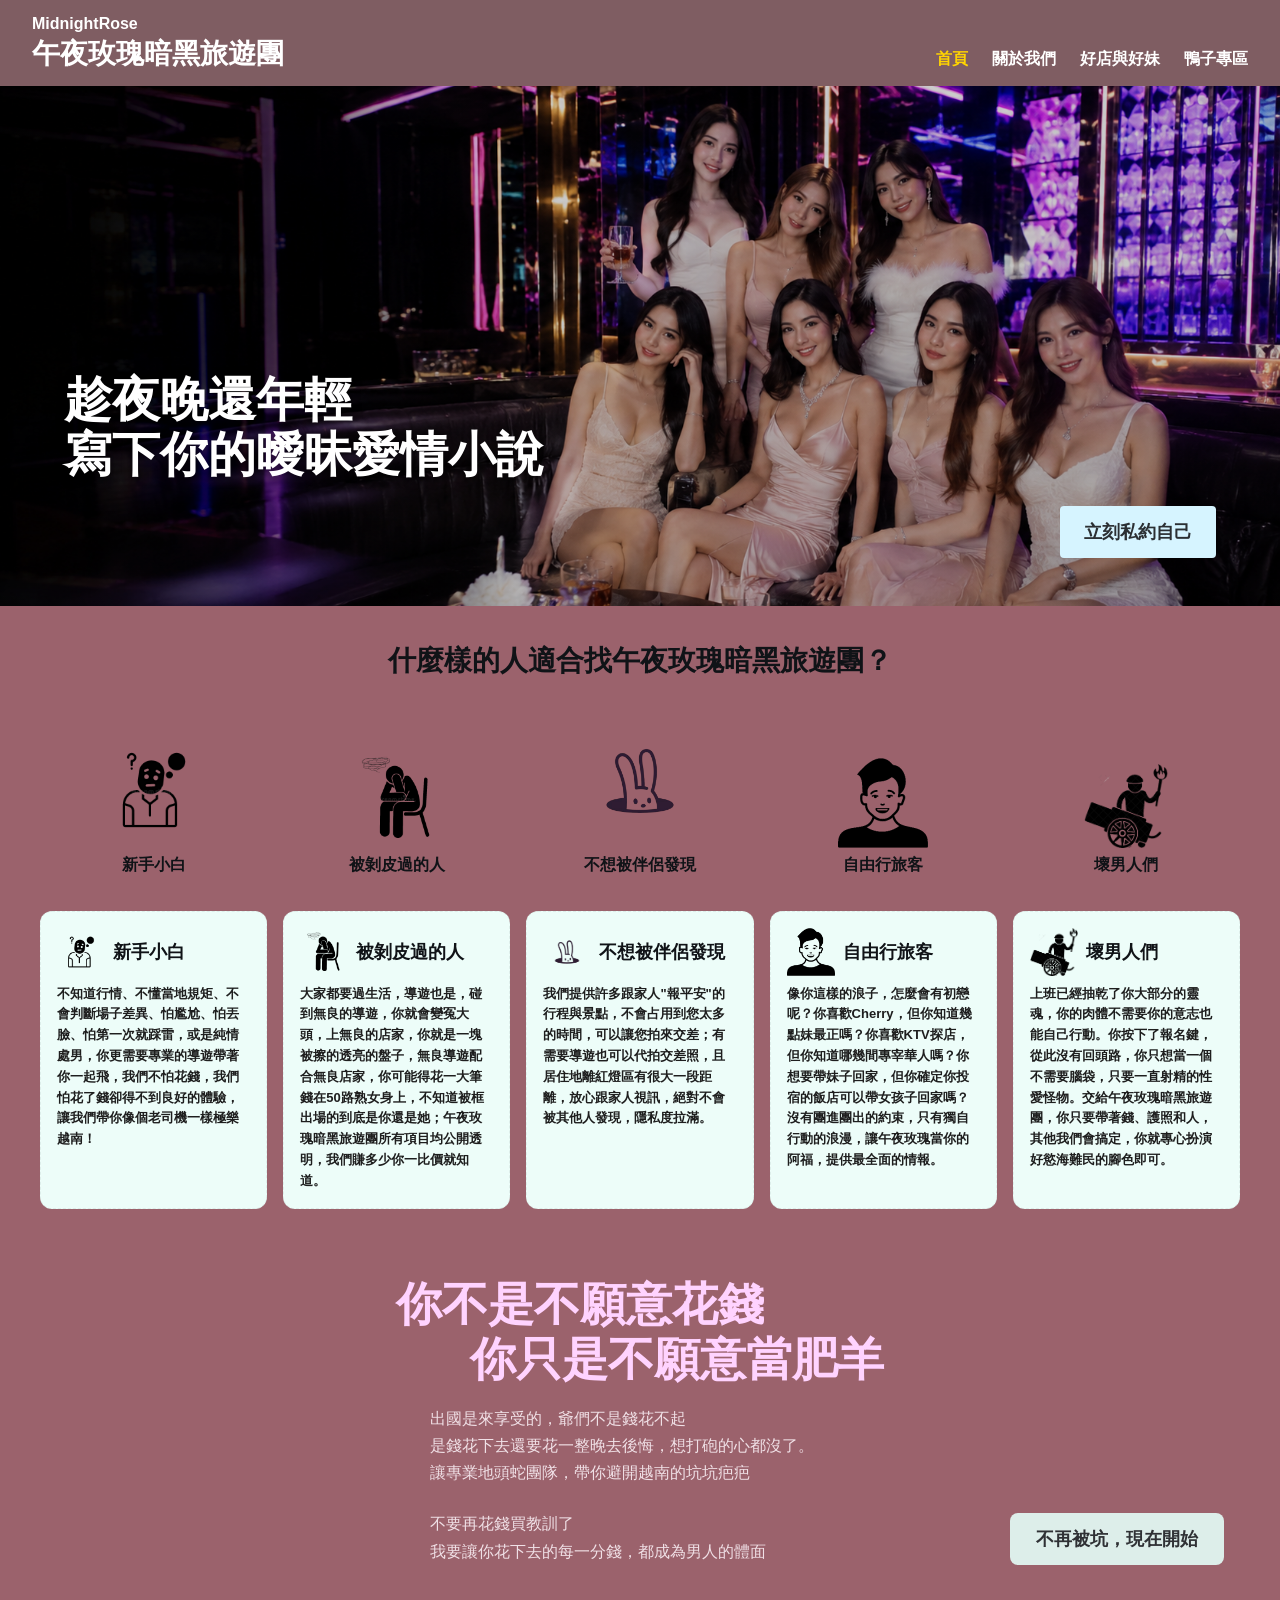
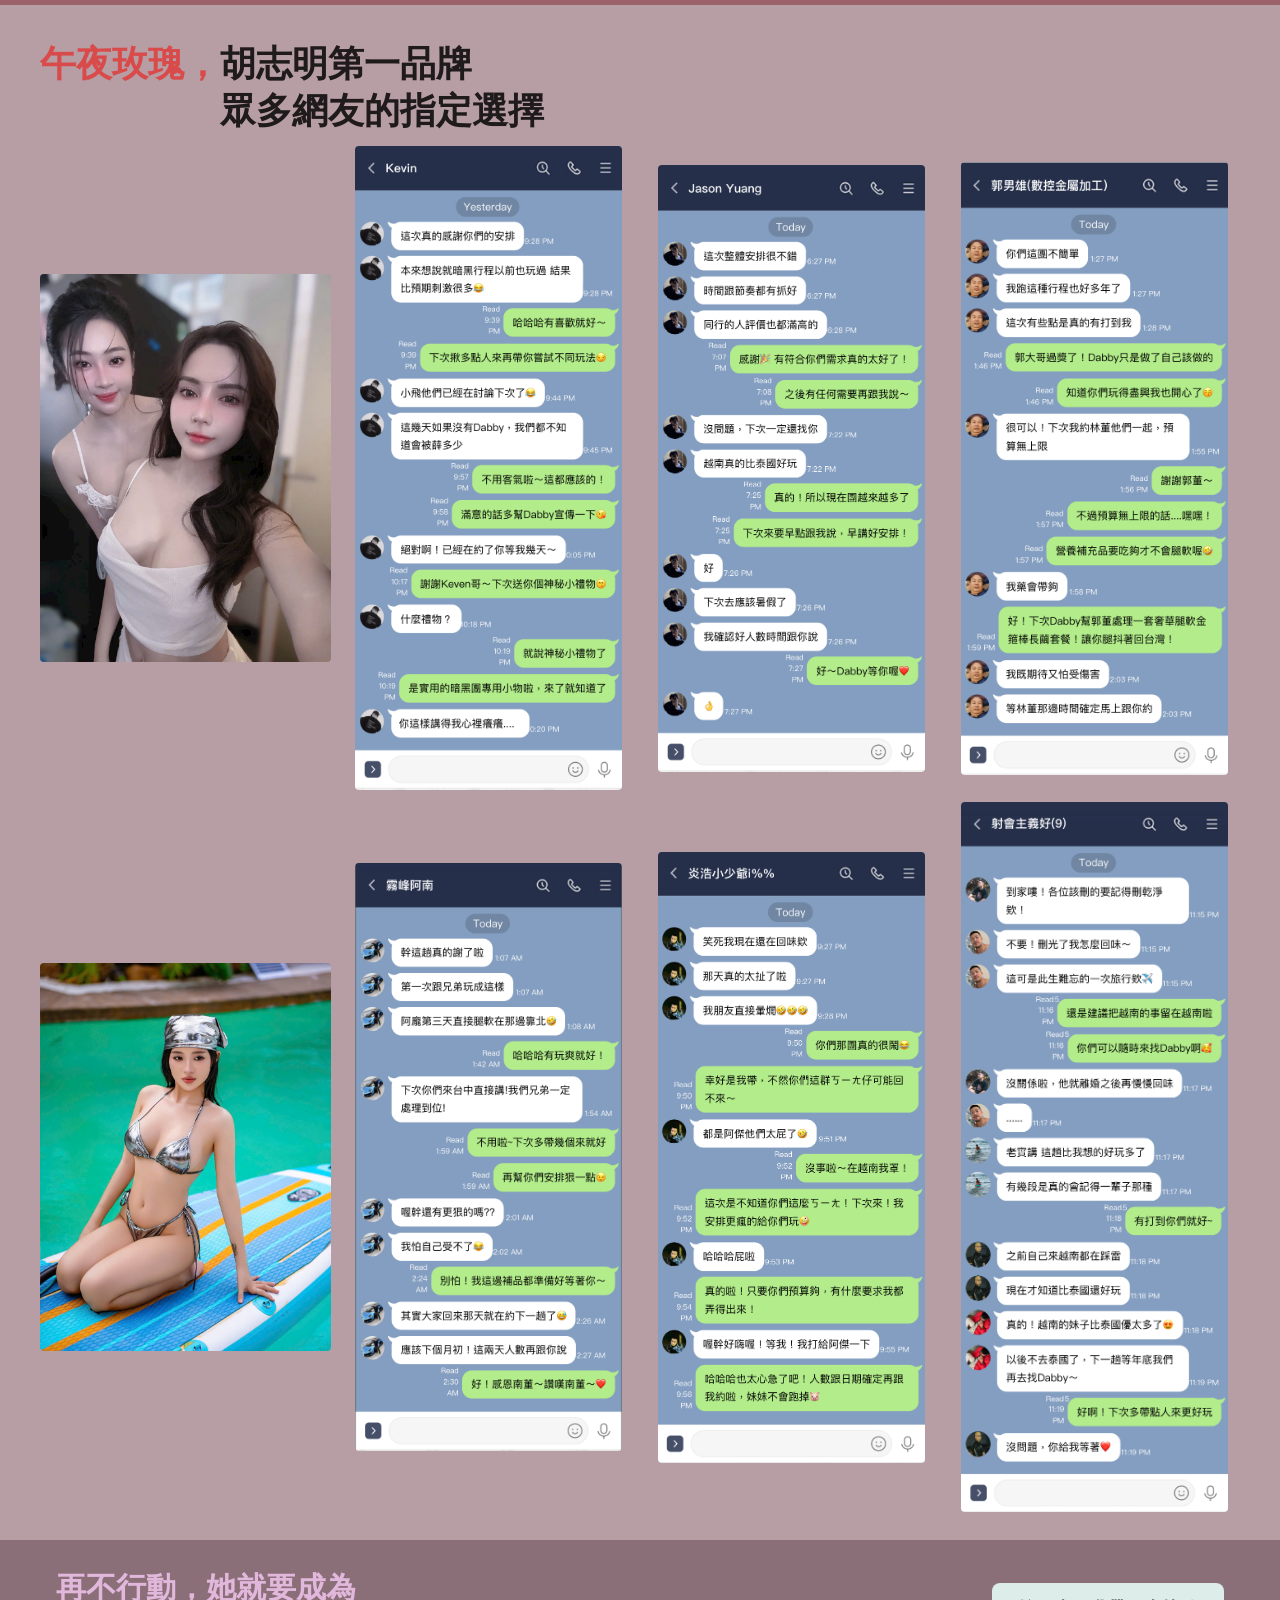
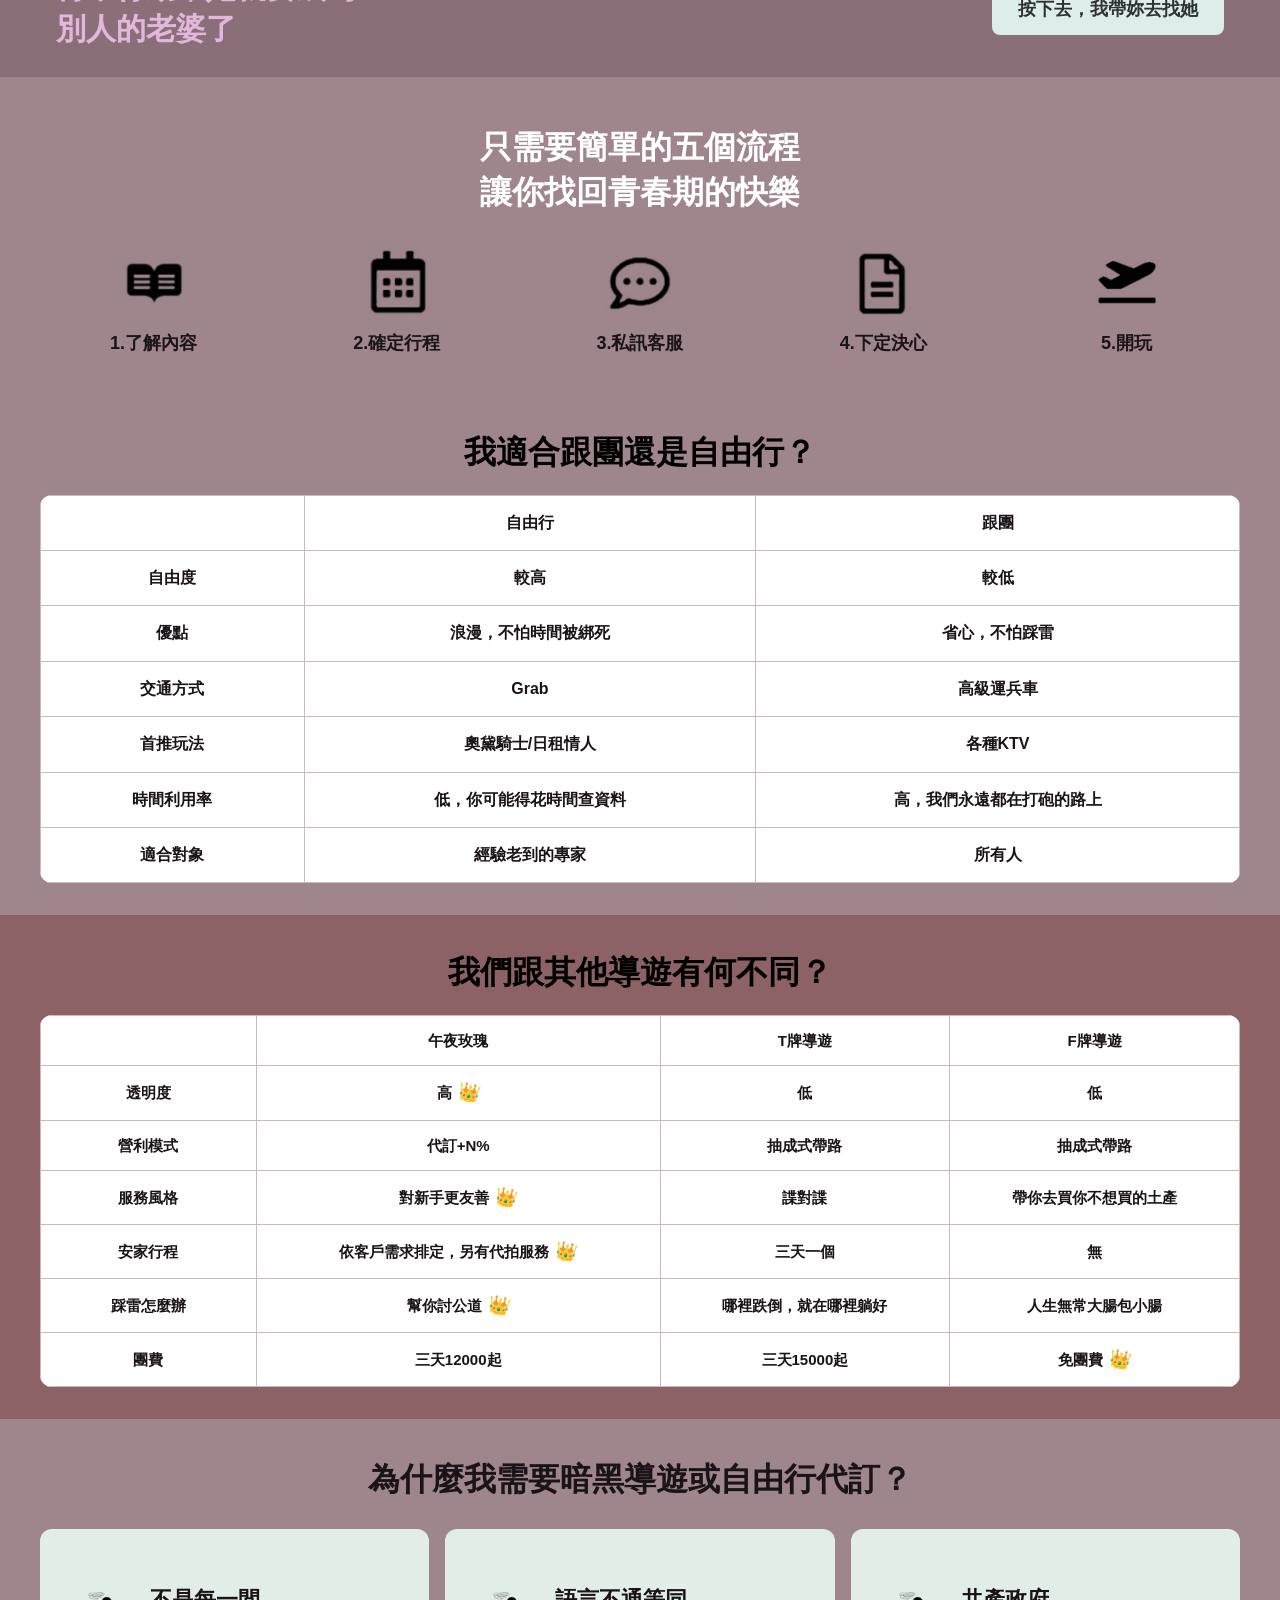
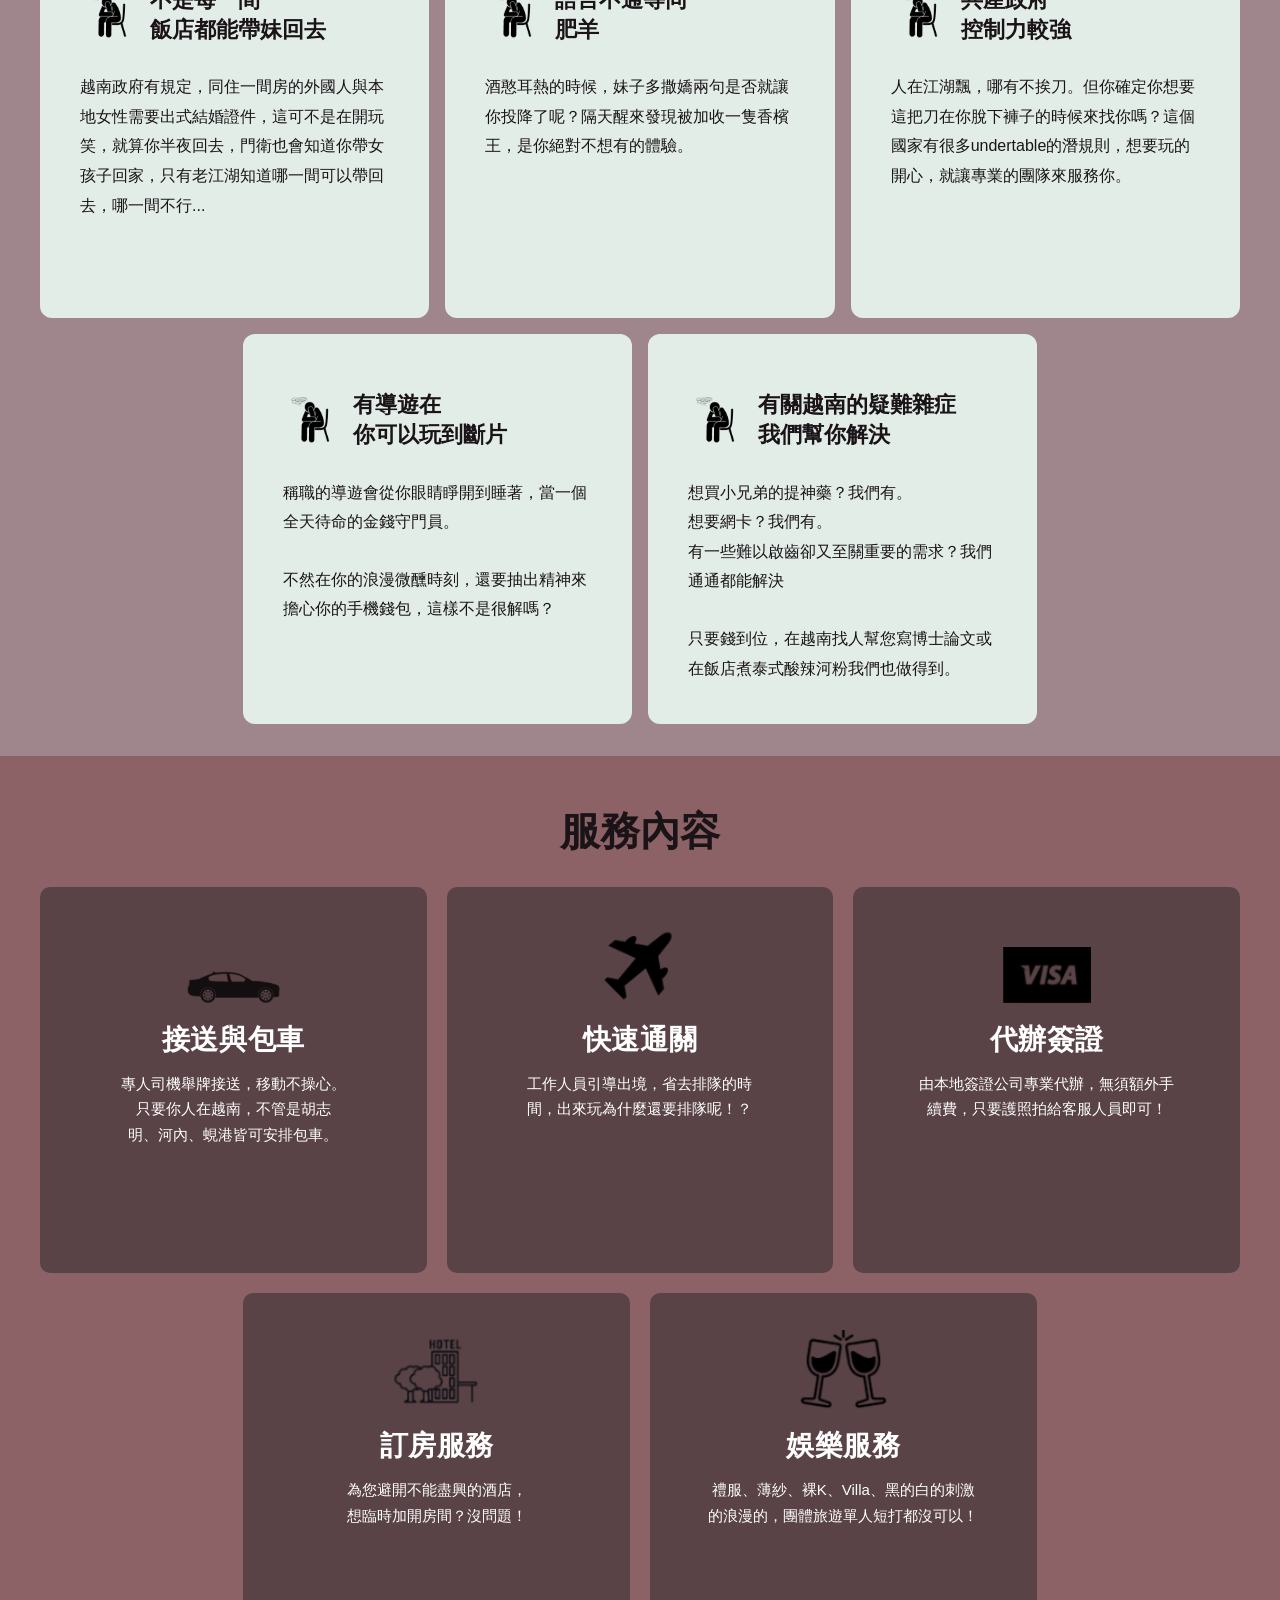
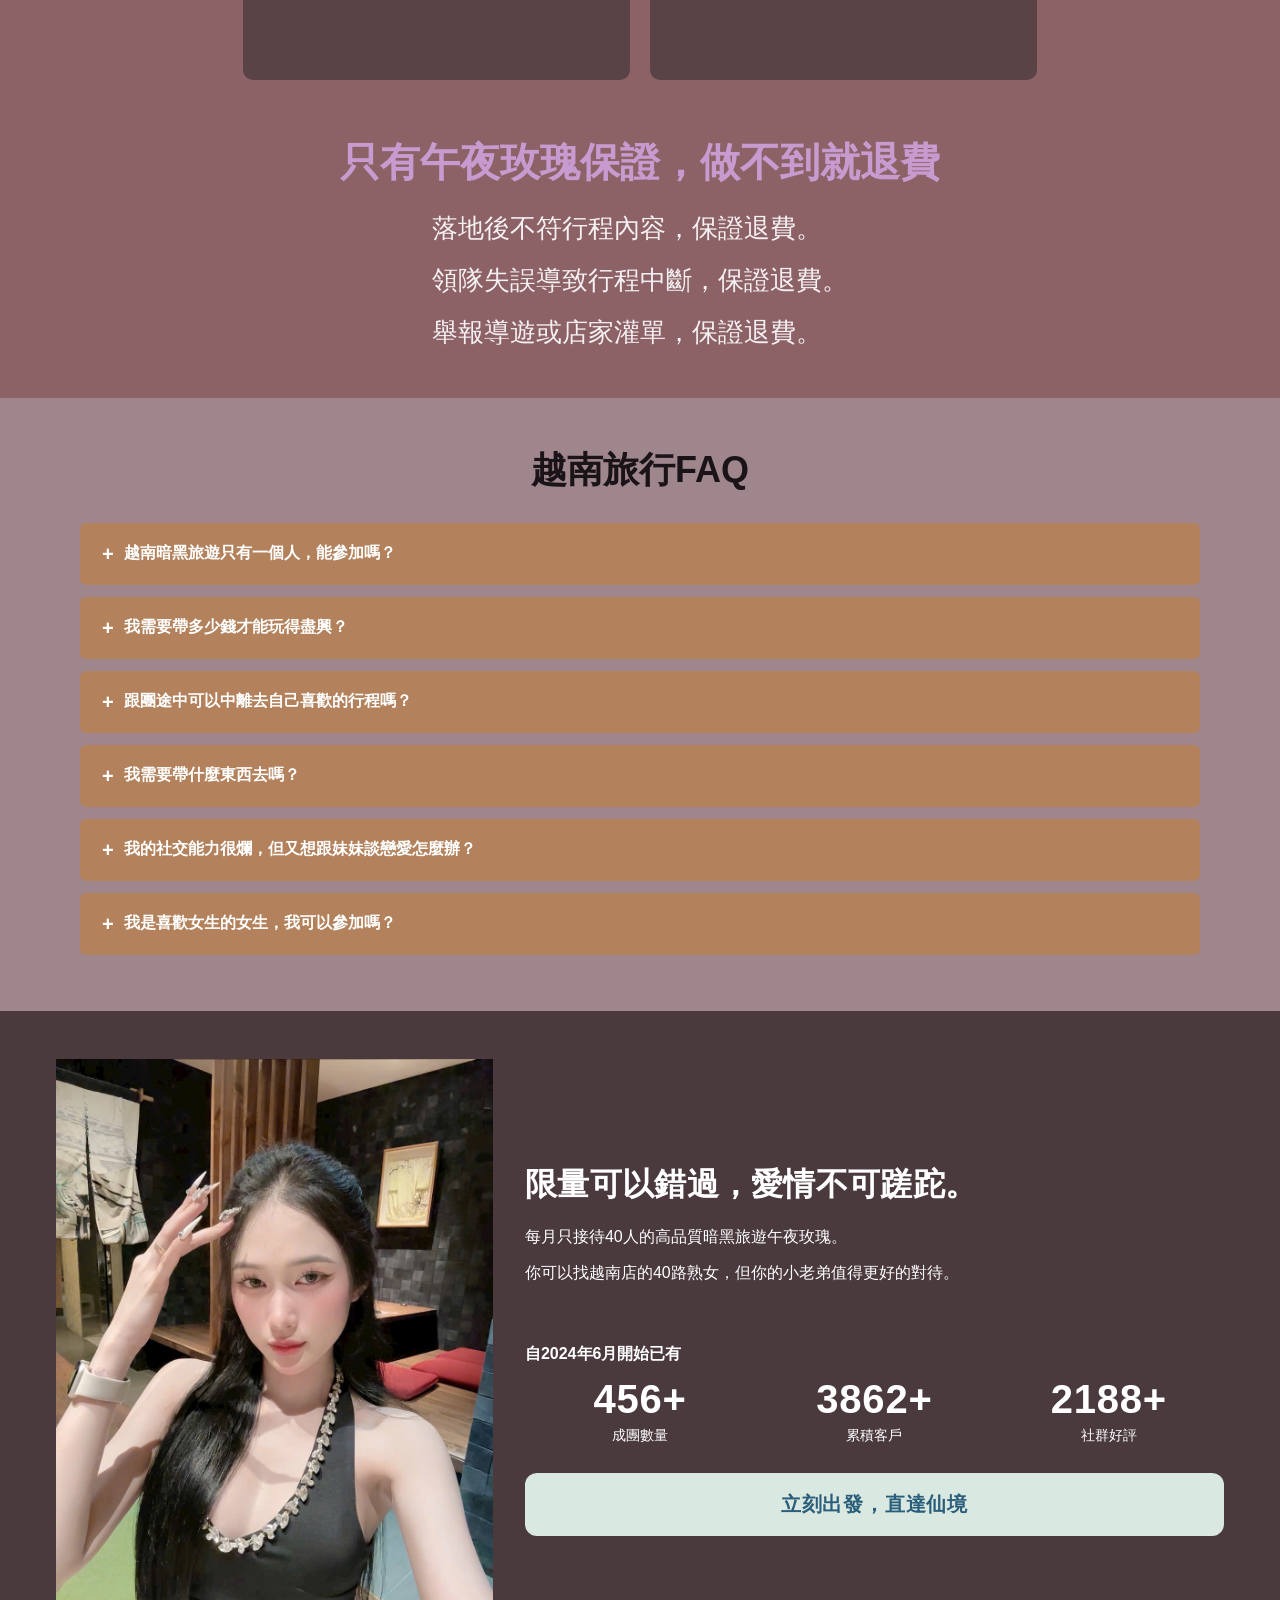
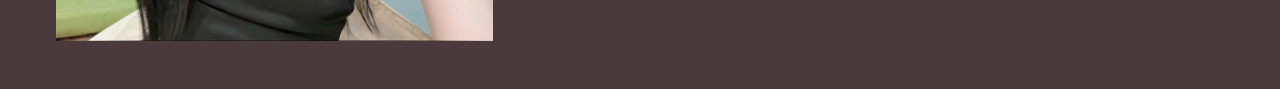
==== index.html @ 464d62a0 "chore: bump CSS cache-bust to v=5 hero-banner was swapped from .jpg to .png under the same ?v=4 quer" ====
<!doctype html>
<html lang="zh-Hant">
  <head>
    <meta charset="UTF-8" />
    <meta name="viewport" content="width=device-width, initial-scale=1.0" />
    <title>MidnightRose</title>
    <meta
      name="description"
      content="MidnightRose KTV 宣传站，浏览精选照片并快速联系。"
    />
    <link rel="stylesheet" href="./assets/css/style.css?v=5" />
  </head>
  <body class="page-home">
    <main class="mobile-home">
      <header class="topbar">
        <div class="brand">
          <h1>MidnightRose</h1>
          <p>午夜玫瑰暗黑旅遊團</p>
        </div>
        <nav class="main-nav">
          <a class="active" href="./index.html">首頁</a>
          <a href="./about.html">關於我們</a>
          <a href="./girls.html">好店與好妹</a>
          <a href="./ducks.html">鴨子專區</a>
        </nav>
      </header>

      <section id="home" class="hero">
        <div class="hero-content">
          <h2>趁夜晚還年輕<br />寫下你的曖昧愛情小說</h2>
          <a class="hero-cta" href="https://line.me/R/ti/p/@897hrfyg" target="_blank" rel="noopener noreferrer">立刻私約自己</a>
        </div>
      </section>

      <section class="feature-strip section-box">
        <h3>什麼樣的人適合找午夜玫瑰暗黑旅遊團？</h3>
        <div class="feature-grid">
          <article><div class="feature-grid-img-container"><img src="./assets/images/figma/b60dd581fb04fba20cd709cf9a2b8ddb20d55985.jpg" alt="新手小白圖示" /></div><span>新手小白</span></article>
          <article><div class="feature-grid-img-container"><img src="./assets/images/figma/935b31ba249dcbe27e307d9bd6fd76550d2cbfbb.jpg" alt="被剝皮過的人圖示" /></div><span>被剝皮過的人</span></article>
          <article><div class="feature-grid-img-container"><img src="./assets/images/figma/8f6ba73d3338581397ba25d0792a31c66c3a0a9d.jpg" alt="不想被伴侶發現的人圖示" /></div><span>不想被伴侶發現</span></article>
          <article><div class="feature-grid-img-container"><img src="./assets/images/figma/2d76aa8f1418c4d315a9e9f17895bcf467029090.jpg" alt="自由行旅客圖示" /></div><span>自由行旅客</span></article>
          <article><div class="feature-grid-img-container"><img src="./assets/images/figma/b5f4381df9b038d1c4df2ee2c8fbace0f15800c3.jpg" alt="壞男人們圖示" /></div><span>壞男人們</span></article>
        </div>
        <div class="feature-cards">
          <article class="feature-card">
            <div class="feature-card-header">
              <img src="./assets/images/figma/b60dd581fb04fba20cd709cf9a2b8ddb20d55985.jpg" alt="新手小白" />
              <h4>新手小白</h4>
            </div>
            <p>不知道行情、不懂當地規矩、不會判斷場子差異、怕尷尬、怕丟臉、怕第一次就踩雷，或是純情處男，你更需要專業的導遊帶著你一起飛，我們不怕花錢，我們怕花了錢卻得不到良好的體驗，讓我們帶你像個老司機一樣極樂越南！</p>
          </article>
          <article class="feature-card">
            <div class="feature-card-header">
              <img src="./assets/images/figma/935b31ba249dcbe27e307d9bd6fd76550d2cbfbb.jpg" alt="被剝皮過的人" />
              <h4>被剝皮過的人</h4>
            </div>
            <p>大家都要過生活，導遊也是，碰到無良的導遊，你就會變冤大頭，上無良的店家，你就是一塊被擦的透亮的盤子，無良導遊配合無良店家，你可能得花一大筆錢在50路熟女身上，不知道被框出場的到底是你還是她；午夜玫瑰暗黑旅遊團所有項目均公開透明，我們賺多少你一比價就知道。</p>
          </article>
          <article class="feature-card">
            <div class="feature-card-header">
              <img src="./assets/images/figma/8f6ba73d3338581397ba25d0792a31c66c3a0a9d.jpg" alt="不想被伴侶發現" />
              <h4>不想被伴侶發現</h4>
            </div>
            <p>我們提供許多跟家人"報平安"的行程與景點，不會占用到您太多的時間，可以讓您拍來交差；有需要導遊也可以代拍交差照，且居住地離紅燈區有很大一段距離，放心跟家人視訊，絕對不會被其他人發現，隱私度拉滿。</p>
          </article>
          <article class="feature-card">
            <div class="feature-card-header">
              <img src="./assets/images/figma/2d76aa8f1418c4d315a9e9f17895bcf467029090.jpg" alt="自由行旅客" />
              <h4>自由行旅客</h4>
            </div>
            <p>像你這樣的浪子，怎麼會有初戀呢？你喜歡Cherry，但你知道幾點妹最正嗎？你喜歡KTV探店，但你知道哪幾間專宰華人嗎？你想要帶妹子回家，但你確定你投宿的飯店可以帶女孩子回家嗎？沒有團進團出的約束，只有獨自行動的浪漫，讓午夜玫瑰當你的阿福，提供最全面的情報。</p>
          </article>
          <article class="feature-card">
            <div class="feature-card-header">
              <img src="./assets/images/figma/b5f4381df9b038d1c4df2ee2c8fbace0f15800c3.jpg" alt="壞男人們" />
              <h4>壞男人們</h4>
            </div>
            <p>上班已經抽乾了你大部分的靈魂，你的肉體不需要你的意志也能自己行動。你按下了報名鍵，從此沒有回頭路，你只想當一個不需要腦袋，只要一直射精的性愛怪物。交給午夜玫瑰暗黑旅遊團，你只要帶著錢、護照和人，其他我們會搞定，你就專心扮演好慾海難民的腳色即可。</p>
          </article>
        </div>
      </section>

      <section class="pink-cta section-box">
        <h3>你不是不願意花錢<br /><span class="pink-cta-indent">你只是不願意當肥羊</span></h3>
        <p class="pink-cta-lead">出國是來享受的，爺們不是錢花不起<br />是錢花下去還要花一整晚去後悔，想打砲的心都沒了。<br />讓專業地頭蛇團隊，帶你避開越南的坑坑疤疤</p>
        <div class="pink-cta-action">
          <p>不要再花錢買教訓了<br />我要讓你花下去的每一分錢，都成為男人的體面</p>
          <a href="https://line.me/R/ti/p/@897hrfyg" target="_blank" rel="noopener noreferrer">不再被坑，現在開始</a>
        </div>
      </section>

      <section id="girls" class="gallery section-box">
        <div class="gallery-title">
          <h3><span class="accent">午夜玫瑰，</span>胡志明第一品牌</h3>
          <h3 class="indent">眾多網友的指定選擇</h3>
        </div>

        <div class="gallery-grid">
          <img class="model" src="./assets/images/gallery/model-1.JPG" alt="model 1" />
          <img class="model" src="./assets/images/gallery/model-2.JPG" alt="model 2" />
          <img class="chat" src="./assets/images/gallery/chat-1.png" alt="評價 1" />
          <img class="chat" src="./assets/images/gallery/chat-2.png" alt="評價 2" />
          <img class="chat" src="./assets/images/gallery/chat-3.png" alt="評價 3" />
          <img class="chat" src="./assets/images/gallery/chat-4.png" alt="評價 4" />
          <img class="chat" src="./assets/images/gallery/chat-5.png" alt="評價 5" />
          <img class="chat" src="./assets/images/gallery/chat-6.png" alt="評價 6" />
        </div>

        <div class="gallery-cta">
          <p>再不行動，她就要成為<br />別人的老婆了</p>
          <a href="https://line.me/R/ti/p/@897hrfyg" target="_blank" rel="noopener noreferrer">按下去，我帶妳去找她</a>
        </div>
      </section>

      <section class="process-strip section-box">
        <h3 class="process-title">只需要簡單的五個流程<br />讓你找回青春期的快樂</h3>
        <div class="process-steps">
          <div class="step">
            <img src="./assets/images/steps/step-1.jpg" alt="" />
            <span>1.了解內容</span>
          </div>
          <div class="step">
            <img src="./assets/images/steps/step-2.jpg" alt="" />
            <span>2.確定行程</span>
          </div>
          <div class="step">
            <img src="./assets/images/steps/step-3.jpg" alt="" />
            <span>3.私訊客服</span>
          </div>
          <div class="step">
            <img src="./assets/images/steps/step-4.jpg" alt="" />
            <span>4.下定決心</span>
          </div>
          <div class="step">
            <img src="./assets/images/steps/step-5.jpg" alt="" />
            <span>5.開玩</span>
          </div>
        </div>
      </section>

      <section class="compare-strip section-box">
        <h3 class="compare-title">我適合跟團還是自由行？</h3>
        <div class="compare-wrap">
        <table class="compare-table">
          <thead>
            <tr>
              <th></th>
              <th>自由行</th>
              <th>跟團</th>
            </tr>
          </thead>
          <tbody>
            <tr>
              <th>自由度</th>
              <td>較高</td>
              <td>較低</td>
            </tr>
            <tr>
              <th>優點</th>
              <td>浪漫，不怕時間被綁死</td>
              <td>省心，不怕踩雷</td>
            </tr>
            <tr>
              <th>交通方式</th>
              <td>Grab</td>
              <td>高級運兵車</td>
            </tr>
            <tr>
              <th>首推玩法</th>
              <td>奧黛騎士/日租情人</td>
              <td>各種KTV</td>
            </tr>
            <tr>
              <th>時間利用率</th>
              <td>低，你可能得花時間查資料</td>
              <td>高，我們永遠都在打砲的路上</td>
            </tr>
            <tr>
              <th>適合對象</th>
              <td>經驗老到的專家</td>
              <td>所有人</td>
            </tr>
          </tbody>
        </table>
        </div>
      </section>

      <section class="compare-strip compare-strip-alt section-box">
        <h3 class="compare-title">我們跟其他導遊有何不同？</h3>
        <div class="compare-wrap">
        <table class="compare-table compare-table-4col">
          <thead>
            <tr>
              <th></th>
              <th>午夜玫瑰</th>
              <th>T牌導遊</th>
              <th>F牌導遊</th>
            </tr>
          </thead>
          <tbody>
            <tr>
              <th>透明度</th>
              <td>高 <span class="crown">👑</span></td>
              <td>低</td>
              <td>低</td>
            </tr>
            <tr>
              <th>營利模式</th>
              <td>代訂+N%</td>
              <td>抽成式帶路</td>
              <td>抽成式帶路</td>
            </tr>
            <tr>
              <th>服務風格</th>
              <td>對新手更友善 <span class="crown">👑</span></td>
              <td>諜對諜</td>
              <td>帶你去買你不想買的土產</td>
            </tr>
            <tr>
              <th>安家行程</th>
              <td>依客戶需求排定，另有代拍服務 <span class="crown">👑</span></td>
              <td>三天一個</td>
              <td>無</td>
            </tr>
            <tr>
              <th>踩雷怎麼辦</th>
              <td>幫你討公道 <span class="crown">👑</span></td>
              <td>哪裡跌倒，就在哪裡躺好</td>
              <td>人生無常大腸包小腸</td>
            </tr>
            <tr>
              <th>團費</th>
              <td>三天12000起</td>
              <td>三天15000起</td>
              <td>免團費 <span class="crown">👑</span></td>
            </tr>
          </tbody>
        </table>
        </div>
      </section>

      <section class="reasons-strip section-box">
        <h3 class="reasons-title">為什麼我需要暗黑導遊或自由行代訂？</h3>
        <div class="reasons-grid">
          <article class="reason-card">
            <div class="reason-header">
              <img src="./assets/images/figma/935b31ba249dcbe27e307d9bd6fd76550d2cbfbb.jpg" alt="" />
              <h4>不是每一間<br />飯店都能帶妹回去</h4>
            </div>
            <p>越南政府有規定，同住一間房的外國人與本地女性需要出式結婚證件，這可不是在開玩笑，就算你半夜回去，門衛也會知道你帶女孩子回家，只有老江湖知道哪一間可以帶回去，哪一間不行...</p>
          </article>

          <article class="reason-card">
            <div class="reason-header">
              <img src="./assets/images/figma/935b31ba249dcbe27e307d9bd6fd76550d2cbfbb.jpg" alt="" />
              <h4>語言不通等同<br />肥羊</h4>
            </div>
            <p>酒憨耳熱的時候，妹子多撒嬌兩句是否就讓你投降了呢？隔天醒來發現被加收一隻香檳王，是你絕對不想有的體驗。</p>
          </article>

          <article class="reason-card">
            <div class="reason-header">
              <img src="./assets/images/figma/935b31ba249dcbe27e307d9bd6fd76550d2cbfbb.jpg" alt="" />
              <h4>共產政府<br />控制力較強</h4>
            </div>
            <p>人在江湖飄，哪有不挨刀。但你確定你想要這把刀在你脫下褲子的時候來找你嗎？這個國家有很多undertable的潛規則，想要玩的開心，就讓專業的團隊來服務你。</p>
          </article>

          <article class="reason-card">
            <div class="reason-header">
              <img src="./assets/images/figma/935b31ba249dcbe27e307d9bd6fd76550d2cbfbb.jpg" alt="" />
              <h4>有導遊在<br />你可以玩到斷片</h4>
            </div>
            <p>稱職的導遊會從你眼睛睜開到睡著，當一個全天待命的金錢守門員。</p>
            <p>不然在你的浪漫微醺時刻，還要抽出精神來擔心你的手機錢包，這樣不是很解嗎？</p>
          </article>

          <article class="reason-card">
            <div class="reason-header">
              <img src="./assets/images/figma/935b31ba249dcbe27e307d9bd6fd76550d2cbfbb.jpg" alt="" />
              <h4>有關越南的疑難雜症<br />我們幫你解決</h4>
            </div>
            <p>想買小兄弟的提神藥？我們有。<br />想要網卡？我們有。<br />有一些難以啟齒卻又至關重要的需求？我們通通都能解決</p>
            <p>只要錢到位，在越南找人幫您寫博士論文或在飯店煮泰式酸辣河粉我們也做得到。</p>
          </article>
        </div>
      </section>

      <section class="services-strip section-box">
        <h3 class="services-title">服務內容</h3>
        <div class="services-grid">
          <article class="service-card">
            <img src="./assets/images/services/service-1.png" alt="" />
            <h4>接送與包車</h4>
            <p>專人司機舉牌接送，移動不操心。</p>
            <p>只要你人在越南，不管是胡志明、河內、蜆港皆可安排包車。</p>
          </article>
          <article class="service-card">
            <img src="./assets/images/services/service-2.png" alt="" />
            <h4>快速通關</h4>
            <p>工作人員引導出境，省去排隊的時間，出來玩為什麼還要排隊呢！？</p>
          </article>
          <article class="service-card">
            <img src="./assets/images/services/service-3.png" alt="" />
            <h4>代辦簽證</h4>
            <p>由本地簽證公司專業代辦，無須額外手續費，只要護照拍給客服人員即可！</p>
          </article>
          <article class="service-card">
            <img src="./assets/images/services/service-4.png" alt="" />
            <h4>訂房服務</h4>
            <p>為您避開不能盡興的酒店，想臨時加開房間？沒問題！</p>
          </article>
          <article class="service-card">
            <img src="./assets/images/services/service-5.png" alt="" />
            <h4>娛樂服務</h4>
            <p>禮服、薄紗、裸K、Villa、黑的白的刺激的浪漫的，團體旅遊單人短打都沒可以！</p>
          </article>
        </div>

        <div class="services-guarantee">
          <h3>只有午夜玫瑰保證，做不到就退費</h3>
          <p>落地後不符行程內容，保證退費。<br />領隊失誤導致行程中斷，保證退費。<br />舉報導遊或店家灌單，保證退費。</p>
        </div>
      </section>

      <section class="faq-strip section-box">
        <h3 class="faq-title">越南旅行FAQ</h3>
        <div class="faq-list">
          <details class="faq-item">
            <summary>越南暗黑旅遊只有一個人，能參加嗎？</summary>
            <div class="faq-answer">
              <p>當然可以的！我們會為你媒合想要參與越南暗黑旅遊行程的團友，確定成團後會建立此團的專屬群組，能在出發前和其他團友相互認識，抵達胡志明之後，您只需要放輕鬆一起同樂。</p>
              <p>anyway, open your mind.</p>
            </div>
          </details>
          <details class="faq-item">
            <summary>我需要帶多少錢才能玩得盡興？</summary>
            <div class="faq-answer">
              <p>帶著台幣來就好，不需要事先換匯，抵達胡志明後導遊會帶您去濱城市場換匯，匯率會比機場好。一般來說一天預算10000台幣可以活得很舒服，15000可以讓你活得像國王一樣。</p>
            </div>
          </details>
          <details class="faq-item">
            <summary>跟團途中可以中離去自己喜歡的行程嗎？</summary>
            <div class="faq-answer">
              <p>完全沒有問題，如果中途突然文藝魂燃起或是不喜歡接下來的行程，完全可以脫離大部隊自己行動，等到有喜歡的活動再和大家會合即可！</p>
            </div>
          </details>
          <details class="faq-item">
            <summary>我需要帶什麼東西去嗎？</summary>
            <div class="faq-answer">
              <p>除了護照與簽證、信用卡、充電線、錢與換洗衣物外，什麼都不用準備，uncle只剩一隻懶叫也可以在這裡很逍遙。</p>
            </div>
          </details>
          <details class="faq-item">
            <summary>我的社交能力很爛，但又想跟妹妹談戀愛怎麼辦？</summary>
            <div class="faq-answer">
              <p>導遊可以協助你喔！但只能出面幫你談價錢，戀愛感的部分這裡的KTV小妹們都很會引導，你不需要害怕，好好享受這份難得的夏日戀情即可。</p>
            </div>
          </details>
          <details class="faq-item">
            <summary>我是喜歡女生的女生，我可以參加嗎？</summary>
            <div class="faq-answer">
              <p>完全沒有問題，但建議選自由行程、湊滿三人成團或是併入其他的女同團唷！</p>
            </div>
          </details>
        </div>
      </section>

      <section id="contact" class="final-strip">
        <div class="final-photos">
          <img src="./assets/images/final/final-1.JPG" alt="" />
          <img src="./assets/images/final/final-2.JPG" alt="" />
        </div>

        <div class="final-content">
          <h3 class="final-title">限量可以錯過，愛情不可蹉跎。</h3>
          <p class="final-lead">每月只接待40人的高品質暗黑旅遊午夜玫瑰。</p>
          <p class="final-lead">你可以找越南店的40路熟女，但你的小老弟值得更好的對待。</p>

          <p class="final-since">自2024年6月開始已有</p>
          <div class="final-stats">
            <div class="stat">
              <span class="stat-num">456+</span>
              <span class="stat-label">成團數量</span>
            </div>
            <div class="stat">
              <span class="stat-num">3862+</span>
              <span class="stat-label">累積客戶</span>
            </div>
            <div class="stat">
              <span class="stat-num">2188+</span>
              <span class="stat-label">社群好評</span>
            </div>
          </div>

          <a class="final-btn" href="https://line.me/R/ti/p/@897hrfyg" target="_blank" rel="noopener noreferrer">立刻出發，直達仙境</a>
        </div>
      </section>
    </main>

    <script src="./assets/js/main.js"></script>
  </body>
</html>
---- assets/css/style.css ----
:root {
  --bg: #ffffff;
  --panel: #9f868d;
  --panel-dark: #85656c;
  --mint: #d9f0f0;
  --text: #131820;
  --white: #ffffff;
}

* {
  box-sizing: border-box;
}

html,
body {
  height: auto;
  min-height: 100%;
  overflow-y: auto;
}

body {
  margin: 0;
  font-family: "Noto Sans TC", "Microsoft JhengHei", Arial, sans-serif;
  color: var(--text);
  background: var(--bg);
}

.mobile-home {
  width: min(100%, 390px);
  margin: 0 auto;
  padding: 0 0 28px;
}

.topbar {
  display: flex;
  justify-content: space-between;
  align-items: flex-end;
  gap: 10px;
  padding: 8px 8px 8px;
  background: #7f5d62;
}

.brand h1 {
  margin: 0;
  color: var(--white);
  font-size: 12px;
  line-height: 1.05;
  font-weight: 700;
}

.brand p {
  margin: 2px 0 0;
  color: var(--white);
  font-size: 18px;
  line-height: 1.2;
  font-weight: 800;
}

.main-nav {
  display: flex;
  flex-wrap: nowrap;
  justify-content: flex-end;
  align-items: center;
  gap: 6px;
  padding-bottom: 0;
}

.main-nav a {
  color: var(--white);
  text-decoration: none;
  font-size: 11px;
  font-weight: 700;
  white-space: nowrap;
}

.main-nav a.active {
  color: #ffd400;
}

.hero {
  margin: 0;
  min-height: 330px;
  width: 100%;
  background-image: url("../images/banners/hero-banner.png");
  background-position: center center !important;
  background-size: cover !important;
  background-repeat: no-repeat !important;
  position: relative;
  display: flex;
  align-items: flex-end;
}

.hero::before {
  content: "";
  position: absolute;
  inset: 0;
  background: linear-gradient(rgba(0, 0, 0, 0.2), rgba(0, 0, 0, 0.25));
}

.hero-content {
  position: relative;
  width: 100%;
  padding: 20px 12px;
  display: flex;
  flex-direction: column;
  align-items: flex-start;
}

.hero h2 {
  margin: 0;
  color: #ffffff;
  text-shadow: 0 2px 10px rgba(0, 0, 0, 0.5);
  font-size: 24px;
  line-height: 1.1;
  font-weight: 900;
  text-align: left;
}

.hero-cta {
  margin-top: 14px;
  margin-left: auto;
  display: inline-block;
  background: #d6f4ff;
  color: #2b2f33;
  text-decoration: none;
  font-weight: 800;
  border-radius: 3px;
  padding: 8px 10px;
}

.section-box {
  background: var(--panel);
}

.inner-hero {
  margin-top: 0;
  padding: 16px 10px 14px;
  text-align: center;
}

.inner-hero h2 {
  margin: 0;
  color: #000;
  font-size: 25px;
  display: inline-block;
  text-align: left;
}

.inner-hero p {
  margin: 6px 0 0;
  color: #eedde1;
  font-size: 12px;
}

.about-image {
  margin-top: 8px;
  padding: 6px;
}

.about-image img {
  width: 100%;
  display: block;
  height: auto;
}

.shops-list {
  background: #9B6A6C;
  padding: 12px 10px 18px;
  display: flex;
  flex-direction: column;
  gap: 12px;
}

.shop-card {
  background: #ced9d2;
  border: 2px dashed #88beac;
  border-radius: 10px;
  padding: 12px;
  display: flex;
  gap: 10px;
  align-items: stretch;
}

.shop-card.reverse {
  flex-direction: row;
}

.shop-card.no-thumb {
  display: block;
}

.shop-card-body {
  flex: 1;
  min-width: 0;
}

.shop-card-body h3 {
  margin: 0 0 6px;
  font-size: 22px;
  font-weight: 800;
  text-align: center;
  color: #1e1e1e;
}

.shop-card.no-thumb .shop-card-body h3 {
  text-align: center;
}

.shop-card-body p {
  margin: 0 0 6px;
  font-size: 12px;
  line-height: 1.6;
  color: #1e1e1e;
}

.shop-card-thumb {
  width: 110px;
  flex-shrink: 0;
}

.shop-card-thumb img {
  width: 100%;
  height: 100%;
  min-height: 130px;
  object-fit: cover;
  display: block;
  border-radius: 6px;
}

.feature-strip {
  margin-top: 0;
  padding: 14px 8px 10px;
  color: #101317;
  text-align: center;
  background: #9B626C;
}

.feature-strip h3 {
  margin: 0;
  font-size: 12px;
}

.feature-strip p {
  margin: 6px 0 10px;
  color: #1c2026;
  font-weight: 700;
}

.feature-grid {
  display: grid;
  grid-template-columns: repeat(5, minmax(0, 1fr));
  gap: 6px;
}

.feature-grid article {
  background: transparent;
  padding: 8px 4px;
  border-radius: 2px;
  display: flex;
  flex-direction: column;
  align-items: center;
  gap: 3px;
  font-weight: 700;
  text-align: center;
  cursor: pointer;
}

.feature-grid article:hover {
  background: rgba(255, 255, 255, 0.1);
}

.feature-grid-img-container {
  width: 70px;
  height: 70px;
  display: flex;
  align-items: flex-end;
  justify-content: center;
}

.feature-grid img {
  width: 40px;
  height: 40px;
  aspect-ratio: 1 / 1;
  object-fit: contain;
  display: block;
  flex-shrink: 0;
}

.feature-grid article:nth-child(1) img {
  width: 56px;
  height: 56px;
}

.feature-grid article:nth-child(2) img {
  width: 48px;
  height: 48px;
}

.feature-grid article:nth-child(4) img {
  width: 43px;
  height: 43px;
}

.feature-grid article:nth-child(3) img {
  width: 65px;
  height: 65px;
}

.feature-grid span {
  font-size: 8px;
  width: 100%;
  display: block;
  line-height: 1.2;
}

.feature-cards {
  display: flex;
  flex-wrap: nowrap;
  overflow-x: auto;
  scroll-snap-type: x mandatory;
  gap: 12px;
  padding: 8px 16px 16px;
  scrollbar-width: none;
  -webkit-overflow-scrolling: touch;
}

.feature-cards::-webkit-scrollbar {
  display: none;
}

.feature-card {
  flex: 0 0 80%;
  scroll-snap-align: center;
  background: #EDFDF9;
  padding: 12px;
  border-radius: 12px;
  border: 1px dashed #DDEEEA;
  display: flex;
  flex-direction: column;
}

.feature-card-header {
  display: flex;
  align-items: center;
  gap: 8px;
  margin-bottom: 8px;
  min-height: 40px;
}

.feature-card-header img {
  width: 40px;
  height: 40px;
  object-fit: contain;
  flex-shrink: 0;
}

.feature-card-header img[alt="自由行旅客"] {
  width: 32px;
  height: 32px;
}

.feature-card-header h4 {
  margin: 0;
  font-size: 14px;
  font-weight: 700;
}

.feature-card p {
  margin: 0;
  font-size: 11px;
  line-height: 1.5;
  color: #1e1e1e;
  text-align: left;
}

.pink-cta {
  margin: 0;
  text-align: left;
  padding: 18px 14px 16px;
  color: #ffd3ff;
  background: #9B626C;
}

.pink-cta h3 {
  margin: 0 0 12px;
  font-size: 26px;
  line-height: 1.2;
  font-weight: 800;
}

.pink-cta-indent {
  display: inline-block;
  padding-left: 1.6em;
}

.pink-cta p {
  margin: 0 0 10px;
  color: #f0e0e6;
  font-size: 10px;
  line-height: 1.6;
}

.pink-cta-lead {
  margin-bottom: 14px;
}

.pink-cta-action {
  display: flex;
  align-items: flex-end;
  justify-content: space-between;
  gap: 10px;
}

.pink-cta-action p {
  margin: 0;
  flex: 1;
}

.pink-cta a {
  display: inline-block;
  background: #DDEEEA;
  color: #2f3135;
  text-decoration: none;
  font-weight: 800;
  font-size: 11px;
  padding: 8px 12px;
  border-radius: 6px;
  white-space: nowrap;
  flex-shrink: 0;
}

.gallery {
  margin: 0;
  padding: 14px 10px 0;
  background: #b79ea5;
}

.gallery-title {
  margin: 0 0 12px;
}

.gallery-title h3 {
  margin: 0;
  font-size: 20px;
  font-weight: 800;
  color: #1f1a1c;
  line-height: 1.25;
}

.gallery-title h3.indent {
  padding-left: 5em;
}

.gallery-title .accent {
  color: #d94a4a;
}

.gallery-grid {
  display: grid;
  grid-template-columns: repeat(2, 1fr);
  gap: 6px;
  align-items: center;
  justify-items: center;
}

.gallery-grid img.model {
  width: 100%;
  aspect-ratio: 3 / 4;
  object-fit: cover;
  display: block;
  border-radius: 4px;
  background: #d8e8f0;
}

.gallery-grid img.chat {
  width: 70%;
  height: auto;
  object-fit: contain;
  display: block;
  border-radius: 4px;
  background: transparent;
}

.gallery-cta {
  display: flex;
  align-items: center;
  justify-content: space-between;
  gap: 12px;
  margin: 14px -10px 0;
  padding: 16px 14px;
  background: #8b6f78;
  position: relative;
  z-index: 1;
}

.gallery-cta p {
  margin: 0;
  color: #e1b8dc;
  font-weight: 800;
  font-size: 18px;
  line-height: 1.35;
  flex: 1;
}

.gallery-cta a {
  display: inline-block;
  background: #DDEEEA;
  color: #2f3135;
  text-decoration: none;
  font-weight: 800;
  font-size: 11px;
  padding: 8px 12px;
  border-radius: 6px;
  white-space: nowrap;
  flex-shrink: 0;
}

.section-title h3 {
  margin: 0;
  color: var(--white);
  font-size: 24px;
  text-align: center;
}

.section-title p {
  margin: 6px 0 10px;
  color: #eadce0;
  text-align: center;
  font-size: 12px;
}

.card-grid {
  display: grid;
  grid-template-columns: repeat(2, minmax(0, 1fr));
  gap: 8px;
}

.card {
  display: block;
  text-decoration: none;
  color: inherit;
}

.card figure {
  margin: 0;
  background: #2f2325;
  overflow: hidden;
}

.card img {
  width: 100%;
  aspect-ratio: 3 / 3.2;
  object-fit: cover;
  display: block;
}

.card figcaption {
  margin-top: 4px;
  color: var(--white);
  font-weight: 700;
  font-size: 12px;
  text-align: center;
}

.info {
  margin: 0;
  padding: 10px 10px 12px;
  color: #f0e5e8;
  font-size: 12px;
}

.process-strip {
  padding: 20px 12px 18px;
  text-align: center;
  color: #1a1418;
}

.process-title {
  margin: 0 0 18px;
  font-size: 18px;
  line-height: 1.4;
  font-weight: 800;
  color: #ffffff;
}

.process-steps {
  display: grid;
  grid-template-columns: repeat(5, 1fr);
  gap: 4px;
}

.step {
  display: flex;
  flex-direction: column;
  align-items: center;
  gap: 6px;
  font-size: 11px;
  font-weight: 700;
  color: #1a1418;
}

.step img {
  width: 32px;
  height: 32px;
  object-fit: contain;
  mix-blend-mode: multiply;
}

.compare-strip {
  padding: 14px 12px 18px;
  text-align: center;
  color: #1a1418;
}

.compare-strip-alt {
  background: #8c6266;
}

.compare-title {
  margin: 0 0 12px;
  font-size: 20px;
  font-weight: 800;
  color: #000;
}

.compare-wrap {
  border-radius: 12px;
  overflow: hidden;
  background: #fff;
}

.compare-table {
  width: 100%;
  border-collapse: collapse;
  font-size: 12px;
  color: #1a1418;
  background: #fff;
}

.compare-table th,
.compare-table td {
  padding: 10px 6px;
  font-weight: 600;
  vertical-align: middle;
  line-height: 1.4;
  border: 1px solid #c8b9bd;
}

.compare-table thead th {
  font-weight: 700;
}

.compare-table tbody th {
  font-weight: 700;
  width: 22%;
}

.compare-table-4col tbody th {
  width: 18%;
}

.compare-table-4col th,
.compare-table-4col td {
  padding: 10px 4px;
  font-size: 11px;
}

.compare-table .crown {
  display: inline-block;
  font-size: 14px;
  transform: rotate(12deg);
  margin-left: 2px;
}

.reasons-strip {
  padding: 16px 10px 18px;
  text-align: center;
  color: #1a1418;
}

.reasons-title {
  margin: 0 0 14px;
  font-size: 18px;
  font-weight: 800;
  color: #1a1418;
  line-height: 1.3;
}

.reasons-grid {
  display: grid;
  grid-template-columns: repeat(2, minmax(0, 1fr));
  gap: 8px;
}

.reason-card {
  background: #e3ede7;
  border-radius: 12px;
  padding: 12px;
  text-align: left;
  display: flex;
  flex-direction: column;
  gap: 8px;
}

.reason-header {
  display: flex;
  align-items: center;
  gap: 8px;
}

.reason-header img {
  width: 32px;
  height: 32px;
  flex-shrink: 0;
  object-fit: contain;
  mix-blend-mode: multiply;
}

.reason-header h4 {
  margin: 0;
  font-size: 12px;
  font-weight: 800;
  line-height: 1.3;
  color: #1a1418;
}

.reason-card p {
  margin: 0;
  font-size: 10px;
  line-height: 1.6;
  color: #1a1418;
}

.services-strip {
  padding: 18px 10px 20px;
  text-align: center;
  color: #1a1418;
  background: #8c6266;
}

.services-title {
  margin: 0 0 14px;
  font-size: 24px;
  font-weight: 800;
  color: #1a1418;
}

.services-grid {
  display: grid;
  grid-template-columns: repeat(2, minmax(0, 1fr));
  gap: 8px;
  margin-bottom: 18px;
}

.services-grid .service-card {
  background: #5a4347 !important;
  border: none !important;
  border-radius: 10px;
  padding: 24px 12px 16px;
  display: flex;
  flex-direction: column;
  align-items: center;
  justify-content: flex-start;
  text-align: center;
  aspect-ratio: 1;
}

.services-grid .service-card img {
  width: 48px;
  height: 53px;
  object-fit: contain;
  margin-bottom: 10px;
  mix-blend-mode: multiply;
}

.services-grid .service-card h4 {
  margin: 0 0 8px;
  font-size: 18px;
  font-weight: 800;
  color: #fff;
  line-height: 1.5;
  letter-spacing: 0.02em;
}

.services-grid .service-card p {
  margin: 0;
  font-size: 10px;
  color: #fff;
  line-height: 1.5;
  text-wrap: balance;
}

.services-grid .service-card p + p {
  margin-top: 0;
}

.services-grid .service-card:first-child img {
  width: 53px;
}

.services-grid .service-card:nth-child(2) img {
  width: 43px;
}

.services-guarantee {
  text-align: center;
  padding: 6px 4px 0;
}

.services-guarantee h3 {
  margin: 0 0 10px;
  font-size: 22px;
  font-weight: 800;
  color: #c79bcf;
  line-height: 1.3;
}

.services-guarantee p {
  display: inline-block;
  text-align: left;
  margin: 0;
  font-size: 12px;
  color: #f5f0f2;
  line-height: 1.8;
}

.faq-strip {
  padding: 18px 12px 22px;
  color: #1a1418;
}

.faq-title {
  margin: 0 0 16px;
  font-size: 26px;
  font-weight: 800;
  text-align: center;
  color: #1a1418;
}

.faq-list {
  display: flex;
  flex-direction: column;
  gap: 8px;
}

.faq-item summary {
  list-style: none;
  cursor: pointer;
  background: #b3825c;
  color: #fff;
  padding: 11px 14px;
  font-size: 12px;
  font-weight: 700;
  border-radius: 4px;
  display: flex;
  align-items: center;
  gap: 10px;
  line-height: 1.3;
}

.faq-item summary::-webkit-details-marker {
  display: none;
}

.faq-item summary::before {
  content: '+';
  font-weight: 700;
  font-size: 14px;
  flex-shrink: 0;
}

.faq-item[open] summary::before {
  content: '−';
}

.faq-item .faq-answer {
  background: #fff;
  margin-top: 6px;
  padding: 12px 14px;
  border-radius: 4px;
  font-size: 11px;
  line-height: 1.7;
  color: #1a1418;
}

.faq-item .faq-answer p {
  margin: 0;
}

.faq-item .faq-answer p + p {
  margin-top: 6px;
}

.final-strip {
  display: grid;
  grid-template-columns: 1fr 1.8fr;
  gap: 12px;
  padding: 22px 12px 24px;
  background: #4a3a3e;
  color: #fff;
}

.final-photos {
  display: grid;
  grid-template-columns: 1fr;
  grid-template-rows: 1fr 1fr;
  gap: 6px;
  align-content: start;
}

.final-photos img {
  width: 100%;
  aspect-ratio: 1;
  object-fit: cover;
  display: block;
  background: #2a2225;
}

.final-content {
  display: flex;
  flex-direction: column;
}

.final-title {
  margin: 0 0 10px;
  font-size: 16px;
  font-weight: 800;
  line-height: 1.3;
  color: #fff;
  letter-spacing: 0.01em;
}

.final-lead {
  margin: 0 0 6px;
  font-size: 10px;
  line-height: 1.55;
  color: #fff;
}

.final-since {
  margin: 40px 0 10px;
  font-size: 11px;
  font-weight: 700;
  color: #fff;
}

.final-stats {
  display: flex;
  justify-content: space-between;
  align-items: flex-end;
  gap: 4px;
  margin-bottom: 14px;
}

.final-stats .stat {
  display: flex;
  flex-direction: column;
  align-items: center;
  flex: 1;
}

.final-stats .stat-num {
  font-size: 22px;
  font-weight: 900;
  color: #fff;
  line-height: 1;
  letter-spacing: 0.02em;
}

.final-stats .stat-label {
  margin-top: 6px;
  font-size: 10px;
  color: #fff;
  font-weight: 500;
}

.final-btn {
  display: block;
  background: #d9e8e0;
  color: #2a5e7a;
  text-decoration: none;
  text-align: center;
  padding: 12px 8px;
  border-radius: 10px;
  font-weight: 800;
  font-size: 13px;
  letter-spacing: 0.04em;
}

code {
  background: rgba(0, 0, 0, 0.25);
  padding: 2px 6px;
  border-radius: 4px;
}

.back-to-top {
  position: fixed;
  right: 16px;
  bottom: 16px;
  width: 48px;
  height: 48px;
  border-radius: 50%;
  background: #7f5d62;
  color: #fff;
  border: none;
  cursor: pointer;
  font-size: 22px;
  font-weight: 700;
  line-height: 1;
  box-shadow: 0 4px 12px rgba(0, 0, 0, 0.3);
  opacity: 0;
  pointer-events: none;
  transform: translateY(8px);
  transition: opacity 0.2s ease, transform 0.2s ease;
  z-index: 999;
}

.back-to-top.visible {
  opacity: 1;
  pointer-events: auto;
  transform: translateY(0);
}

.back-to-top:hover {
  background: #6a4a4f;
}

@media (min-width: 1024px) {
  .back-to-top {
    width: 56px;
    height: 56px;
    right: 32px;
    bottom: 32px;
    font-size: 26px;
  }
}

body {
  background: #2a2a2a;
}

/* === About page: portraits + divider === */
.people-portraits {
  background: #9B6A6C;
  padding: 12px 10px 6px;
  margin-top: 0;
}

.portrait-grid {
  display: grid;
  grid-template-columns: repeat(4, minmax(0, 1fr));
  gap: 6px;
}

.portrait-grid img {
  width: 100%;
  aspect-ratio: 3 / 4;
  object-fit: cover;
  display: block;
  border-radius: 4px;
  background: #2f2325;
}

.floral-divider {
  display: block;
  width: calc(92% + 10px);
  margin: 28px auto 16px;
  height: auto;
  mix-blend-mode: multiply;
}

/* === About page: people cards === */
.people-divider {
  text-align: center;
  color: #1e1e1e;
  font-weight: 700;
  font-size: 14px;
  padding: 4px 0 2px;
  letter-spacing: 2px;
}

.people-card {
  background: #ced9d2;
  border: 2px dashed #88beac;
  border-radius: 10px;
  padding: 12px;
  display: flex;
  flex-direction: column;
  align-items: center;
  gap: 10px;
}

.people-card-thumb {
  width: 96px;
  height: 96px;
  border-radius: 50%;
  overflow: hidden;
  background: transparent;
}

.people-card-thumb img {
  width: 100%;
  height: 100%;
  object-fit: cover;
  display: block;
  mix-blend-mode: multiply;
}

.people-card-body {
  width: 100%;
}

.people-card-body h3 {
  margin: 0 0 2px;
  text-align: center;
  font-size: 22px;
  font-weight: 800;
  color: #1e1e1e;
}

.people-card-body .role {
  margin: 0 0 8px;
  text-align: center;
  font-size: 12px;
  font-weight: 700;
  color: #387fa5;
}

.people-card-body p {
  margin: 0 0 8px;
  font-size: 12px;
  line-height: 1.7;
  color: #1e1e1e;
}

.people-mini-grid {
  background: #b79ea5;
  padding: 12px 10px 14px;
  display: grid;
  grid-template-columns: repeat(2, minmax(0, 1fr));
  gap: 10px;
  margin-top: 0;
}

.people-mini-card {
  background: #ced9d2;
  border: 2px dashed #88beac;
  border-radius: 10px;
  padding: 12px 8px 10px;
  display: flex;
  flex-direction: column;
  align-items: center;
  text-align: center;
  gap: 6px;
}

.people-mini-thumb {
  width: 64px;
  height: 64px;
  border-radius: 50%;
  overflow: hidden;
  background: transparent;
}

.people-mini-thumb img {
  width: 100%;
  height: 100%;
  object-fit: cover;
  display: block;
  mix-blend-mode: multiply;
}

.people-mini-thumb img[alt="Chika"] {
  transform: scale(0.95);
}

.people-mini-card h4 {
  margin: 2px 0 0;
  font-size: 20px;
  font-weight: 800;
  color: #1e1e1e;
}

.people-mini-card p {
  margin: 0;
  font-size: 12px;
  line-height: 1.5;
  color: #1e1e1e;
  font-weight: 600;
}

.people-mini-tag {
  display: inline-block;
  margin-top: 4px;
  color: #f24822;
  font-weight: 700;
  font-size: 12px;
}

/* === Ducks page === */
.tag-pill {
  display: inline-block;
  background: #cedfd9;
  border: 2px solid #87c0ac;
  border-radius: 6px;
  color: #387fa5;
  font-weight: 700;
  font-size: 14px;
  padding: 4px 10px;
  text-decoration: none;
}

.pink-title {
  margin: 4px 0;
  color: #ffc2ec;
  font-size: 32px;
  font-weight: 800;
  line-height: 1.1;
  text-align: left;
}

.pink-title.small {
  font-size: 28px;
}

.ducks-headline {
  background: #5f5449;
  padding: 14px 12px 18px;
  margin-top: 0;
}

.ducks-audience {
  background: #9b7d83;
  padding: 12px 10px 16px;
  margin-top: 0;
}

.audience-headline {
  margin: 8px 0 14px;
  font-size: 32px;
  font-weight: 900;
  color: #ffb3d1;
  line-height: 1.2;
  letter-spacing: 0.02em;
}

.ducks-audience h4 {
  margin: 0 0 10px;
  color: #1e1e1e;
  font-size: 18px;
  font-weight: 800;
}

.audience-grid {
  list-style: none;
  padding: 0;
  margin: 0;
  display: grid;
  grid-template-columns: repeat(5, minmax(0, 1fr));
  gap: 6px;
}

.audience-grid li {
  background: transparent;
  border: none;
  padding: 4px 2px;
  display: flex;
  flex-direction: column;
  align-items: center;
  gap: 8px;
}

.audience-grid img {
  width: 56px;
  height: 56px;
  object-fit: contain;
  mix-blend-mode: multiply;
}

.audience-grid span {
  font-size: 8px;
  text-align: center;
  font-weight: 700;
  color: #1e1e1e;
  line-height: 1.3;
  white-space: nowrap;
}

.ducks-services {
  background: #8c6266;
  padding: 12px 10px 16px;
  margin-top: 0;
}

.ducks-services .pink-title.small {
  text-align: center;
}

.ducks-services-cta {
  display: block;
  width: max-content;
  margin: 16px auto 0;
}

.service-grid {
  margin-top: 10px;
  display: grid;
  grid-template-columns: repeat(2, minmax(0, 1fr));
  gap: 8px;
}

.service-card {
  background: #5a4347;
  border: none;
  border-radius: 10px;
  padding: 8px 10px 10px;
  color: #fff;
  text-align: center;
  aspect-ratio: 1;
  display: flex;
  flex-direction: column;
  align-items: center;
  justify-content: flex-start;
  overflow: hidden;
}

.service-card img {
  width: 36px;
  height: 76px;
  object-fit: contain;
  margin-bottom: 0;
}

.service-grid .service-card:nth-child(1) img,
.service-grid .service-card:nth-child(3) img,
.service-grid .service-card:nth-child(4) img,
.service-grid .service-card:nth-child(5) img,
.service-grid .service-card:nth-child(6) img {
  width: 76px;
  height: 76px;
}

.service-grid .service-card:nth-child(2) img {
  width: 45px;
}

.service-card h5 {
  margin: 0 0 8px;
  font-size: 20px;
  font-weight: 800;
}

.service-card p {
  margin: 0;
  font-size: 9px;
  line-height: 1.4;
}

.ducks-night {
  background: #b79ea5;
  background-image: linear-gradient(rgba(183, 158, 165, 0.82), rgba(183, 158, 165, 0.88)),
    url("../images/figma/82dd3e67c9f0f0d0f3d98ee6fdc6b0dca83cd766.jpg");
  background-size: cover;
  background-position: center;
  padding: 14px 12px 18px;
  margin-top: 0;
  text-align: center;
}

.night-copy {
  margin: 10px 0;
  color: #fff;
  font-size: 13px;
  line-height: 1.7;
  font-weight: 600;
}

.night-tags {
  display: flex;
  justify-content: center;
  gap: 8px;
  flex-wrap: wrap;
  margin: 10px 0 12px;
}

.night-tags span {
  background: #fff;
  color: #1e1e1e;
  font-weight: 800;
  font-size: 14px;
  border-radius: 4px;
  padding: 4px 10px;
}

.night-card {
  background: #f5fbff;
  border: 2px solid #c2e5ff;
  border-radius: 8px;
  padding: 12px;
  text-align: left;
}

.night-card p {
  margin: 0 0 10px;
  font-size: 13px;
  line-height: 1.6;
  color: #1e1e1e;
}

.ducks-stats {
  background: #322d29;
  background-image: linear-gradient(rgba(50, 45, 41, 0.86), rgba(50, 45, 41, 0.92)),
    url("../images/figma/82dd3e67c9f0f0d0f3d98ee6fdc6b0dca83cd766.jpg");
  background-size: cover;
  background-position: center;
  padding: 16px 12px 18px;
  margin-top: 0;
  text-align: center;
}

.ducks-cast {
  background: #b79ea5;
  padding: 12px 10px 16px;
  margin-top: 0;
  text-align: center;
}

.cast-grid {
  margin-top: 10px;
  display: grid;
  grid-template-columns: repeat(4, minmax(0, 1fr));
  gap: 4px;
}

.cast-grid img {
  width: 100%;
  aspect-ratio: 1 / 1.4;
  height: auto;
  object-fit: cover;
  display: block;
  border-radius: 4px;
  border: 2px solid rgba(255, 255, 255, 0.4);
  background: #2f2325;
}

.ducks-feature {
  background: #b79ea5;
  padding: 14px 12px 18px;
  margin-top: 0;
}

.feature-banner {
  position: relative;
  border-radius: 6px;
  overflow: hidden;
  aspect-ratio: 1 / 1.05;
  background: #2a1f22;
}

.feature-banner img {
  width: 100%;
  height: 100%;
  object-fit: cover;
  display: block;
}

.feature-overlay {
  position: absolute;
  inset: 0;
  display: flex;
  flex-direction: column;
  justify-content: flex-end;
  padding: 16px 18px 14px;
}

.feature-headline {
  margin: 0 0 10px;
  font-size: 56px;
  font-weight: 900;
  color: #fff;
  line-height: 0.95;
  letter-spacing: 0.04em;
}

.feature-tagline {
  margin: 0;
  font-size: 12px;
  color: #fff;
  font-weight: 700;
  letter-spacing: 0.02em;
}

.ducks-treat {
  background: #a88a91;
  padding: 16px 12px 18px;
  margin-top: 0;
}

.treat-eyebrow {
  margin: 14px 0 12px;
  font-size: 9px;
  font-weight: 700;
  color: #1a1418;
  align-self: flex-start;
  white-space: nowrap;
}

.treat-grid {
  display: grid;
  grid-template-columns: 1fr 1.15fr;
  gap: 12px;
  align-items: stretch;
}

.treat-left {
  display: flex;
  flex-direction: column;
  align-items: center;
  gap: 16px;
}

.treat-headline {
  margin: 0;
  font-size: 22px;
  font-weight: 800;
  color: #1a1418;
  line-height: 1.35;
  align-self: flex-start;
}

.treat-btn {
  display: inline-block;
  background: #d9e8e0;
  color: #2a5e7a;
  text-decoration: none;
  padding: 8px 14px;
  border-radius: 6px;
  font-weight: 800;
  font-size: 12px;
  white-space: nowrap;
}

.treat-card {
  background: #fff;
  border-radius: 6px;
  padding: 14px 12px;
  font-size: 10px;
  color: #1a1418;
  line-height: 1.65;
  display: flex;
  justify-content: center;
  align-items: center;
}

.treat-card-inner {
  text-align: left;
}

.treat-card p {
  margin: 0 0 10px;
}

.treat-card p:last-child {
  margin: 0;
}

.ducks-page .inner-hero {
  margin-top: 0;
}

.stats-headline {
  margin: 10px 0 0;
  color: #ffc2ec;
  font-size: 22px;
  font-weight: 800;
}

.stats-sub {
  margin: 8px 0 10px;
  color: #fff;
  font-size: 13px;
}

.stats-grid {
  display: grid;
  grid-template-columns: repeat(3, minmax(0, 1fr));
  gap: 6px;
}

.stats-grid div {
  display: flex;
  flex-direction: column;
  align-items: center;
}

.stats-grid strong {
  color: #fff;
  font-size: 28px;
  font-weight: 800;
}

.stats-grid span {
  color: #fff;
  font-size: 11px;
  margin-top: 2px;
}

/* ============================================================
   Desktop layout (>= 1024px) — index.html only via .page-home
   ============================================================ */
@media (min-width: 1024px) {
  .page-home .mobile-home,
  .page-about .mobile-home,
  .page-girls .mobile-home,
  .page-ducks .mobile-home {
    width: 100%;
    padding: 0;
  }

  /* === Topbar / nav === */
  .page-home .topbar,
  .page-about .topbar,
  .page-girls .topbar,
  .page-ducks .topbar {
    padding: 16px 32px;
  }
  .page-home .brand h1,
  .page-about .brand h1,
  .page-girls .brand h1,
  .page-ducks .brand h1 {
    font-size: 16px;
  }
  .page-home .brand p,
  .page-about .brand p,
  .page-girls .brand p,
  .page-ducks .brand p {
    font-size: 28px;
    margin-top: 4px;
  }
  .page-home .main-nav,
  .page-about .main-nav,
  .page-girls .main-nav,
  .page-ducks .main-nav {
    gap: 24px;
  }
  .page-home .main-nav a,
  .page-about .main-nav a,
  .page-girls .main-nav a,
  .page-ducks .main-nav a {
    font-size: 16px;
  }

  /* === Hero === */
  .page-home .hero {
    min-height: 520px;
  }
  .page-home .hero-content {
    padding: 48px 64px;
    width: 100%;
  }
  .page-home .hero h2 {
    font-size: 48px;
    line-height: 1.15;
    max-width: 600px;
  }
  .page-home .hero-cta {
    font-size: 18px;
    padding: 14px 24px;
    margin-top: 24px;
    border-radius: 4px;
  }

  /* === Feature strip (適合人群) === */
  .page-home .feature-strip {
    padding: 36px 40px 28px;
  }
  .page-home .feature-strip h3 {
    font-size: 28px;
    margin-bottom: 8px;
  }
  .page-home .feature-grid {
    gap: 16px;
    margin-top: 20px;
  }
  .page-home .feature-grid-img-container {
    width: 140px;
    height: 140px;
  }
  .page-home .feature-grid img {
    width: 84px;
    height: 84px;
  }
  .page-home .feature-grid article:nth-child(1) img {
    width: 116px;
    height: 116px;
  }
  .page-home .feature-grid article:nth-child(2) img {
    width: 100px;
    height: 100px;
  }
  .page-home .feature-grid article:nth-child(3) img {
    width: 134px;
    height: 134px;
  }
  .page-home .feature-grid article:nth-child(4) img {
    width: 90px;
    height: 90px;
  }
  .page-home .feature-grid span {
    font-size: 16px;
    margin-top: 4px;
  }
  .page-home .feature-cards {
    display: grid;
    grid-template-columns: repeat(5, minmax(0, 1fr));
    gap: 16px;
    padding: 28px 0 0;
    overflow: visible;
  }
  .page-home .feature-card {
    flex: initial;
    padding: 16px;
  }
  .page-home .feature-card-header img {
    width: 48px;
    height: 48px;
  }
  .page-home .feature-card-header h4 {
    font-size: 18px;
  }
  .page-home .feature-card p {
    font-size: 13px;
    line-height: 1.6;
  }

  /* === Pink CTA === */
  .page-home .pink-cta {
    padding: 40px 56px;
    text-align: center;
  }
  .page-home .pink-cta h3 {
    font-size: 46px;
    margin: 0 auto 18px;
    display: inline-block;
    text-align: left;
  }
  .page-home .pink-cta-lead {
    display: block;
    width: 420px;
    max-width: 100%;
    text-align: left;
    margin: 0 auto 24px;
  }
  .page-home .pink-cta-action {
    position: relative;
    display: block;
  }
  .page-home .pink-cta-action p {
    width: 420px;
    max-width: 100%;
    margin: 0 auto;
    flex: initial;
    text-align: left;
  }
  .page-home .pink-cta-action a {
    position: absolute;
    right: 0;
    bottom: 0;
  }
  .page-home .pink-cta p {
    font-size: 16px;
    line-height: 1.7;
  }
  .page-home .pink-cta-lead {
    margin-bottom: 24px;
  }
  .page-home .pink-cta-action {
    align-items: center;
  }
  .page-home .pink-cta a {
    font-size: 18px;
    padding: 14px 26px;
    border-radius: 8px;
  }

  /* === Gallery === */
  .page-home .gallery {
    padding: 36px 40px 0;
  }
  .page-home .gallery-title h3 {
    font-size: 36px;
    line-height: 1.3;
  }
  .page-home .gallery-grid {
    grid-template-columns: repeat(4, 1fr);
    gap: 12px;
  }
  .page-home .gallery-grid img.chat {
    width: 92%;
  }
  .page-home .gallery-grid img:nth-child(2) {
    grid-column: 1;
    grid-row: 2;
  }
  .page-home .gallery-grid img:nth-child(5) {
    grid-column: 4;
    grid-row: 1;
  }
  .page-home .gallery-cta {
    margin: 28px -40px 0;
    padding: 28px 56px;
  }
  .page-home .gallery-cta p {
    font-size: 30px;
  }
  .page-home .gallery-cta a {
    font-size: 18px;
    padding: 14px 26px;
    border-radius: 8px;
  }

  /* === Process strip === */
  .page-home .process-strip {
    padding: 48px 40px 40px;
  }
  .page-home .process-title {
    font-size: 32px;
    margin-bottom: 32px;
  }
  .page-home .process-steps {
    gap: 16px;
  }
  .page-home .step {
    font-size: 18px;
    gap: 12px;
  }
  .page-home .step img {
    width: 72px;
    height: 72px;
  }

  /* === Compare tables === */
  .page-home .compare-strip {
    padding: 36px 40px 32px;
  }
  .page-home .compare-title {
    font-size: 32px;
    margin-bottom: 20px;
  }
  .page-home .compare-table {
    font-size: 16px;
  }
  .page-home .compare-table th,
  .page-home .compare-table td {
    padding: 16px 14px;
  }
  .page-home .compare-table-4col th,
  .page-home .compare-table-4col td {
    padding: 14px 10px;
    font-size: 15px;
  }
  .page-home .compare-table .crown {
    font-size: 18px;
  }

  /* === Reasons === */
  .page-home .reasons-strip {
    padding: 40px 40px 32px;
  }
  .page-home .reasons-title {
    font-size: 32px;
    margin-bottom: 28px;
  }
  .page-home .reasons-grid {
    grid-template-columns: repeat(6, minmax(0, 1fr));
    gap: 16px;
  }

  /* === Cap content widths on wide screens === */
  .page-home .feature-grid,
  .page-home .feature-cards,
  .page-home .gallery-grid,
  .page-home .process-steps,
  .page-home .compare-wrap,
  .page-home .reasons-grid,
  .page-home .services-grid,
  .page-home .faq-list,
  .page-about .portrait-grid,
  .page-ducks .cast-grid,
  .page-ducks .feature-banner,
  .page-ducks .treat-grid,
  .page-ducks .audience-grid,
  .page-ducks .service-grid {
    max-width: 1200px;
    margin-left: auto;
    margin-right: auto;
  }

  /* Section-level lists (shops/mini grid are themselves the section bg)
     — centre and cap the cards instead of the container */
  .page-about .shops-list,
  .page-girls .shops-list {
    align-items: center;
  }
  .page-about .shops-list > article,
  .page-girls .shops-list > article {
    width: 100%;
    max-width: 1200px;
  }
  .page-home .reason-card {
    grid-column: span 2;
    padding: 56px 40px 40px;
    gap: 28px;
    aspect-ratio: 1;
  }
  .page-home .reason-card:nth-child(4) {
    grid-column: 2 / span 2;
  }
  .page-home .reason-card:nth-child(5) {
    grid-column: 4 / span 2;
  }
  .page-home .reason-header {
    gap: 14px;
  }
  .page-home .reason-header img {
    width: 56px;
    height: 56px;
  }
  .page-home .reason-header h4 {
    font-size: 22px;
    line-height: 1.35;
  }
  .page-home .reason-card p {
    font-size: 16px;
    line-height: 1.85;
  }

  /* === Services === */
  .page-home .services-strip {
    padding: 48px 40px 40px;
  }
  .page-home .services-title {
    font-size: 40px;
    margin-bottom: 28px;
  }
  .page-home .services-grid {
    grid-template-columns: repeat(6, minmax(0, 1fr));
    gap: 20px;
    margin-bottom: 40px;
  }
  .page-home .services-grid .service-card {
    grid-column: span 2;
    padding: 20px 24px 28px;
    display: flex;
    flex-direction: column;
    align-items: center;
    justify-content: flex-start;
  }
  .page-home .services-grid .service-card:nth-child(4) {
    grid-column: 2 / span 2;
  }
  .page-home .services-grid .service-card:nth-child(5) {
    grid-column: 4 / span 2;
  }
  .page-home .services-grid .service-card img {
    width: 88px;
    height: 96px;
    object-position: center bottom;
    margin: 0 0 20px;
    flex-shrink: 0;
  }
  .page-home .services-grid .service-card h4 {
    font-size: 28px;
    line-height: 1.2;
    margin: 0 0 14px;
    min-height: 34px;
    flex-shrink: 0;
  }
  .page-home .services-grid .service-card p {
    font-size: 15px;
    line-height: 1.7;
    margin: 0;
    flex-shrink: 0;
  }
  .page-home .services-grid .service-card:first-child img {
    width: 96px;
  }
  .page-home .services-grid .service-card:nth-child(2) img {
    width: 78px;
  }
  .page-home .services-guarantee {
    padding: 16px 0 0;
  }
  .page-home .services-guarantee h3 {
    font-size: 40px;
    margin-bottom: 14px;
  }
  .page-home .services-guarantee p {
    font-size: 26px;
    line-height: 2;
  }

  /* === FAQ === */
  .page-home .faq-strip {
    padding: 48px 80px 56px;
  }
  .page-home .faq-title {
    font-size: 36px;
    margin-bottom: 28px;
  }
  .page-home .faq-list {
    gap: 12px;
  }
  .page-home .faq-item summary {
    font-size: 16px;
    padding: 18px 22px;
    border-radius: 6px;
  }
  .page-home .faq-item summary::before {
    font-size: 20px;
  }
  .page-home .faq-item .faq-answer {
    font-size: 14px;
    padding: 20px 24px;
    line-height: 1.8;
    border-radius: 6px;
  }

  /* === Final strip === */
  .page-home .final-strip {
    grid-template-columns: 1fr 1.6fr;
    gap: 32px;
    padding: 48px 56px;
    align-items: center;
  }
  .page-home .final-photos {
    grid-template-rows: 1fr;
    gap: 12px;
  }
  .page-home .final-photos img {
    aspect-ratio: 3 / 4;
  }
  .page-home .final-photos img:nth-child(2) {
    display: none;
  }
  .page-home .final-title {
    font-size: 32px;
    margin-bottom: 18px;
  }
  .page-home .final-lead {
    font-size: 16px;
    line-height: 1.65;
    margin-bottom: 10px;
  }
  .page-home .final-since {
    font-size: 16px;
    margin-top: 48px;
    margin-bottom: 14px;
  }
  .page-home .final-stats {
    margin-bottom: 28px;
  }
  .page-home .final-stats .stat-num {
    font-size: 40px;
  }
  .page-home .final-stats .stat-label {
    font-size: 14px;
    margin-top: 8px;
  }
  .page-home .final-btn {
    font-size: 20px;
    padding: 18px 24px;
    border-radius: 12px;
  }

  /* ============================================================
     About page — desktop layout
     ============================================================ */
  .page-about .inner-hero {
    padding: 56px 64px 64px;
    text-align: center;
  }
  .page-about .inner-hero h2 {
    font-size: 48px;
    line-height: 1.35;
    display: inline-block;
    text-align: left;
  }

  /* Portrait grid (4 photos) */
  .page-about .people-portraits {
    padding: 36px 40px 24px;
  }
  .page-about .portrait-grid {
    gap: 16px;
  }
  .page-about .portrait-grid img {
    aspect-ratio: 3 / 4;
  }

  /* Floral divider already enlarged via base rule */

  /* People cards (Dabby / 越南大婊哥) — alternating left/right */
  .page-about .shops-list {
    padding: 32px 40px 36px;
    gap: 28px;
  }
  .page-about .people-card {
    flex-direction: row;
    padding: 28px 36px;
    gap: 36px;
    align-items: center;
  }
  .page-about .people-card:nth-child(odd) {
    flex-direction: row-reverse;
  }
  .page-about .people-card-thumb {
    width: 200px;
    height: 200px;
    flex-shrink: 0;
  }
  .page-about .people-card-body {
    flex: 1;
  }
  .page-about .people-card-body h3 {
    font-size: 32px;
    text-align: left;
    margin-bottom: 6px;
  }
  .page-about .people-card-body .role {
    font-size: 16px;
    text-align: left;
    margin-bottom: 14px;
  }
  .page-about .people-card-body p {
    font-size: 14px;
    line-height: 1.8;
    margin-bottom: 12px;
  }

  /* Mini grid (Jerry / 老崔 / 道友霖 / Chika) — 4 columns */
  .page-about .people-mini-grid {
    grid-template-columns: repeat(4, minmax(0, 1fr));
    gap: 16px;
    padding-top: 28px;
    padding-bottom: 40px;
    padding-left: max(40px, calc((100% - 1200px) / 2));
    padding-right: max(40px, calc((100% - 1200px) / 2));
    background: #9B6A6C;
  }
  .page-about .people-mini-card {
    padding: 24px 14px 20px;
    gap: 10px;
  }
  .page-about .people-mini-thumb {
    width: 96px;
    height: 96px;
  }
  .page-about .people-mini-card h4 {
    font-size: 28px;
    margin-top: 4px;
  }
  .page-about .people-mini-card p {
    font-size: 14px;
    line-height: 1.6;
  }
  .page-about .people-mini-tag {
    font-size: 14px;
    margin-top: 6px;
  }

  /* ============================================================
     Girls page — desktop layout
     ============================================================ */
  .page-girls .shops-list {
    padding: 36px 40px 48px;
    gap: 28px;
  }

  .page-girls .shop-card {
    padding: 36px 36px 32px;
    gap: 36px;
    align-items: flex-start;
  }

  .page-girls .shop-card.no-thumb {
    padding: 32px 48px;
  }

  .page-girls .shop-card-body {
    padding-top: 12px;
  }

  .page-girls .shop-card-thumb {
    width: 260px;
    flex-shrink: 0;
  }

  .page-girls .shop-card-thumb img {
    width: 100%;
    height: auto;
    min-height: 0;
    aspect-ratio: 3 / 4;
    border-radius: 8px;
  }

  .page-girls .shop-card-body h3 {
    font-size: 36px;
    margin: 0 0 14px;
  }

  .page-girls .shop-card-body p {
    font-size: 15px;
    line-height: 1.85;
    margin-bottom: 14px;
  }

  .page-girls .shop-card-body p:last-child {
    margin-bottom: 0;
  }

  /* ============================================================
     Ducks page — desktop layout
     ============================================================ */
  /* Cast grid (top 4 portraits) */
  .page-ducks .ducks-cast {
    padding: 32px 40px 24px;
  }
  .page-ducks .cast-grid {
    gap: 14px;
  }
  .page-ducks .cast-grid img {
    aspect-ratio: 3 / 4;
  }

  /* Feature banner (就是這麼帥) */
  .page-ducks .ducks-feature {
    padding: 16px 40px 40px;
  }
  .page-ducks .feature-banner {
    aspect-ratio: 4 / 3;
    border-radius: 10px;
  }
  .page-ducks .feature-overlay {
    padding: 40px 56px;
  }
  .page-ducks .feature-headline {
    font-size: 120px;
    margin-bottom: 20px;
  }
  .page-ducks .feature-tagline {
    font-size: 22px;
  }

  /* Treat (出國鬆一下 + 白色卡片) */
  .page-ducks .ducks-treat {
    padding: 40px 48px 48px;
  }
  .page-ducks .treat-grid {
    grid-template-columns: 1fr 1fr;
    gap: 40px;
    align-items: center;
  }
  .page-ducks .treat-eyebrow {
    font-size: 18px;
    margin: 0 0 20px;
    white-space: normal;
  }
  .page-ducks .treat-headline {
    font-size: 56px;
    line-height: 1.3;
    margin-bottom: 28px;
  }
  .page-ducks .treat-btn {
    align-self: flex-end;
    font-size: 18px;
    padding: 14px 28px;
    border-radius: 8px;
  }
  .page-ducks .treat-card {
    padding: 36px 28px;
  }
  .page-ducks .treat-card p {
    font-size: 16px;
    line-height: 1.85;
    margin-bottom: 18px;
  }

  /* Audience (超高隱密性 + 5 silhouettes) */
  .page-ducks .ducks-audience {
    padding: 40px 48px 48px;
  }
  .page-ducks .audience-headline {
    font-size: 56px;
    line-height: 1.2;
    margin: 8px 0 24px;
  }
  .page-ducks .ducks-audience h4 {
    font-size: 28px;
    margin-bottom: 20px;
  }
  .page-ducks .audience-grid {
    gap: 16px;
  }
  .page-ducks .audience-grid img {
    width: 96px;
    height: 96px;
  }
  .page-ducks .audience-grid span {
    font-size: 16px;
  }

  /* Services (我們提供 + 6 cards 3x2) */
  .page-ducks .ducks-services {
    padding: 48px 40px;
  }
  .page-ducks .ducks-services .pink-title.small {
    font-size: 44px;
    margin-bottom: 28px;
  }
  .page-ducks .service-grid {
    grid-template-columns: repeat(3, minmax(0, 1fr));
    gap: 20px;
  }
  .page-ducks .service-grid .service-card {
    padding: 32px 18px 28px;
  }
  .page-ducks .service-grid .service-card img,
  .page-ducks .service-grid .service-card:nth-child(1) img,
  .page-ducks .service-grid .service-card:nth-child(3) img,
  .page-ducks .service-grid .service-card:nth-child(4) img,
  .page-ducks .service-grid .service-card:nth-child(5) img,
  .page-ducks .service-grid .service-card:nth-child(6) img {
    width: 110px;
    height: 110px;
    margin-bottom: 14px;
  }
  .page-ducks .service-grid .service-card:nth-child(2) img {
    width: 70px;
  }
  .page-ducks .service-grid .service-card h5 {
    font-size: 26px;
    margin-bottom: 12px;
  }
  .page-ducks .service-grid .service-card p {
    font-size: 14px;
    line-height: 1.7;
  }
  .page-ducks .ducks-services-cta {
    font-size: 18px;
    padding: 14px 28px;
    margin-top: 32px;
    border-radius: 8px;
  }

  /* Stats (明天可以後悔 + 35+/234+/179+) */
  .page-ducks .ducks-stats {
    padding: 48px 64px 56px;
    text-align: center;
  }
  .page-ducks .ducks-stats .tag-pill {
    font-size: 18px;
    padding: 14px 28px;
    margin-bottom: 16px;
    border-radius: 8px;
  }
  .page-ducks .stats-headline {
    font-size: 40px;
    margin: 16px 0 24px;
  }
  .page-ducks .night-copy {
    font-size: 18px;
    line-height: 1.85;
    margin-bottom: 28px;
  }
  .page-ducks .stats-sub {
    font-size: 18px;
    margin: 16px 0 20px;
  }
  .page-ducks .stats-grid {
    gap: 16px;
    max-width: 600px;
    margin: 0 auto;
  }
  .page-ducks .stats-grid strong {
    font-size: 44px;
  }
  .page-ducks .stats-grid span {
    font-size: 16px;
    margin-top: 6px;
  }
}
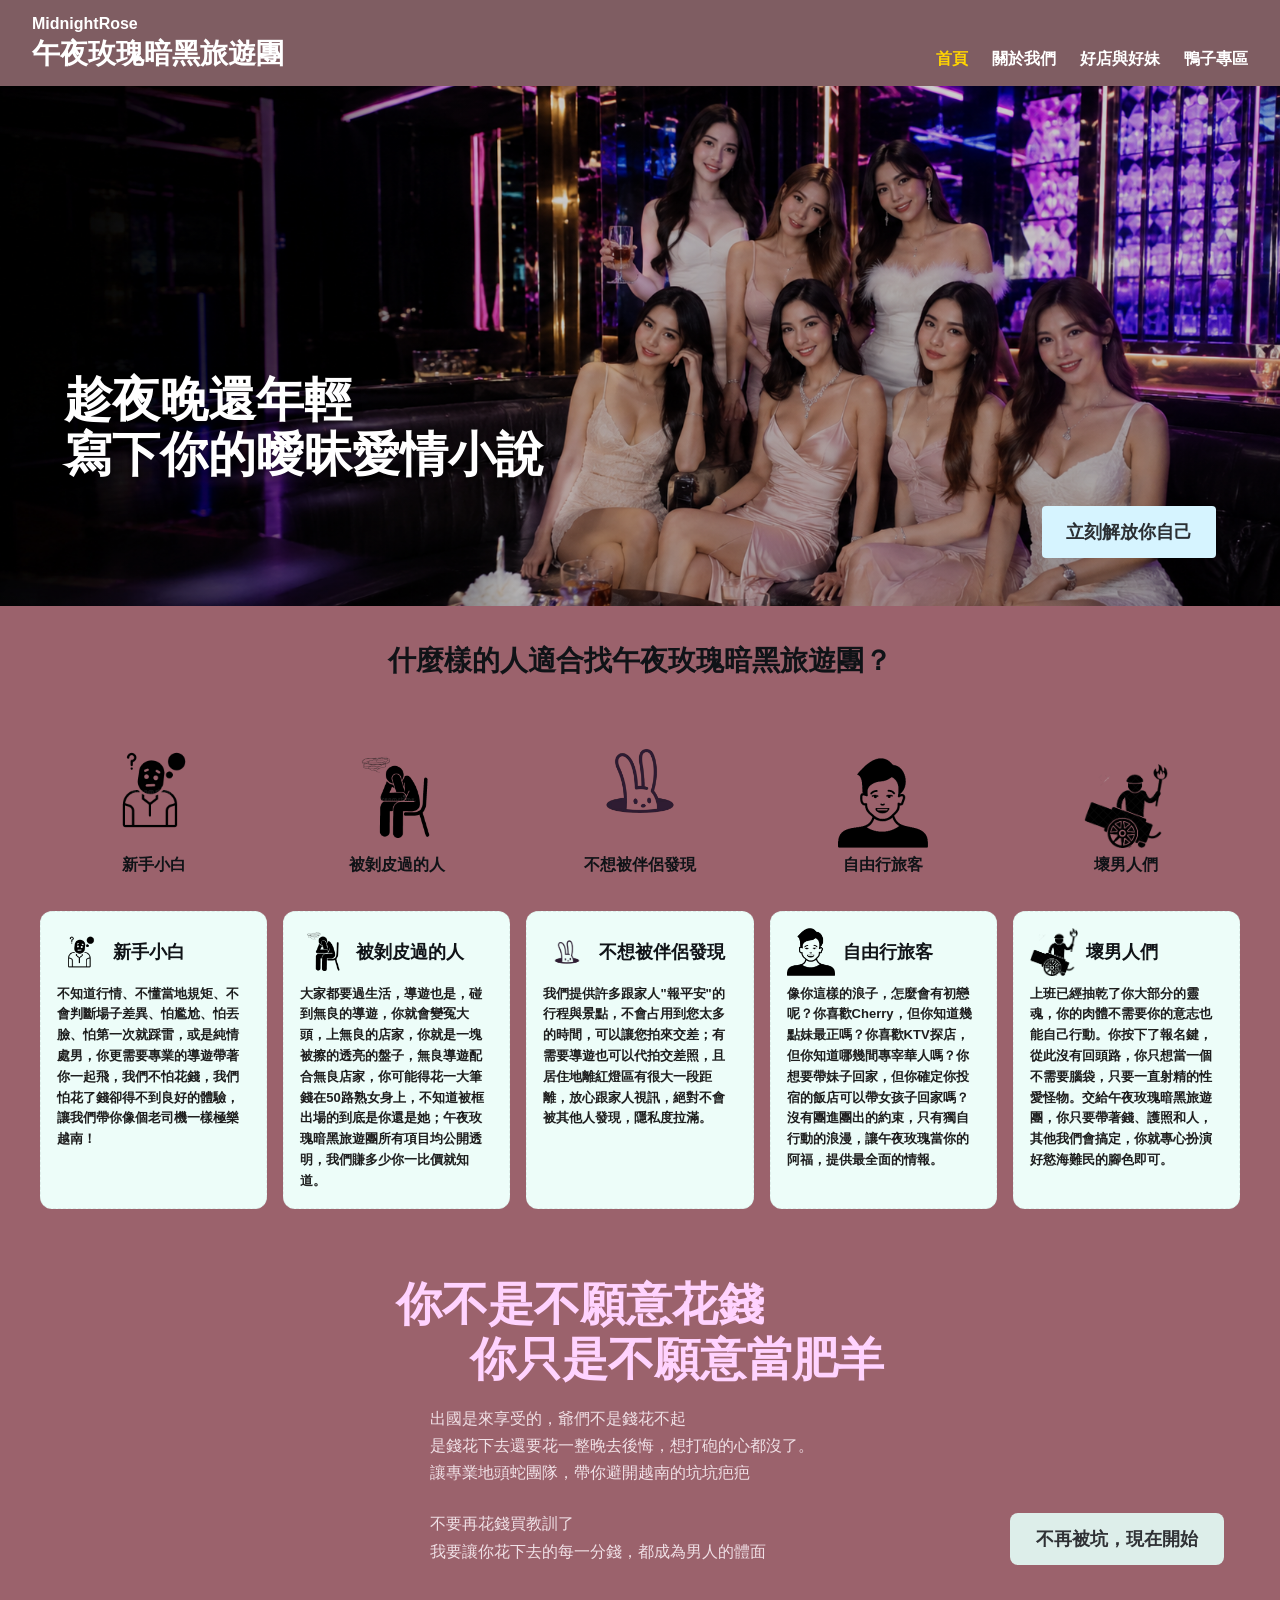
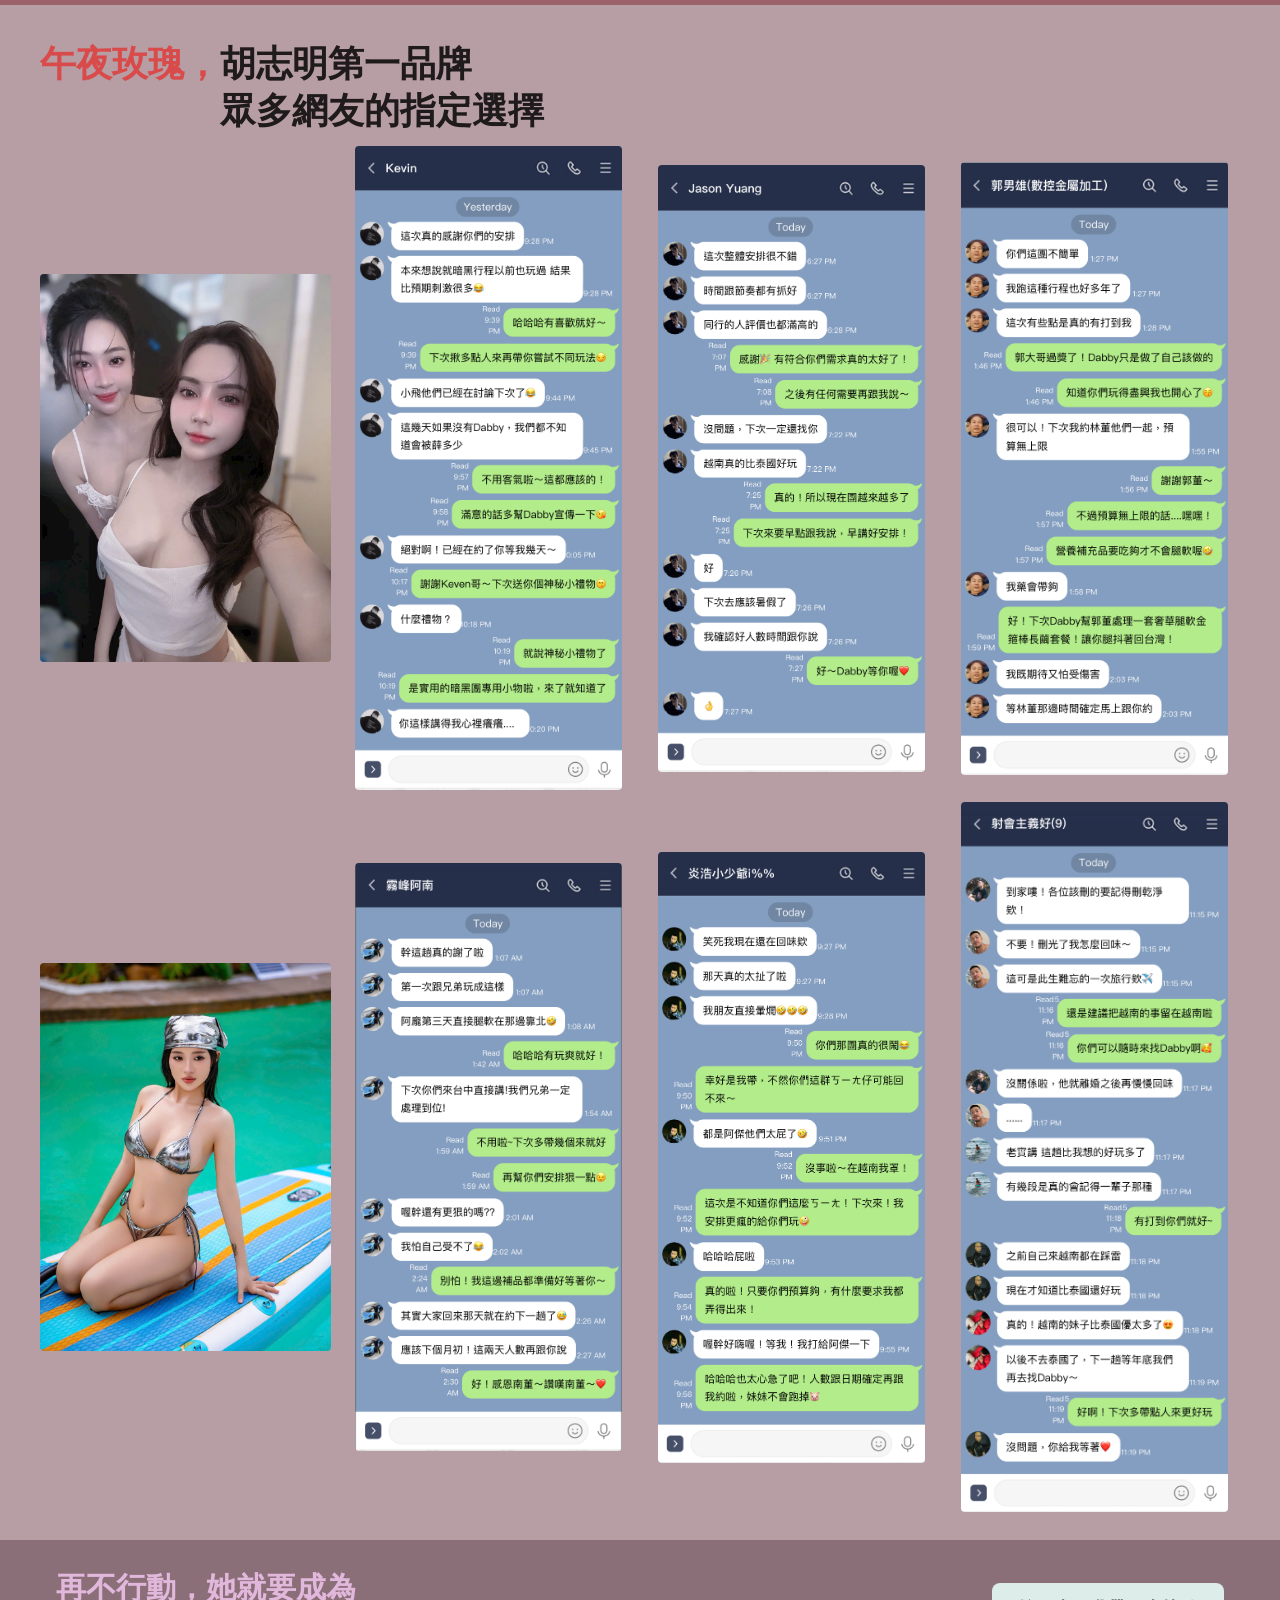
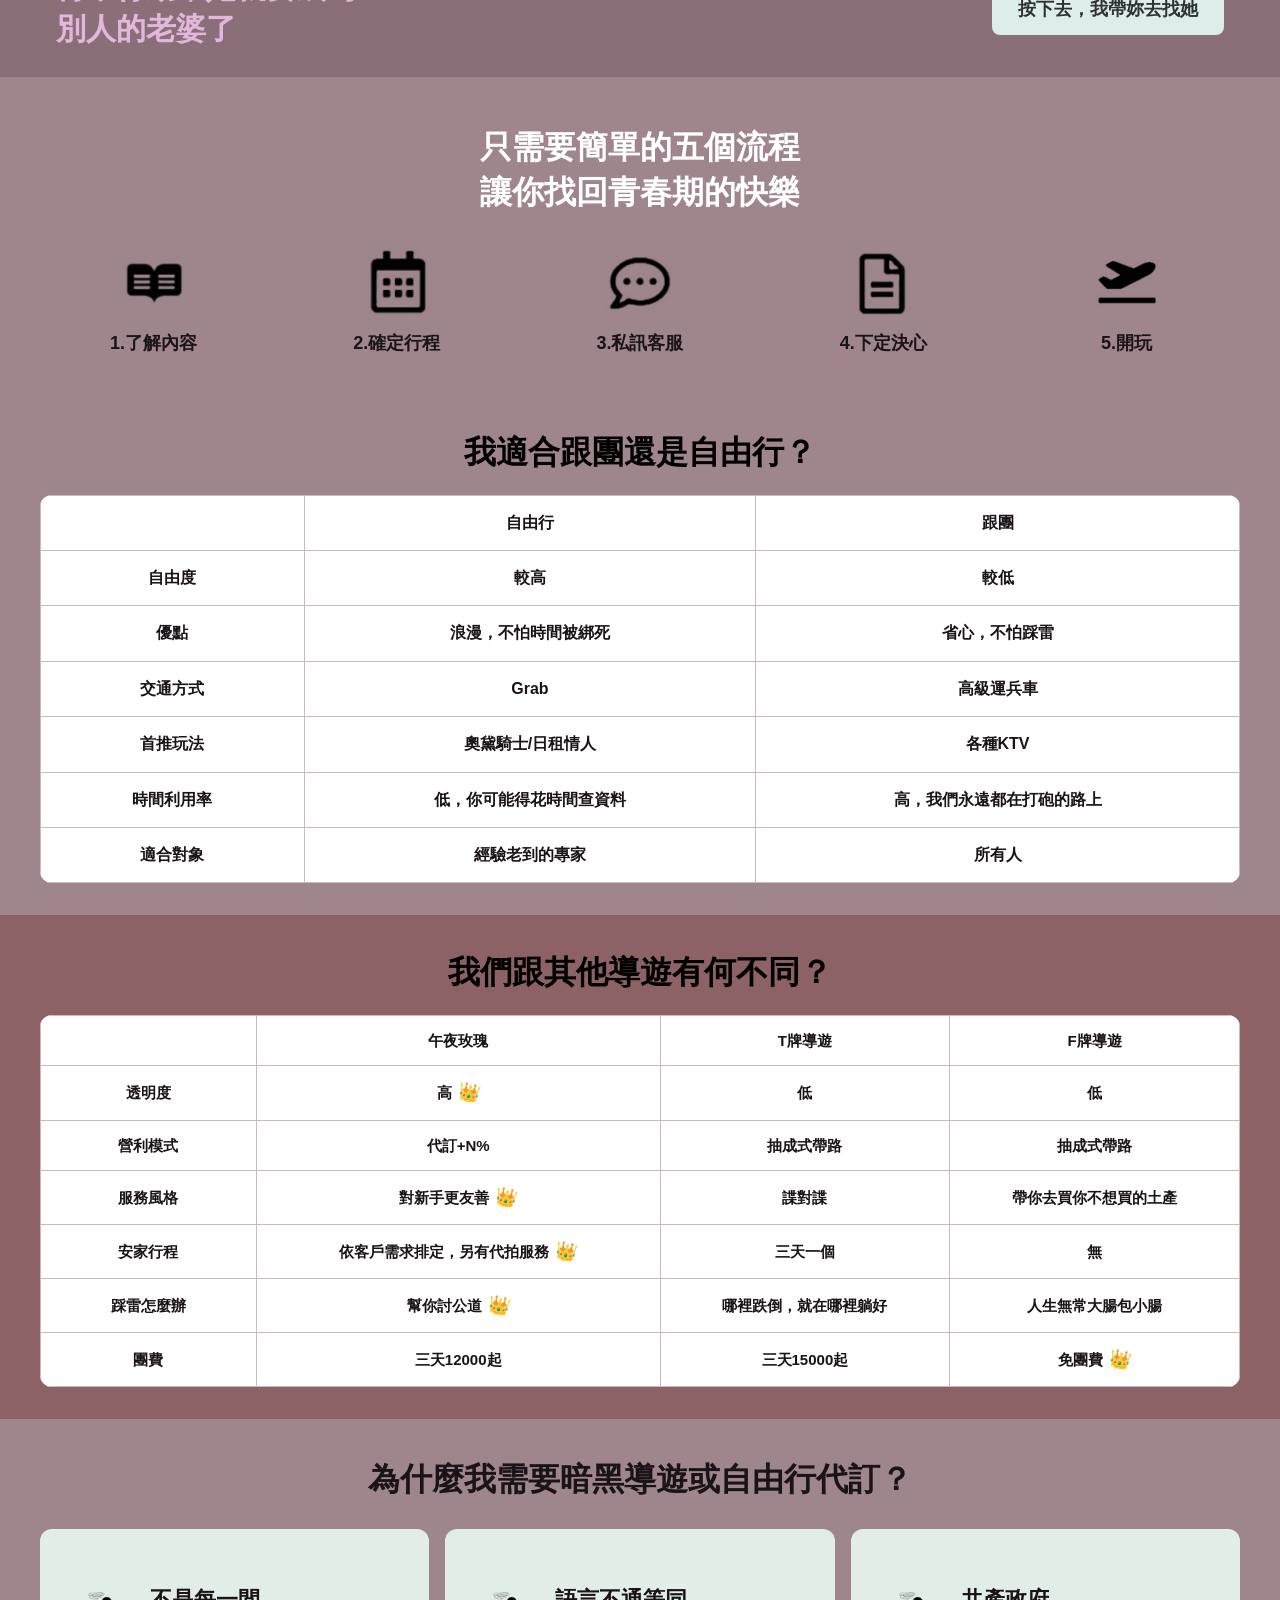
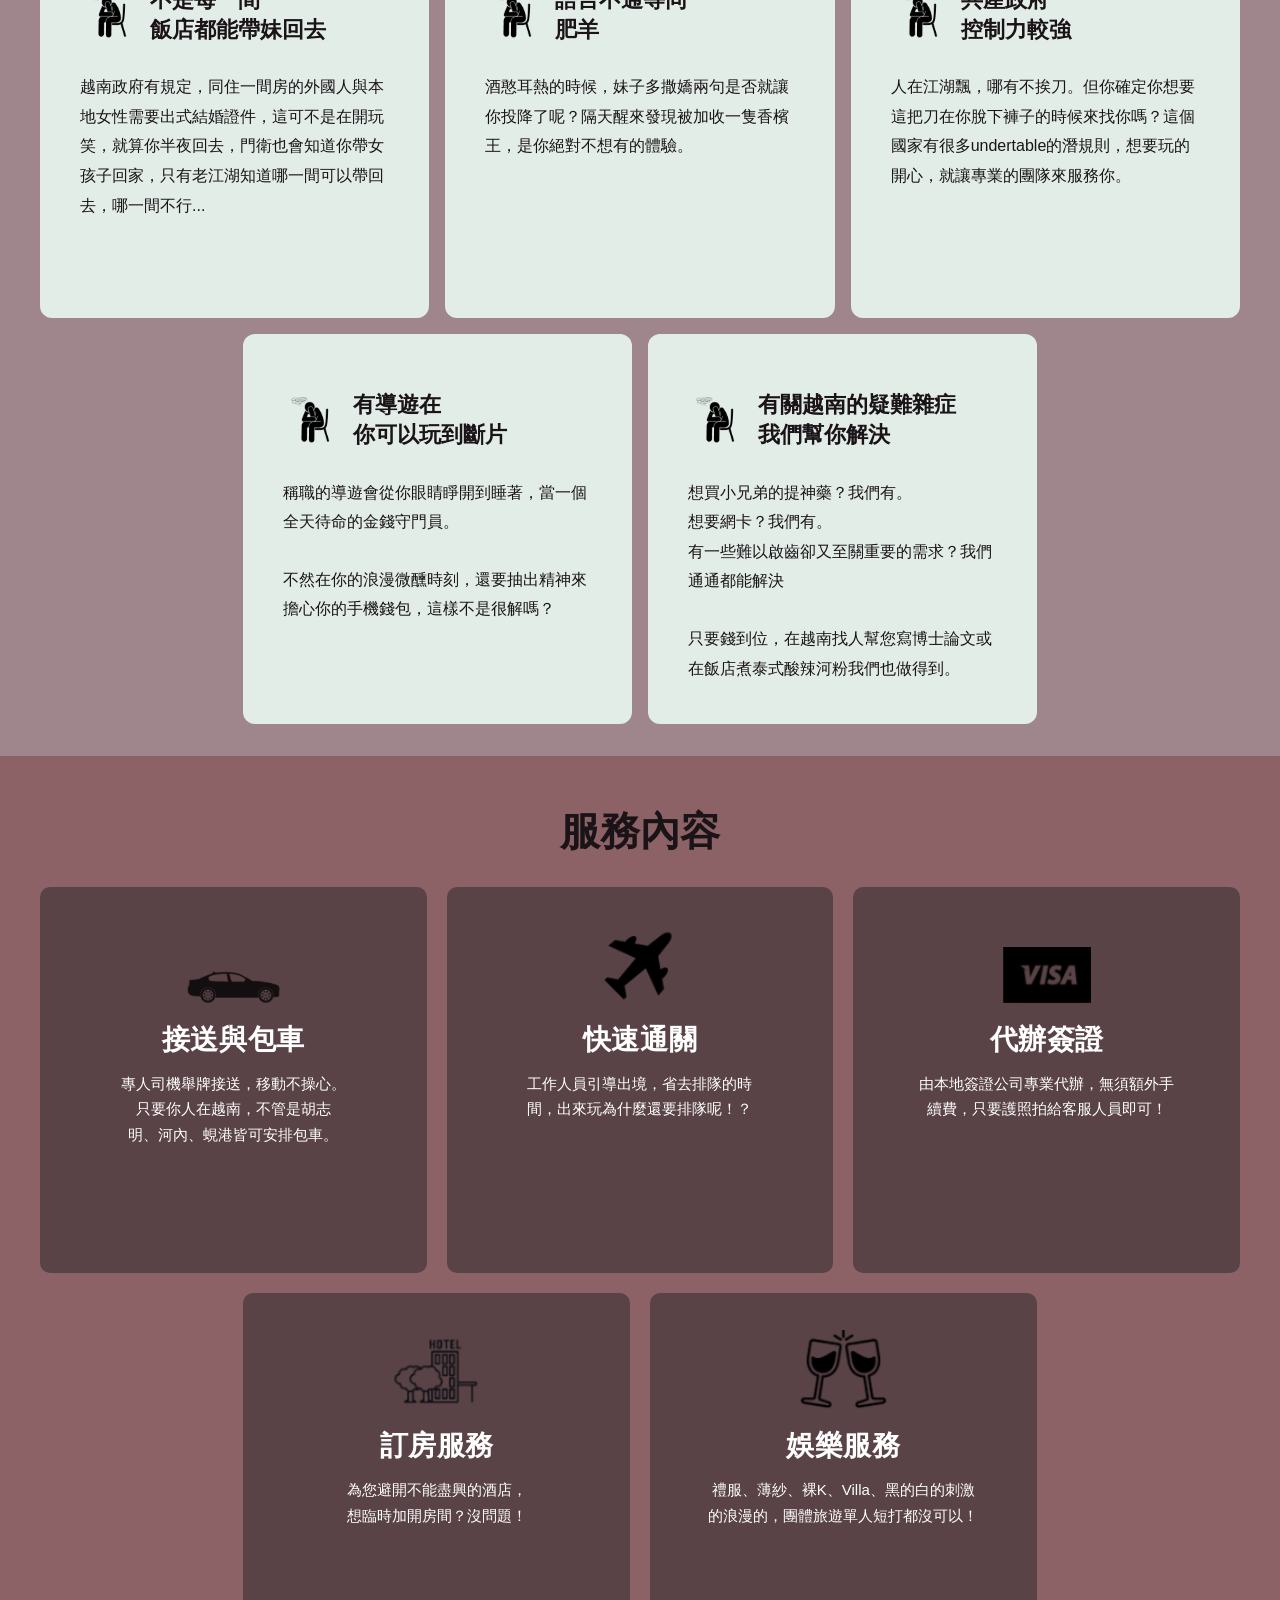
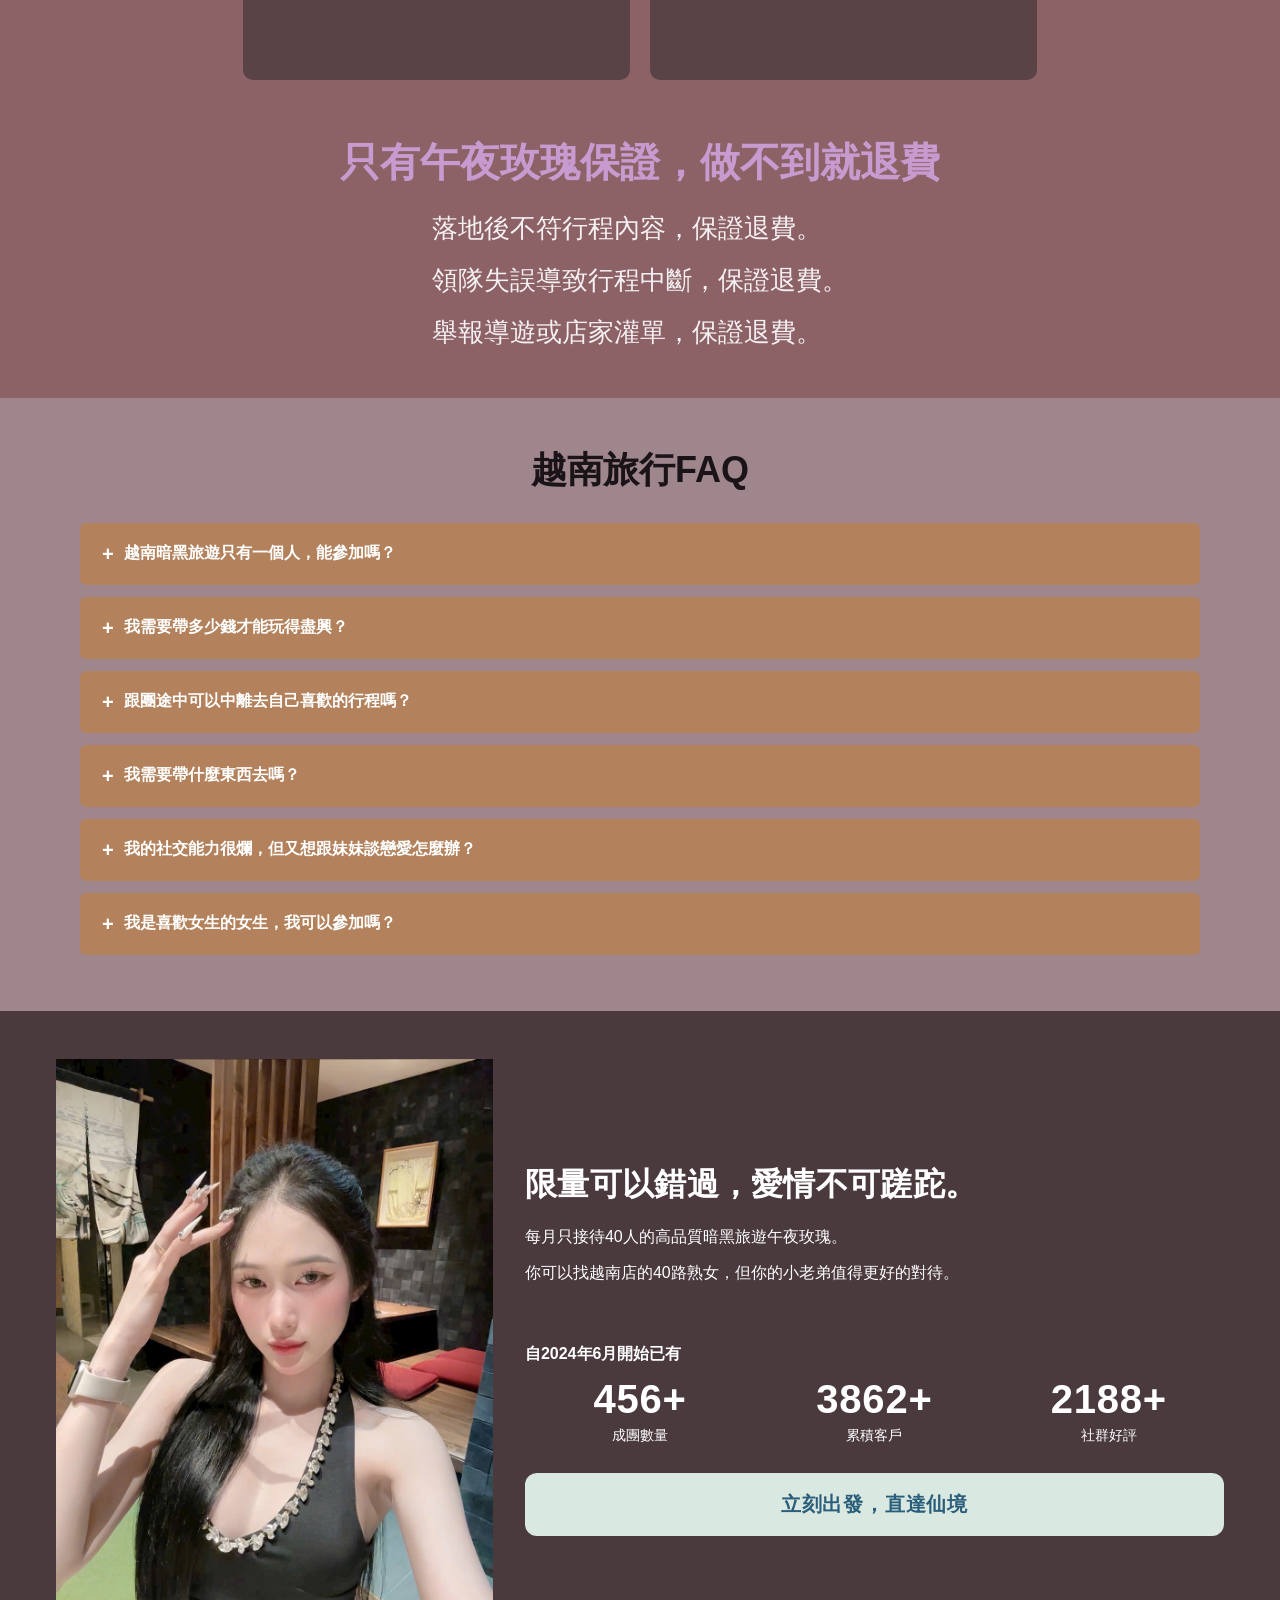
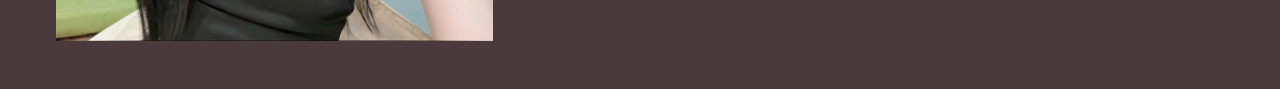
==== commit 6afa6ecb: "chore: update hero CTA copy to 立刻解放你自己 Co-Authored-By: Claude Opus 4.7 (1M context) <noreply@anthrop" ====
--- a/index.html
+++ b/index.html
@@ -28,7 +28,7 @@
       <section id="home" class="hero">
         <div class="hero-content">
           <h2>趁夜晚還年輕<br />寫下你的曖昧愛情小說</h2>
-          <a class="hero-cta" href="https://line.me/R/ti/p/@897hrfyg" target="_blank" rel="noopener noreferrer">立刻私約自己</a>
+          <a class="hero-cta" href="https://line.me/R/ti/p/@897hrfyg" target="_blank" rel="noopener noreferrer">立刻解放你自己</a>
         </div>
       </section>
 
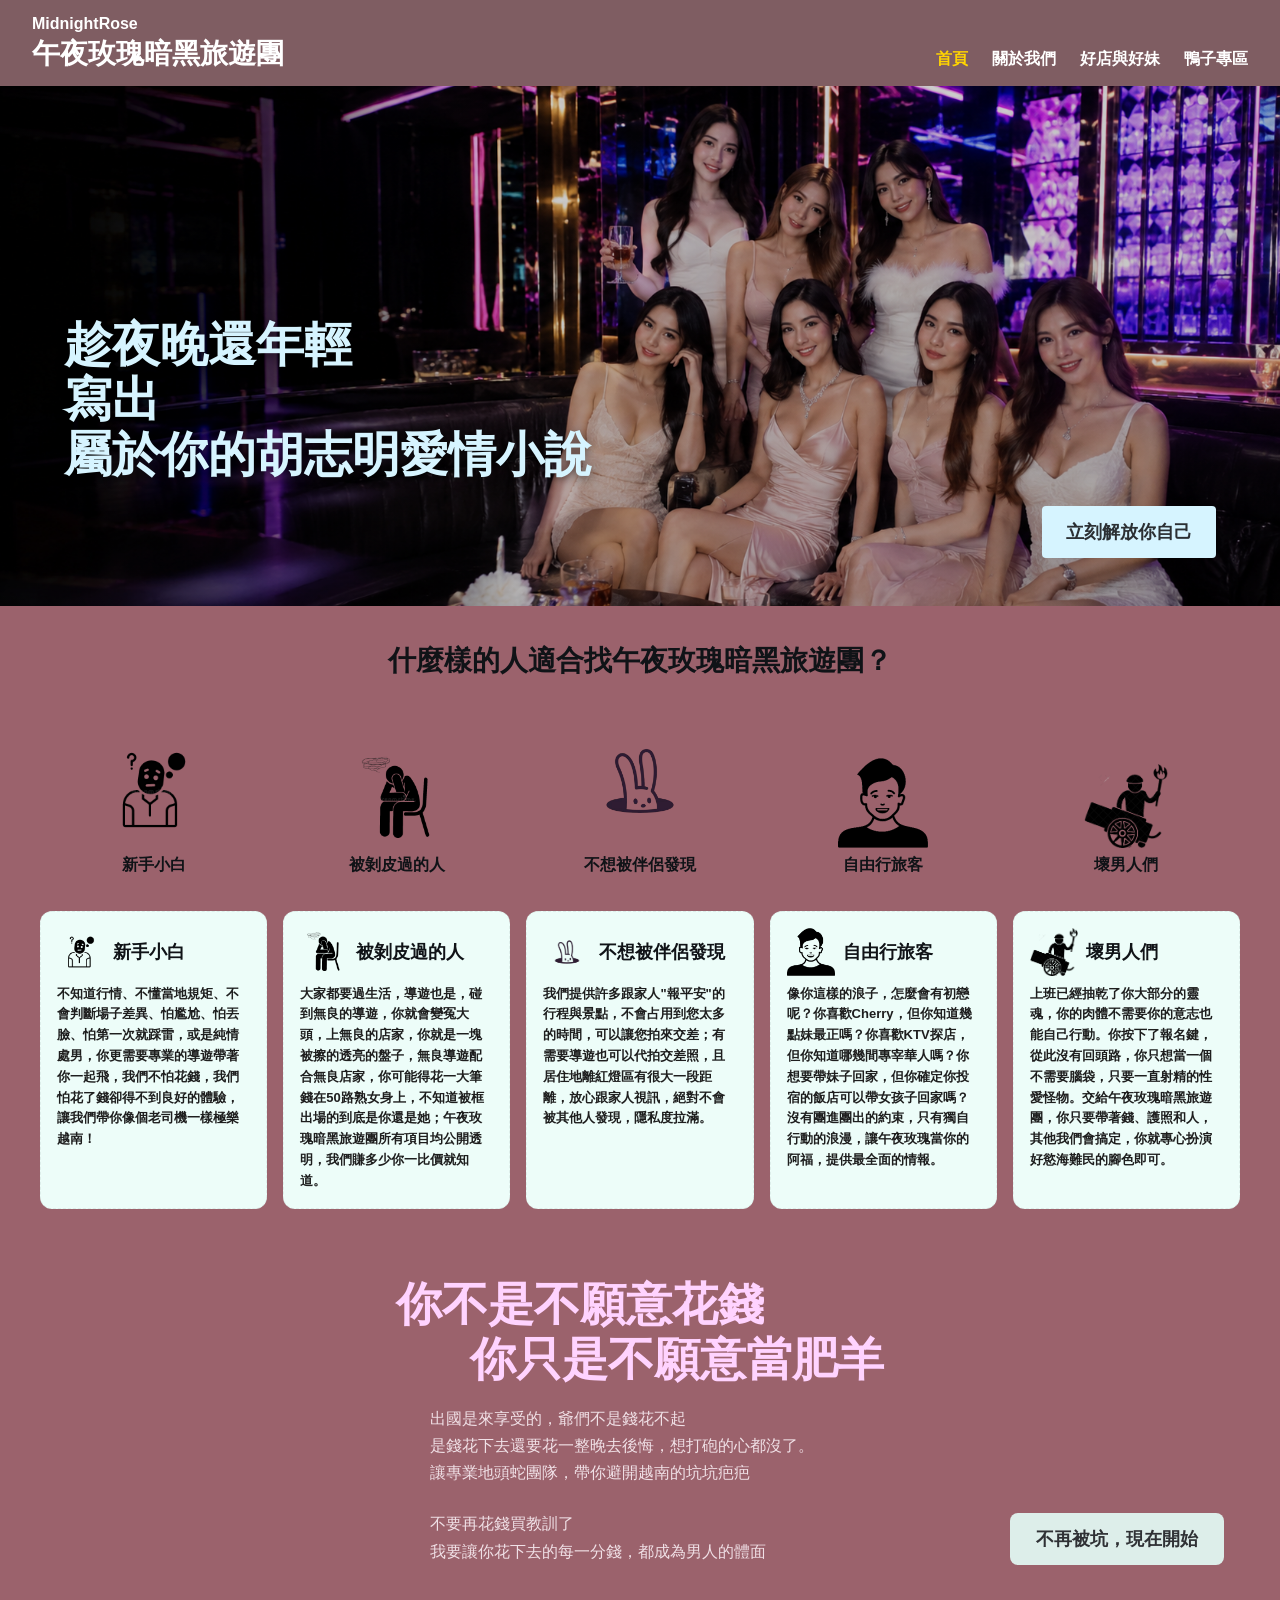
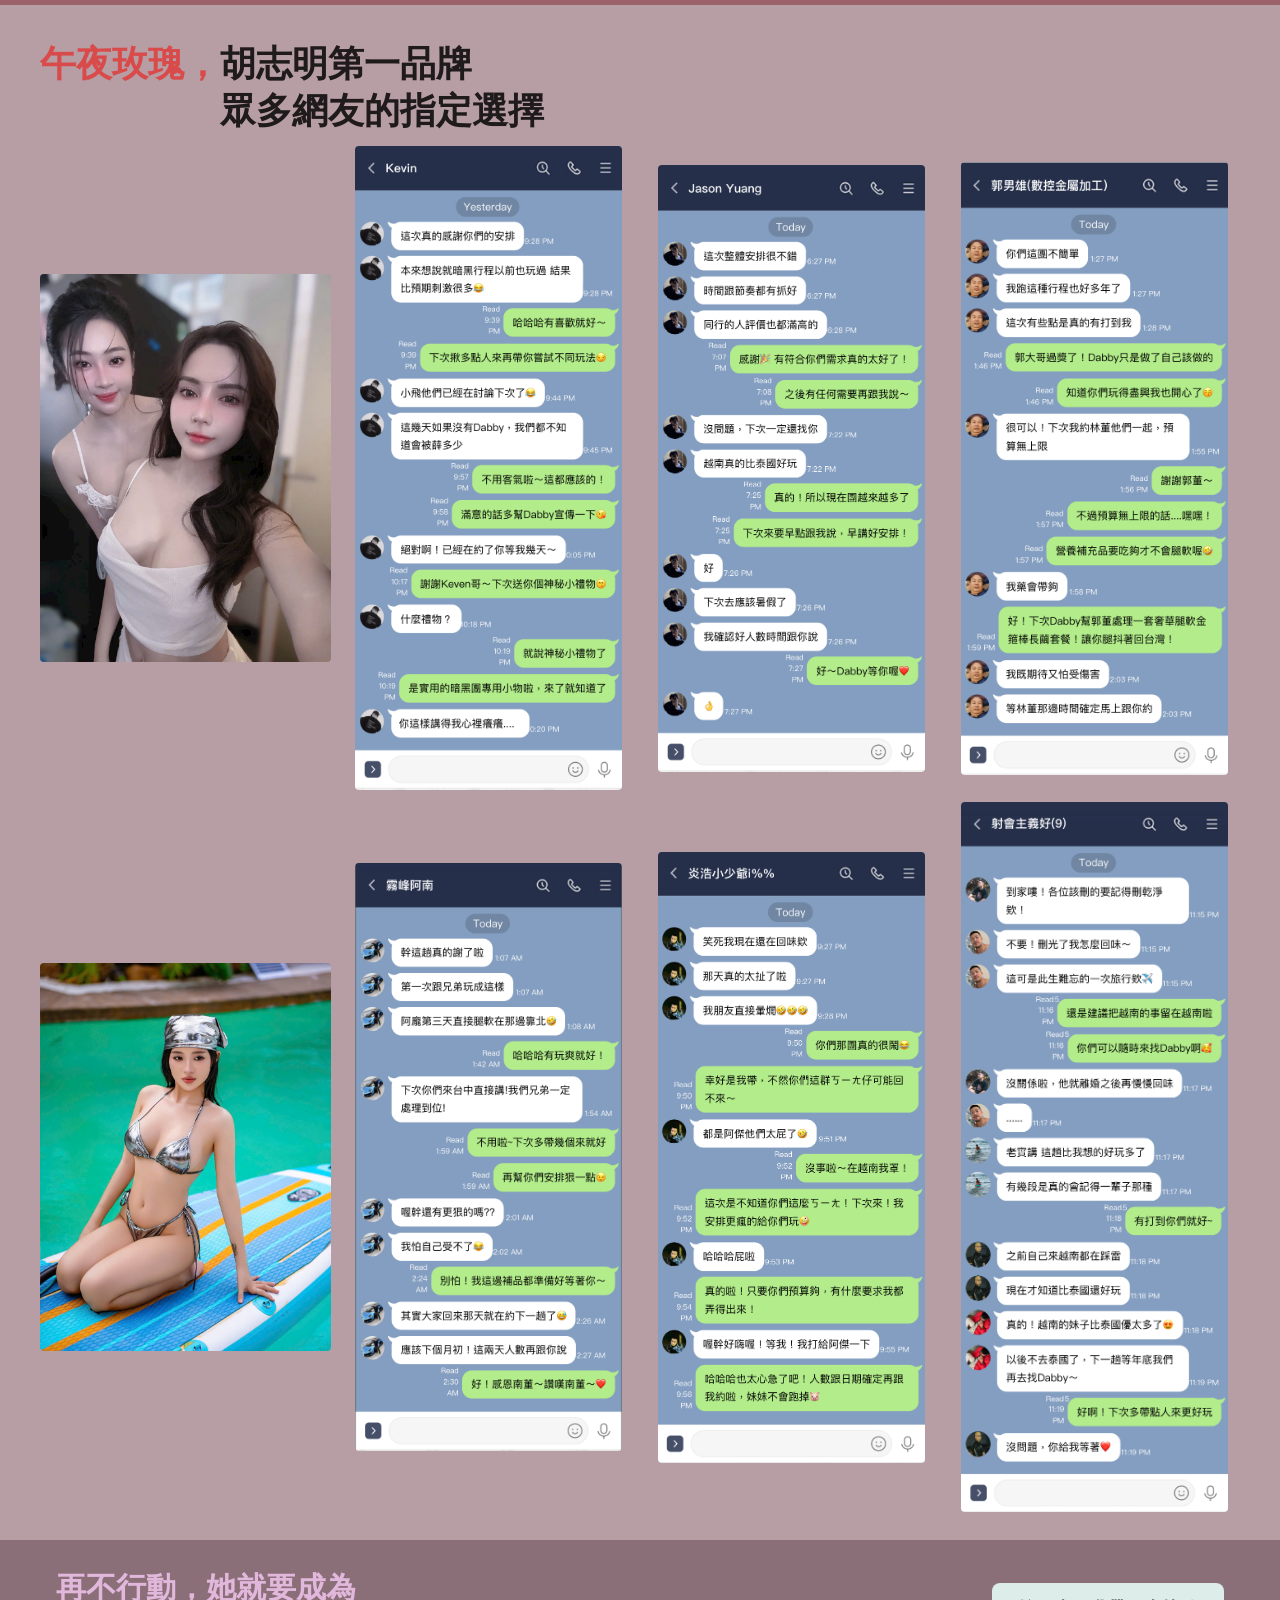
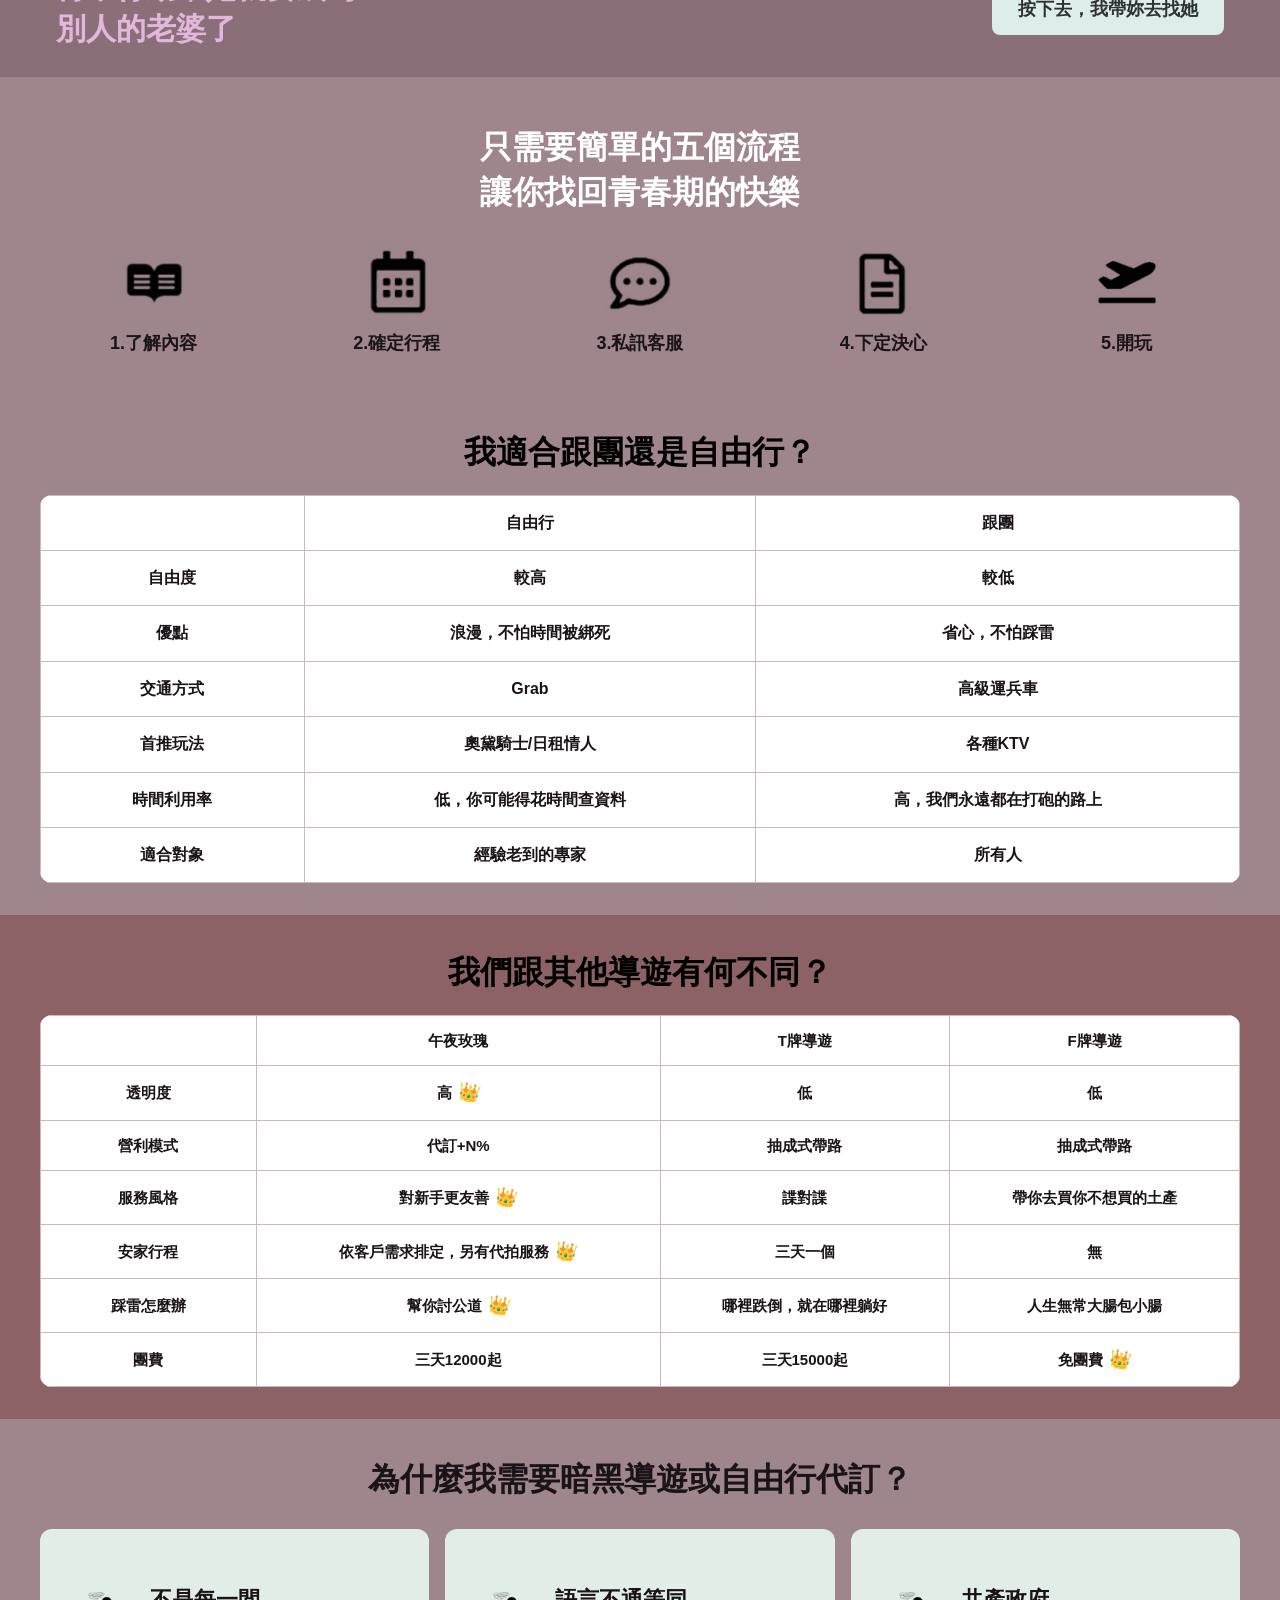
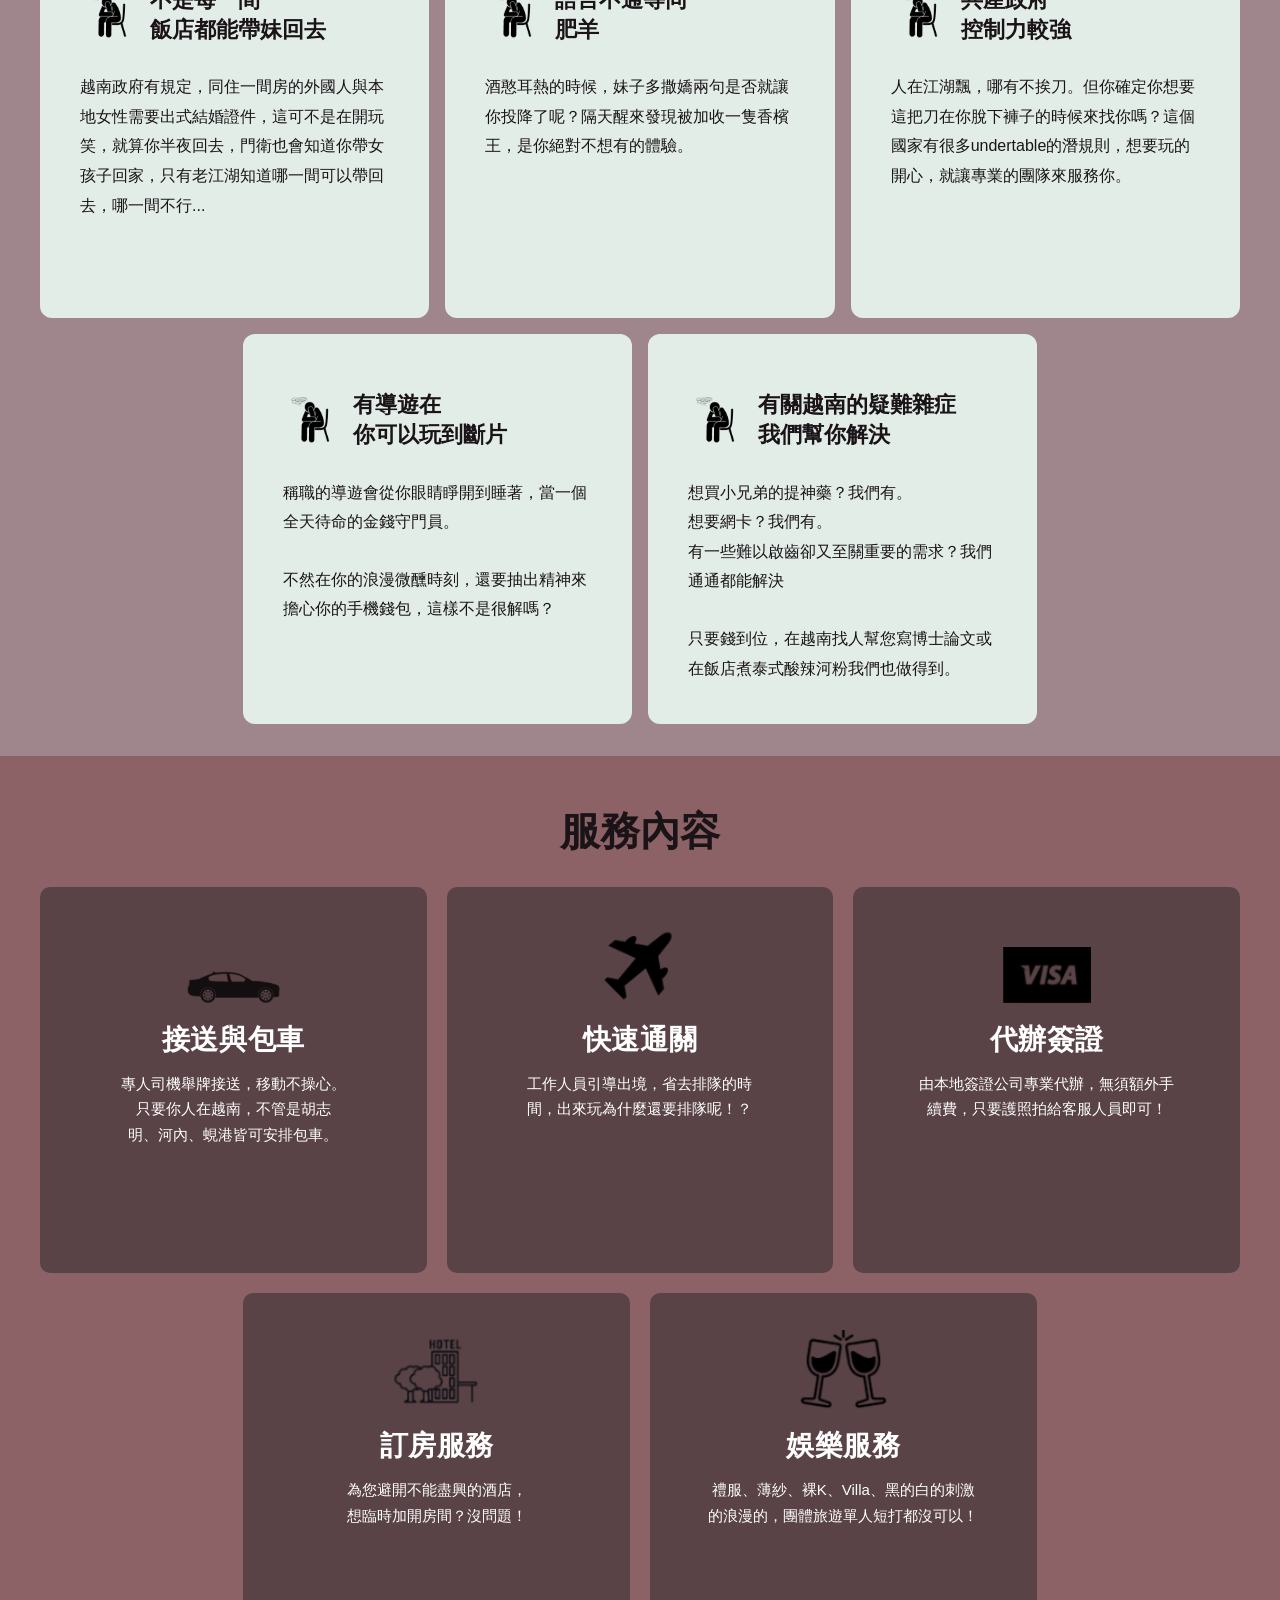
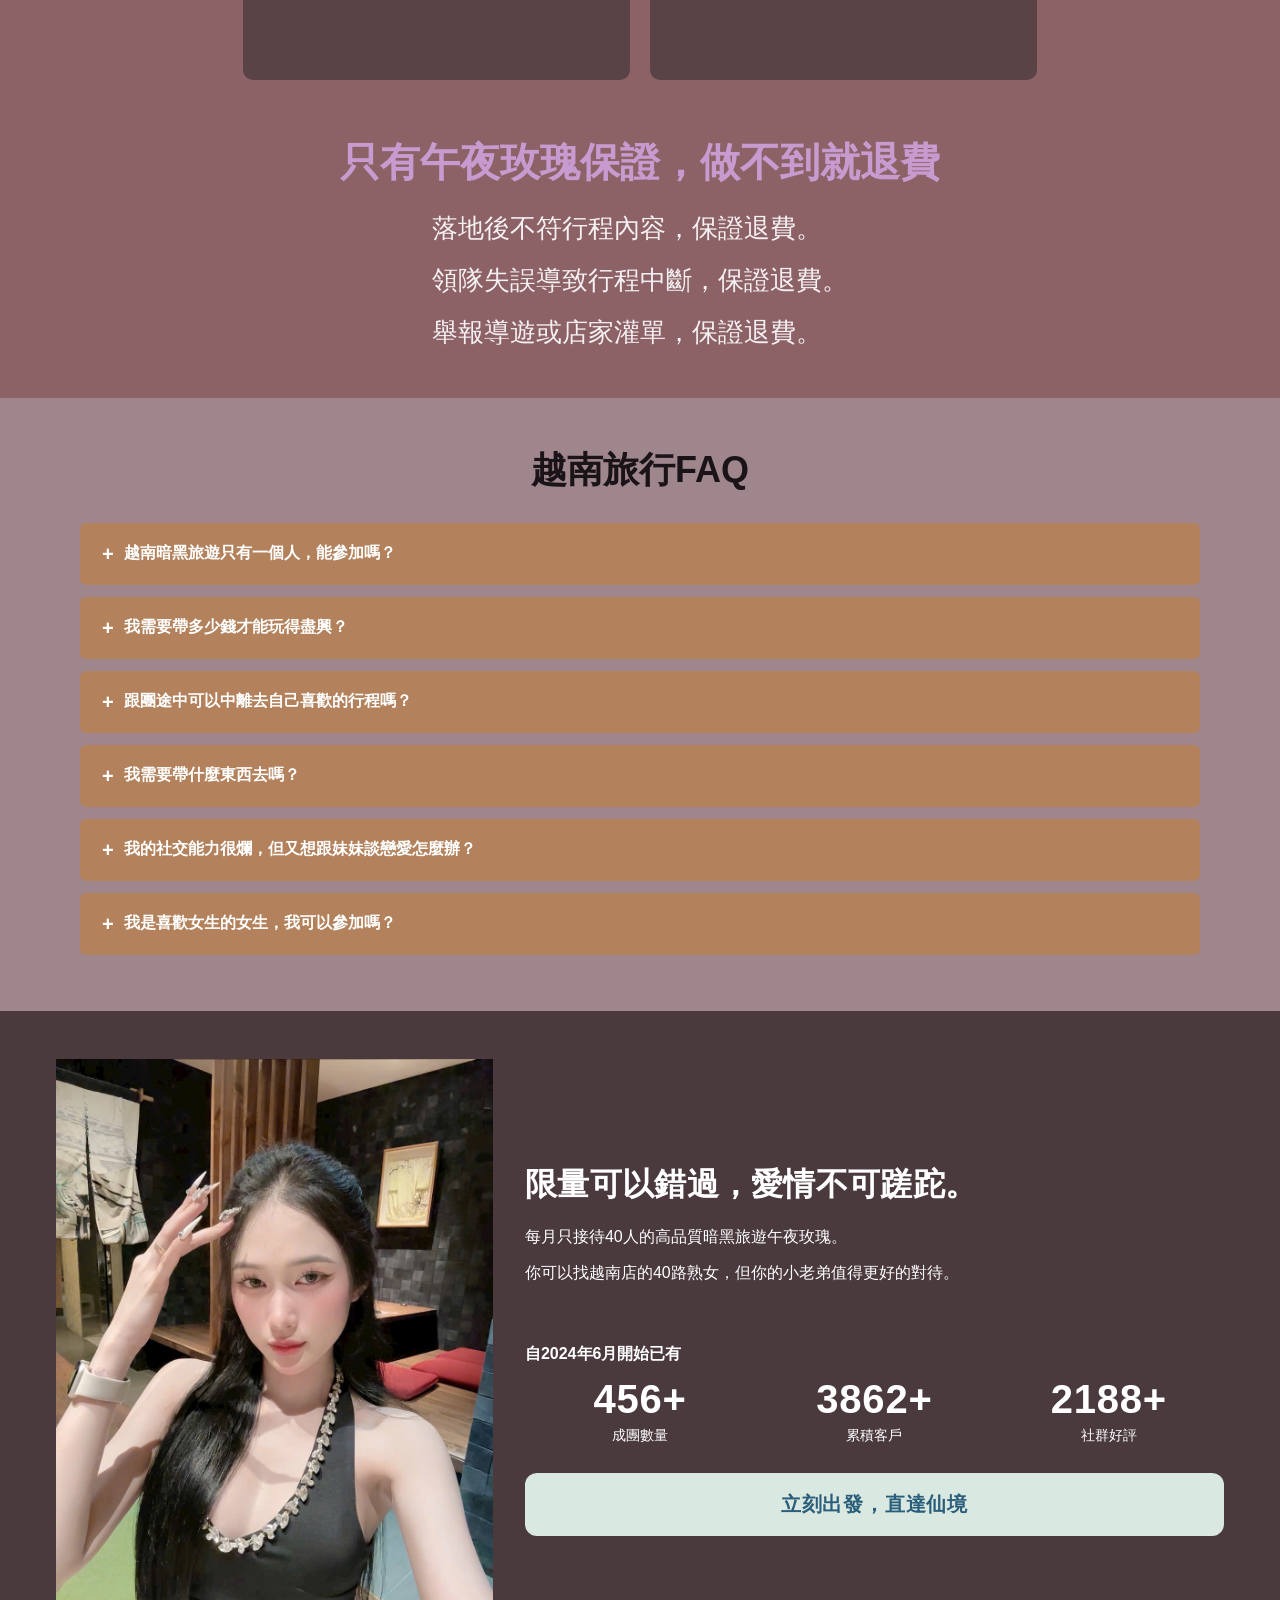
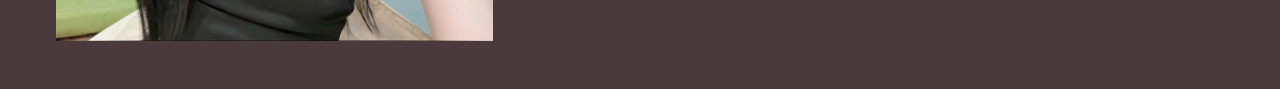
==== commit 1fccbb80: "feat: refresh mobile hero + shrink ducks treat card - Rewrite hero h2 to the 3-line copy ending in 屬" ====
--- a/index.html
+++ b/index.html
@@ -3,12 +3,21 @@
   <head>
     <meta charset="UTF-8" />
     <meta name="viewport" content="width=device-width, initial-scale=1.0" />
-    <title>MidnightRose</title>
-    <meta
-      name="description"
-      content="MidnightRose KTV 宣传站，浏览精选照片并快速联系。"
-    />
-    <link rel="stylesheet" href="./assets/css/style.css?v=5" />
+    <meta http-equiv="Cache-Control" content="no-cache, must-revalidate" />
+    <title>MidnightRose午夜玫瑰暗黑旅遊團</title>
+    <meta name="description" content="趁夜晚還年輕寫下你的曖昧愛情小說" />
+
+    <meta property="og:type" content="website" />
+    <meta property="og:title" content="MidnightRose午夜玫瑰暗黑旅遊團" />
+    <meta property="og:description" content="趁夜晚還年輕寫下你的曖昧愛情小說" />
+    <meta property="og:image" content="https://dabby-wii.github.io/midnightrose/assets/images/banners/hero-banner.png" />
+    <meta property="og:url" content="https://dabby-wii.github.io/midnightrose/" />
+
+    <meta name="twitter:card" content="summary_large_image" />
+    <meta name="twitter:title" content="MidnightRose午夜玫瑰暗黑旅遊團" />
+    <meta name="twitter:description" content="趁夜晚還年輕寫下你的曖昧愛情小說" />
+    <meta name="twitter:image" content="https://dabby-wii.github.io/midnightrose/assets/images/banners/hero-banner.png" />
+    <link rel="stylesheet" href="./assets/css/style.css?v=6" />
   </head>
   <body class="page-home">
     <main class="mobile-home">
@@ -27,7 +36,7 @@
 
       <section id="home" class="hero">
         <div class="hero-content">
-          <h2>趁夜晚還年輕<br />寫下你的曖昧愛情小說</h2>
+          <h2>趁夜晚還年輕<br />寫出<br />屬於你的胡志明愛情小說</h2>
           <a class="hero-cta" href="https://line.me/R/ti/p/@897hrfyg" target="_blank" rel="noopener noreferrer">立刻解放你自己</a>
         </div>
       </section>
--- a/assets/css/style.css
+++ b/assets/css/style.css
@@ -82,19 +82,31 @@
   min-height: 330px;
   width: 100%;
   background-image: url("../images/banners/hero-banner.png");
-  background-position: center center !important;
+  background-position: right center !important;
   background-size: cover !important;
   background-repeat: no-repeat !important;
   position: relative;
   display: flex;
   align-items: flex-end;
+}
+
+@media (min-width: 1024px) {
+  .hero {
+    background-position: center center !important;
+  }
 }
 
 .hero::before {
   content: "";
   position: absolute;
   inset: 0;
-  background: linear-gradient(rgba(0, 0, 0, 0.2), rgba(0, 0, 0, 0.25));
+  background: linear-gradient(to right, rgba(0, 0, 0, 0.7) 0%, rgba(0, 0, 0, 0.25) 55%, rgba(0, 0, 0, 0.15) 100%);
+}
+
+@media (min-width: 1024px) {
+  .hero::before {
+    background: linear-gradient(rgba(0, 0, 0, 0.2), rgba(0, 0, 0, 0.25));
+  }
 }
 
 .hero-content {
@@ -108,7 +120,7 @@
 
 .hero h2 {
   margin: 0;
-  color: #ffffff;
+  color: #d6f4ff;
   text-shadow: 0 2px 10px rgba(0, 0, 0, 0.5);
   font-size: 24px;
   line-height: 1.1;
@@ -2257,7 +2269,7 @@
     padding: 40px 48px 48px;
   }
   .page-ducks .treat-grid {
-    grid-template-columns: 1fr 1fr;
+    grid-template-columns: 1.3fr 1fr;
     gap: 40px;
     align-items: center;
   }
@@ -2278,12 +2290,12 @@
     border-radius: 8px;
   }
   .page-ducks .treat-card {
-    padding: 36px 28px;
+    padding: 28px 24px;
   }
   .page-ducks .treat-card p {
-    font-size: 16px;
-    line-height: 1.85;
-    margin-bottom: 18px;
+    font-size: 20px;
+    line-height: 1.9;
+    margin-bottom: 20px;
   }
 
   /* Audience (超高隱密性 + 5 silhouettes) */
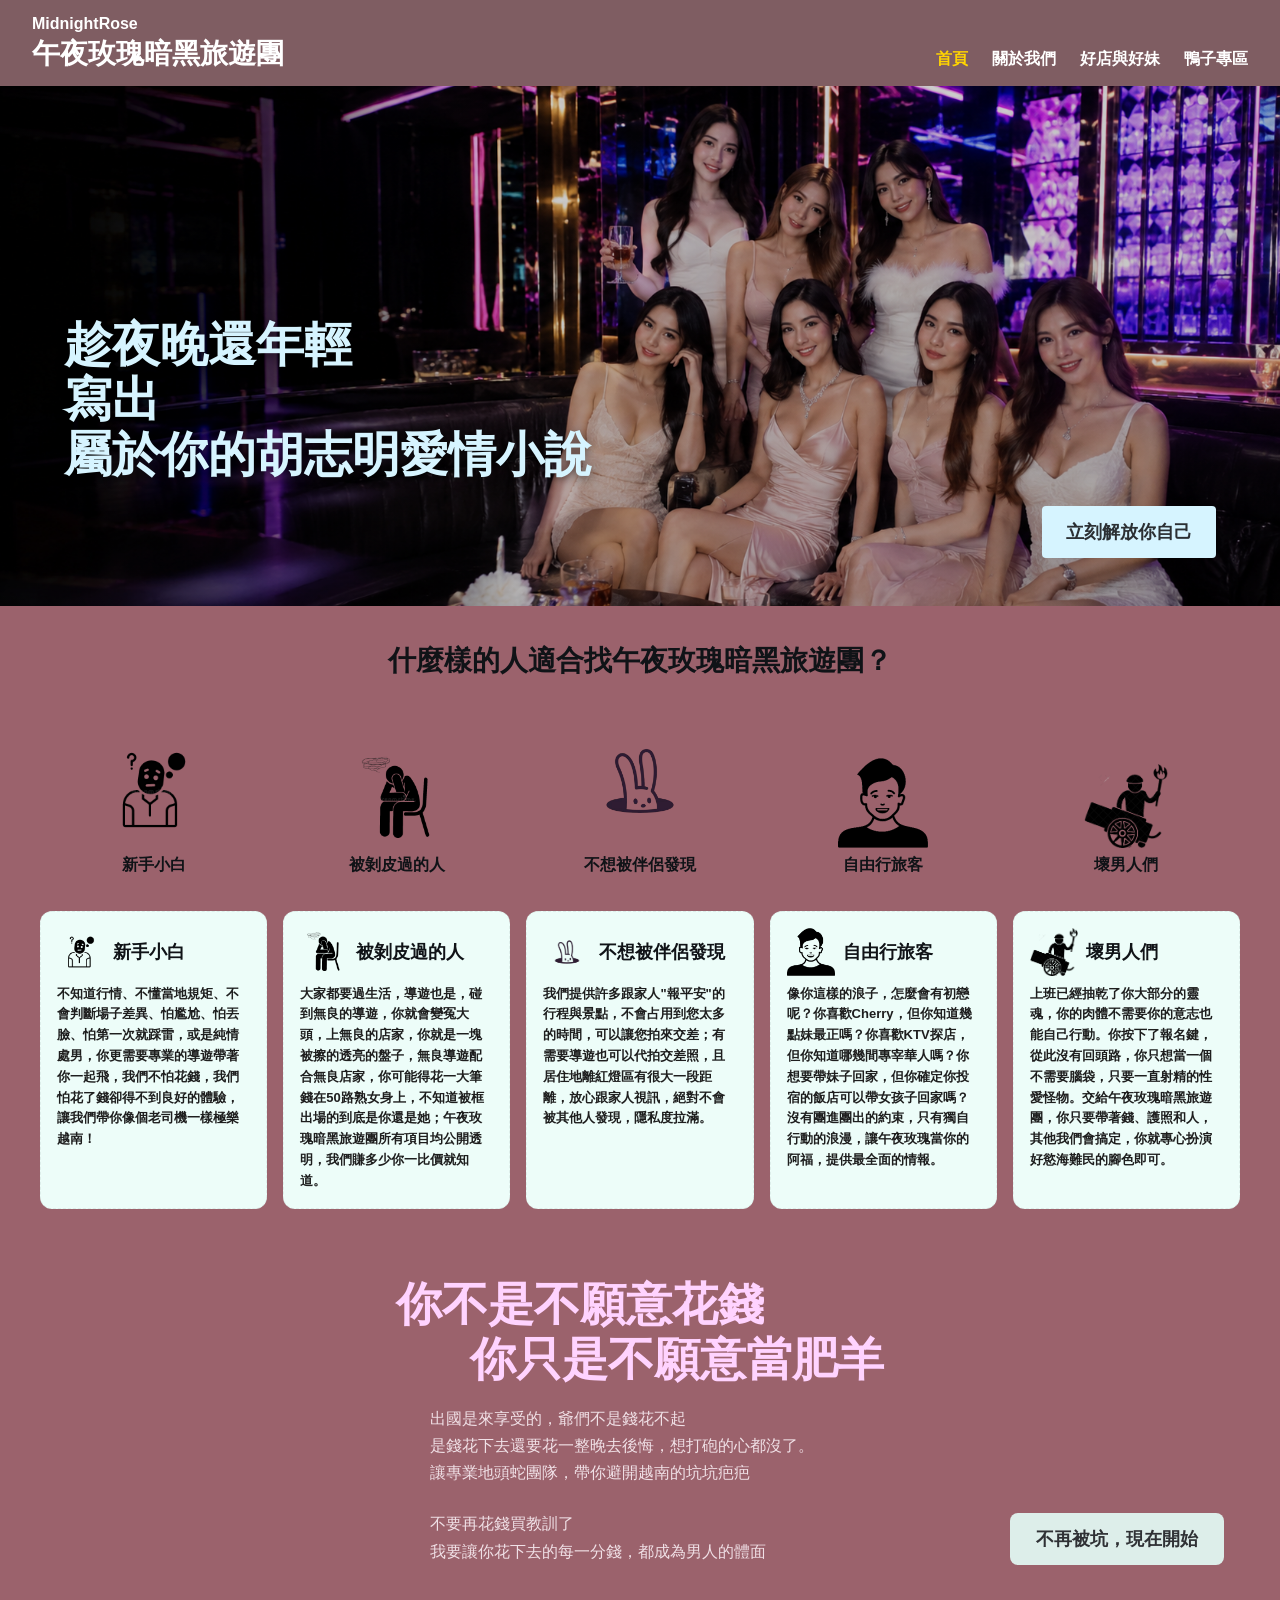
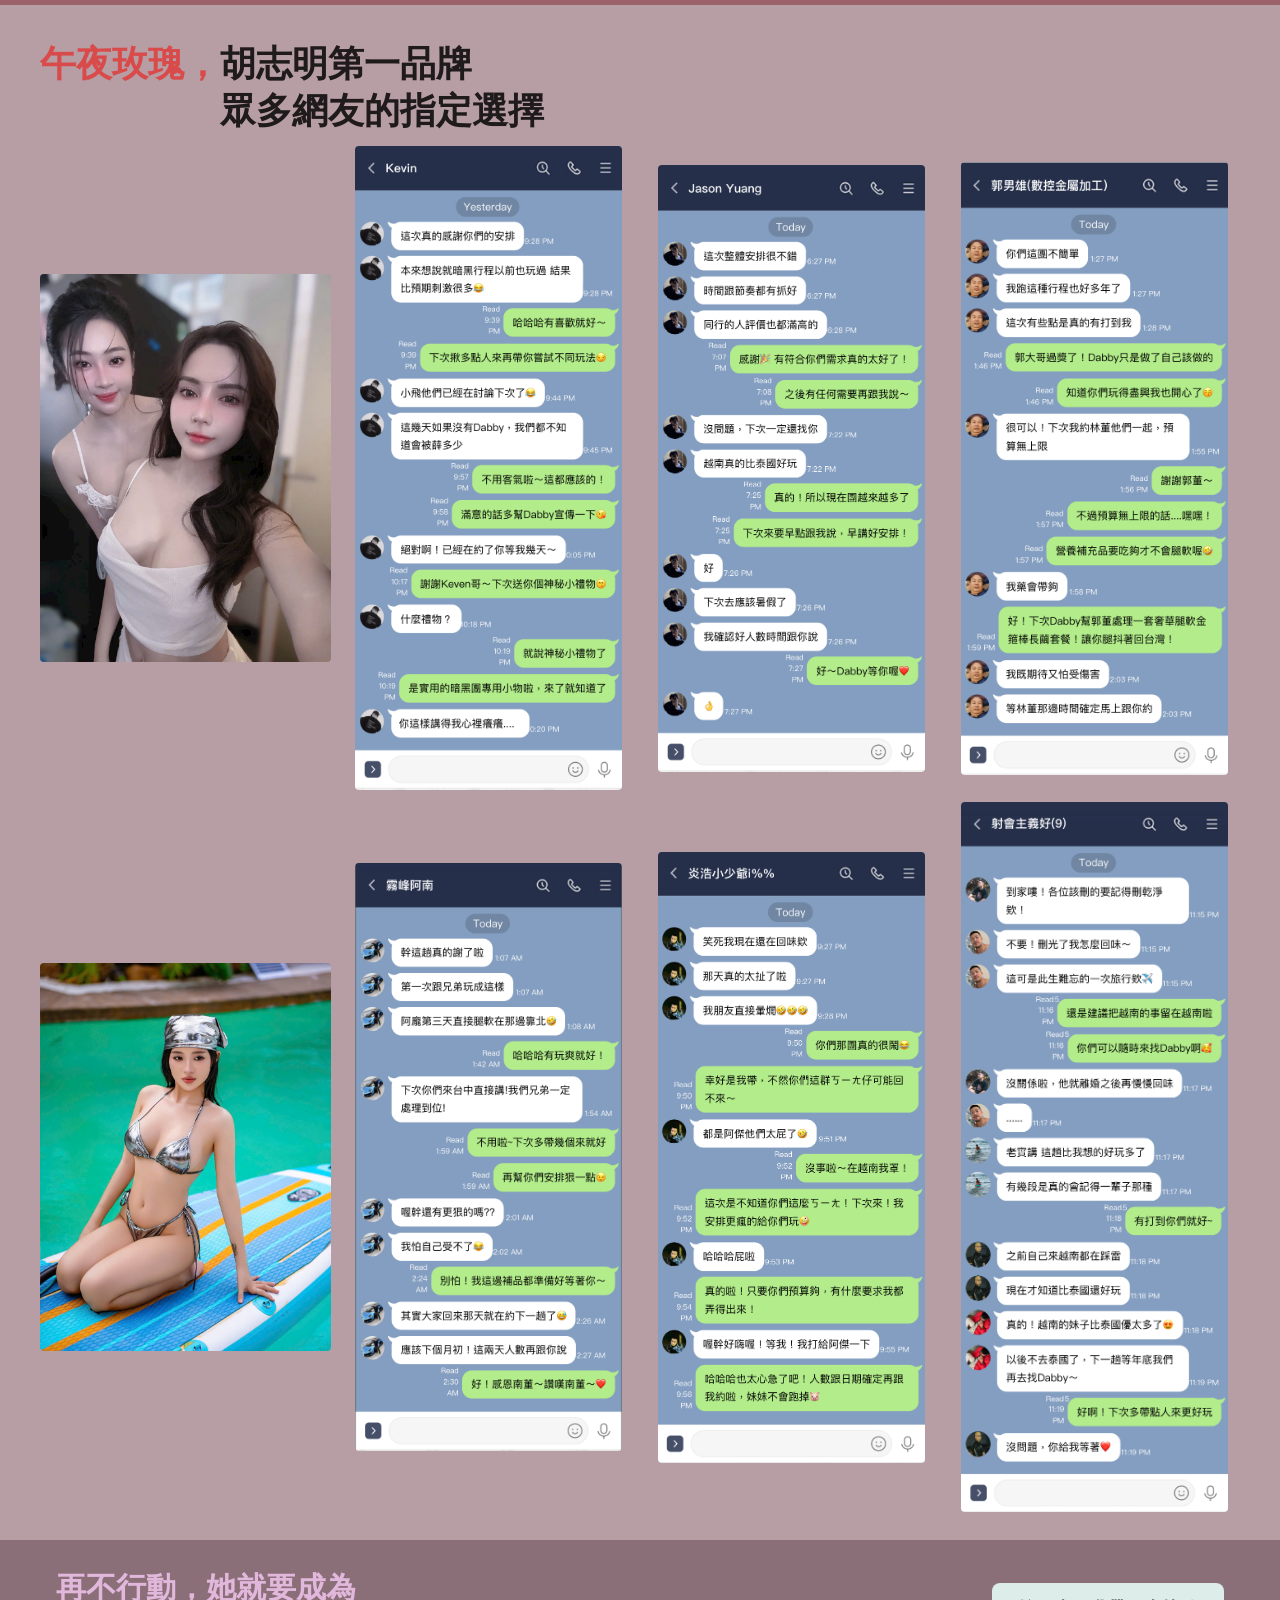
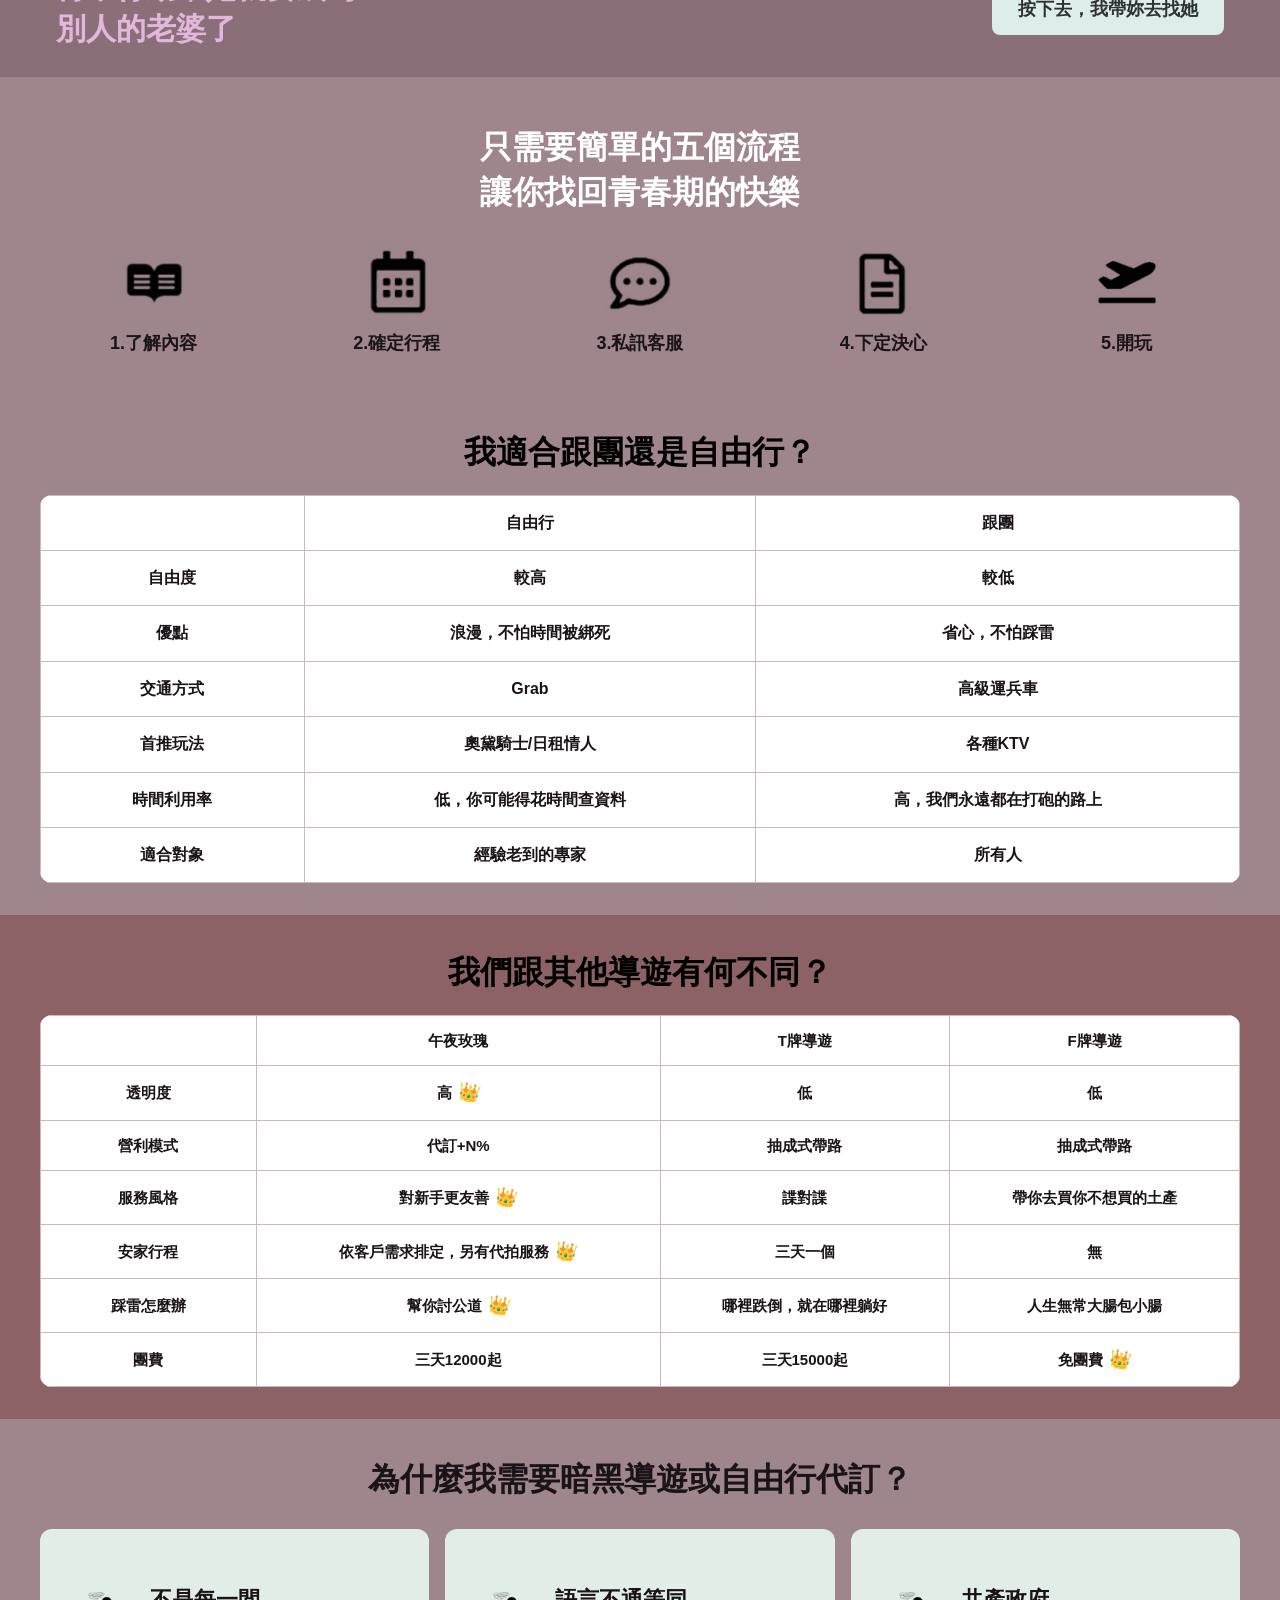
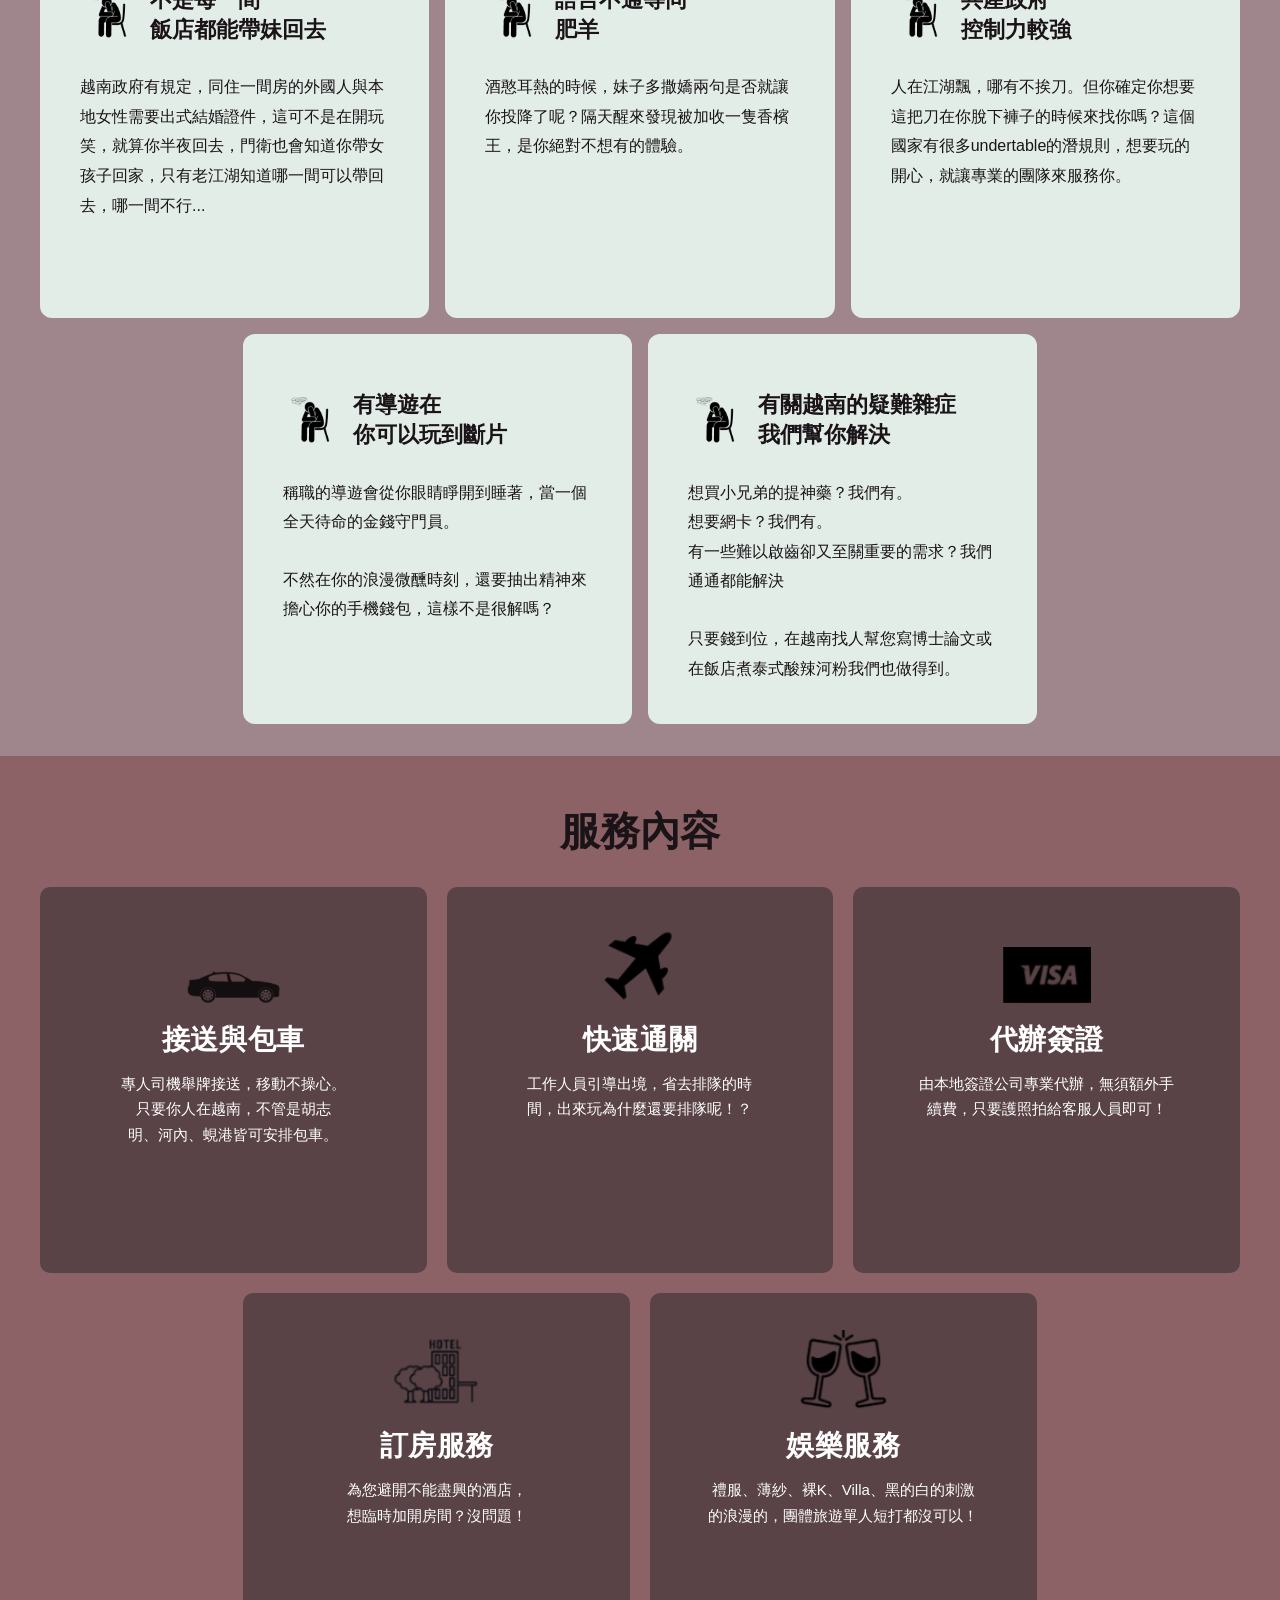
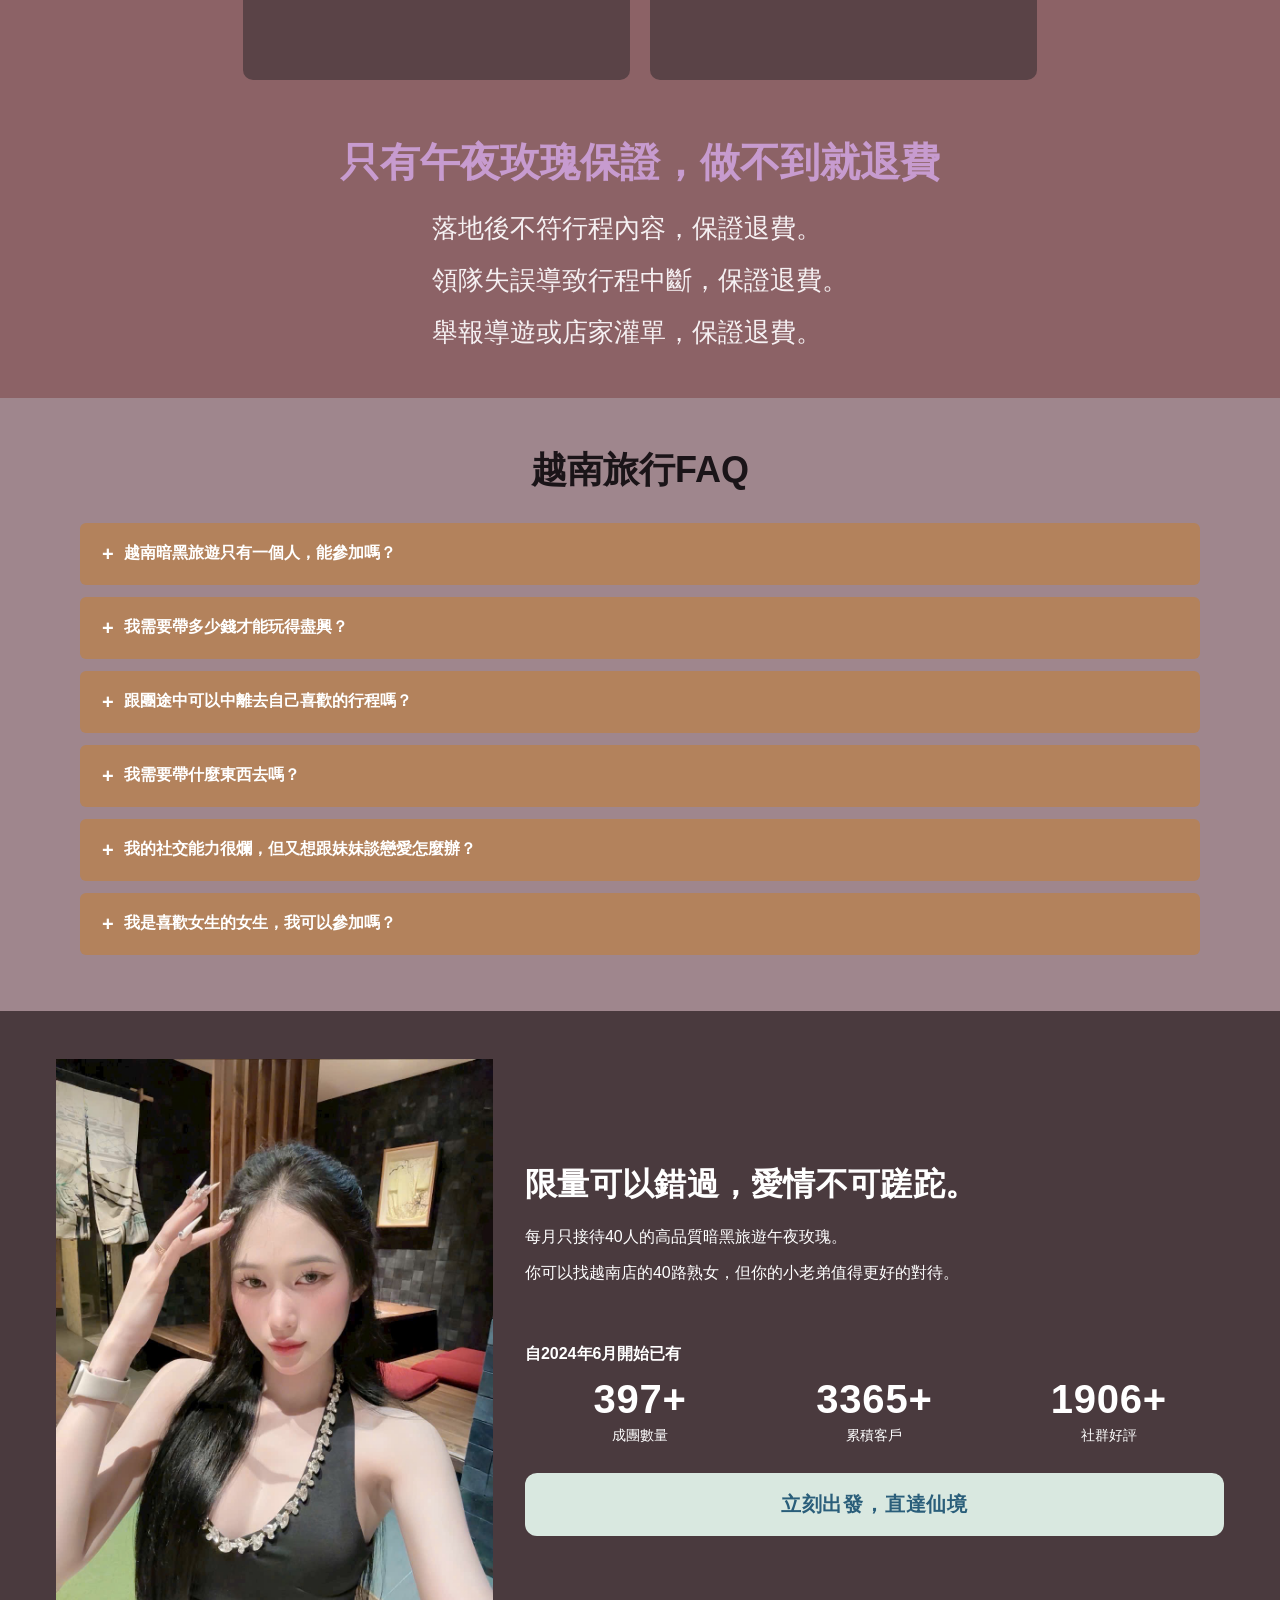
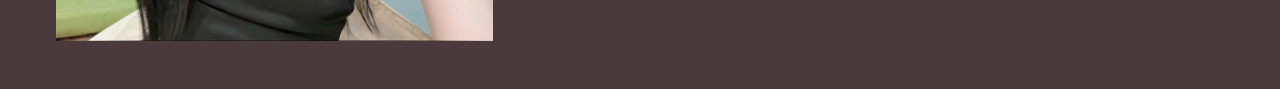
==== commit 62821d1b: "feat: swap people headshots and animate stat counters - Replace silhouette icons for 越南大婊哥 / Jerry /" ====
--- a/index.html
+++ b/index.html
@@ -17,7 +17,7 @@
     <meta name="twitter:title" content="MidnightRose午夜玫瑰暗黑旅遊團" />
     <meta name="twitter:description" content="趁夜晚還年輕寫下你的曖昧愛情小說" />
     <meta name="twitter:image" content="https://dabby-wii.github.io/midnightrose/assets/images/banners/hero-banner.png" />
-    <link rel="stylesheet" href="./assets/css/style.css?v=6" />
+    <link rel="stylesheet" href="./assets/css/style.css?v=7" />
   </head>
   <body class="page-home">
     <main class="mobile-home">
--- a/assets/css/style.css
+++ b/assets/css/style.css
@@ -1115,7 +1115,6 @@
   height: 100%;
   object-fit: cover;
   display: block;
-  mix-blend-mode: multiply;
 }
 
 .people-card-body {
@@ -1179,11 +1178,6 @@
   height: 100%;
   object-fit: cover;
   display: block;
-  mix-blend-mode: multiply;
-}
-
-.people-mini-thumb img[alt="Chika"] {
-  transform: scale(0.95);
 }
 
 .people-mini-card h4 {
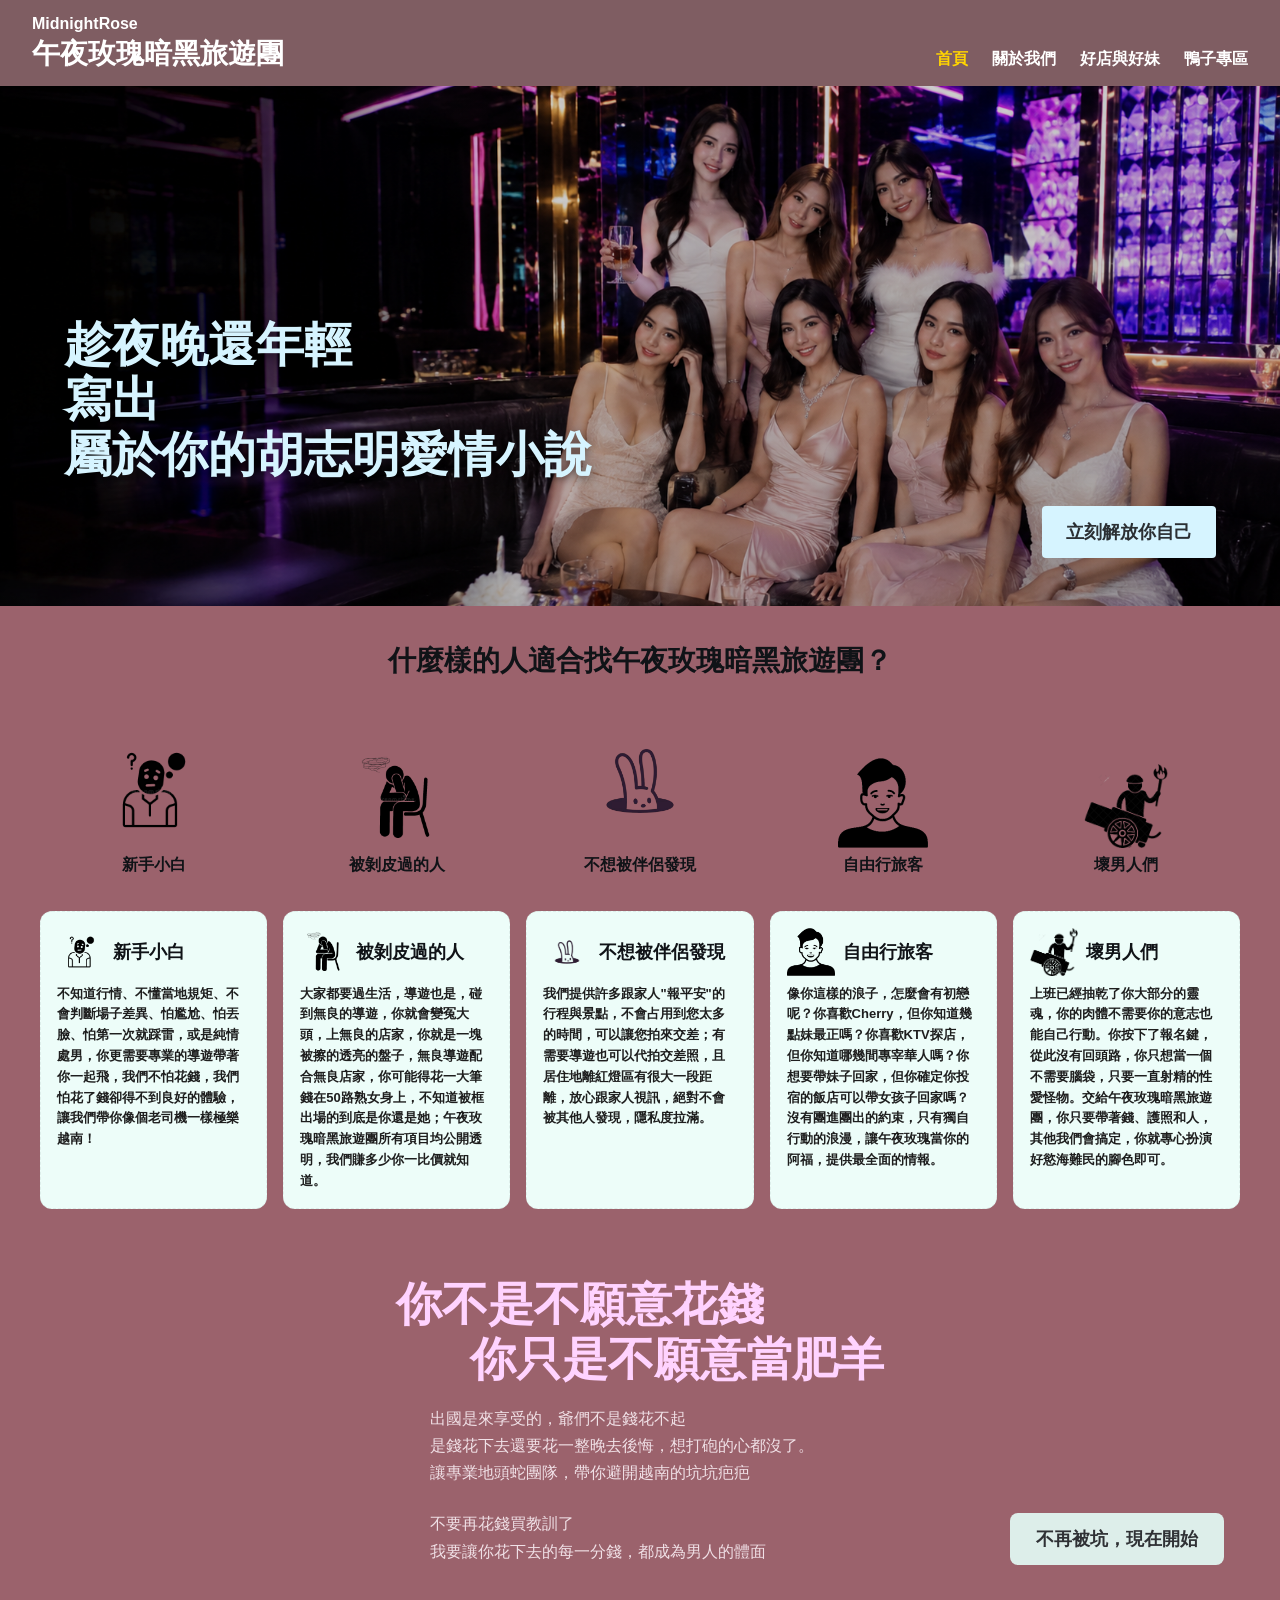
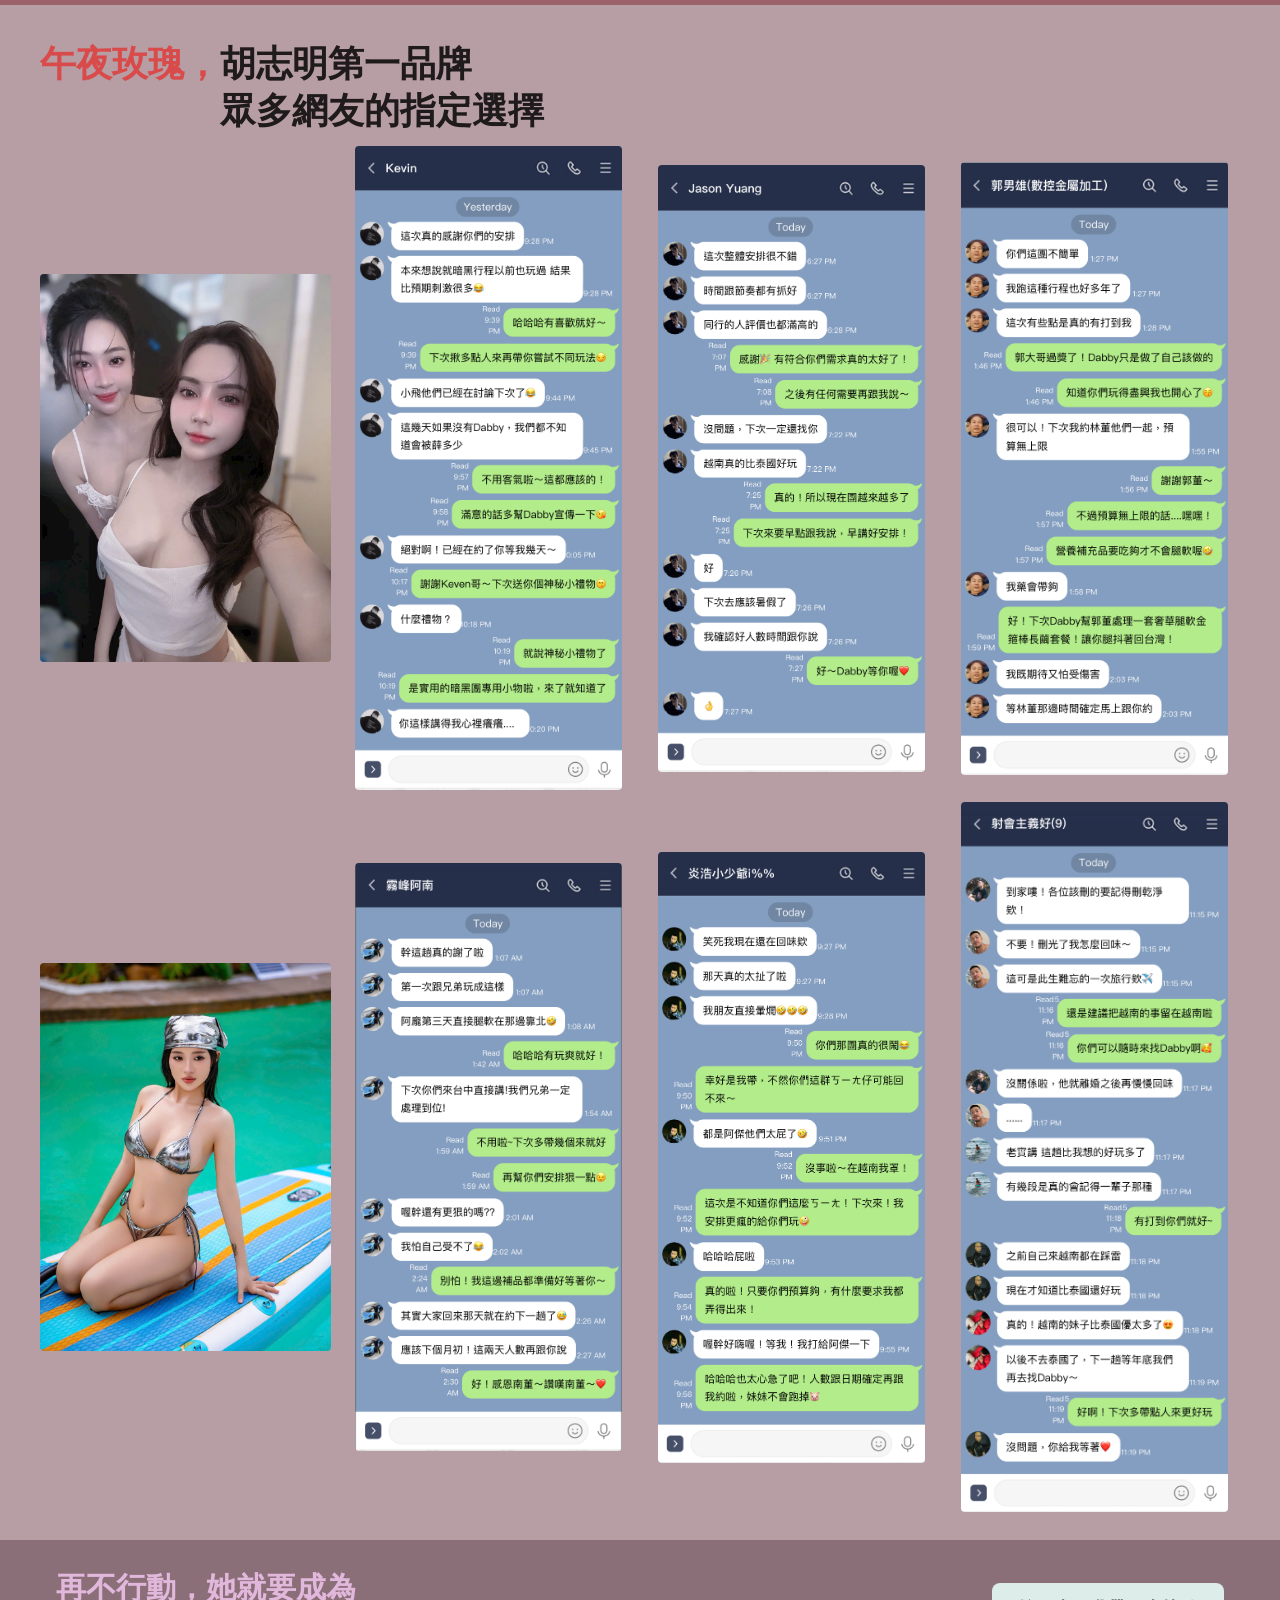
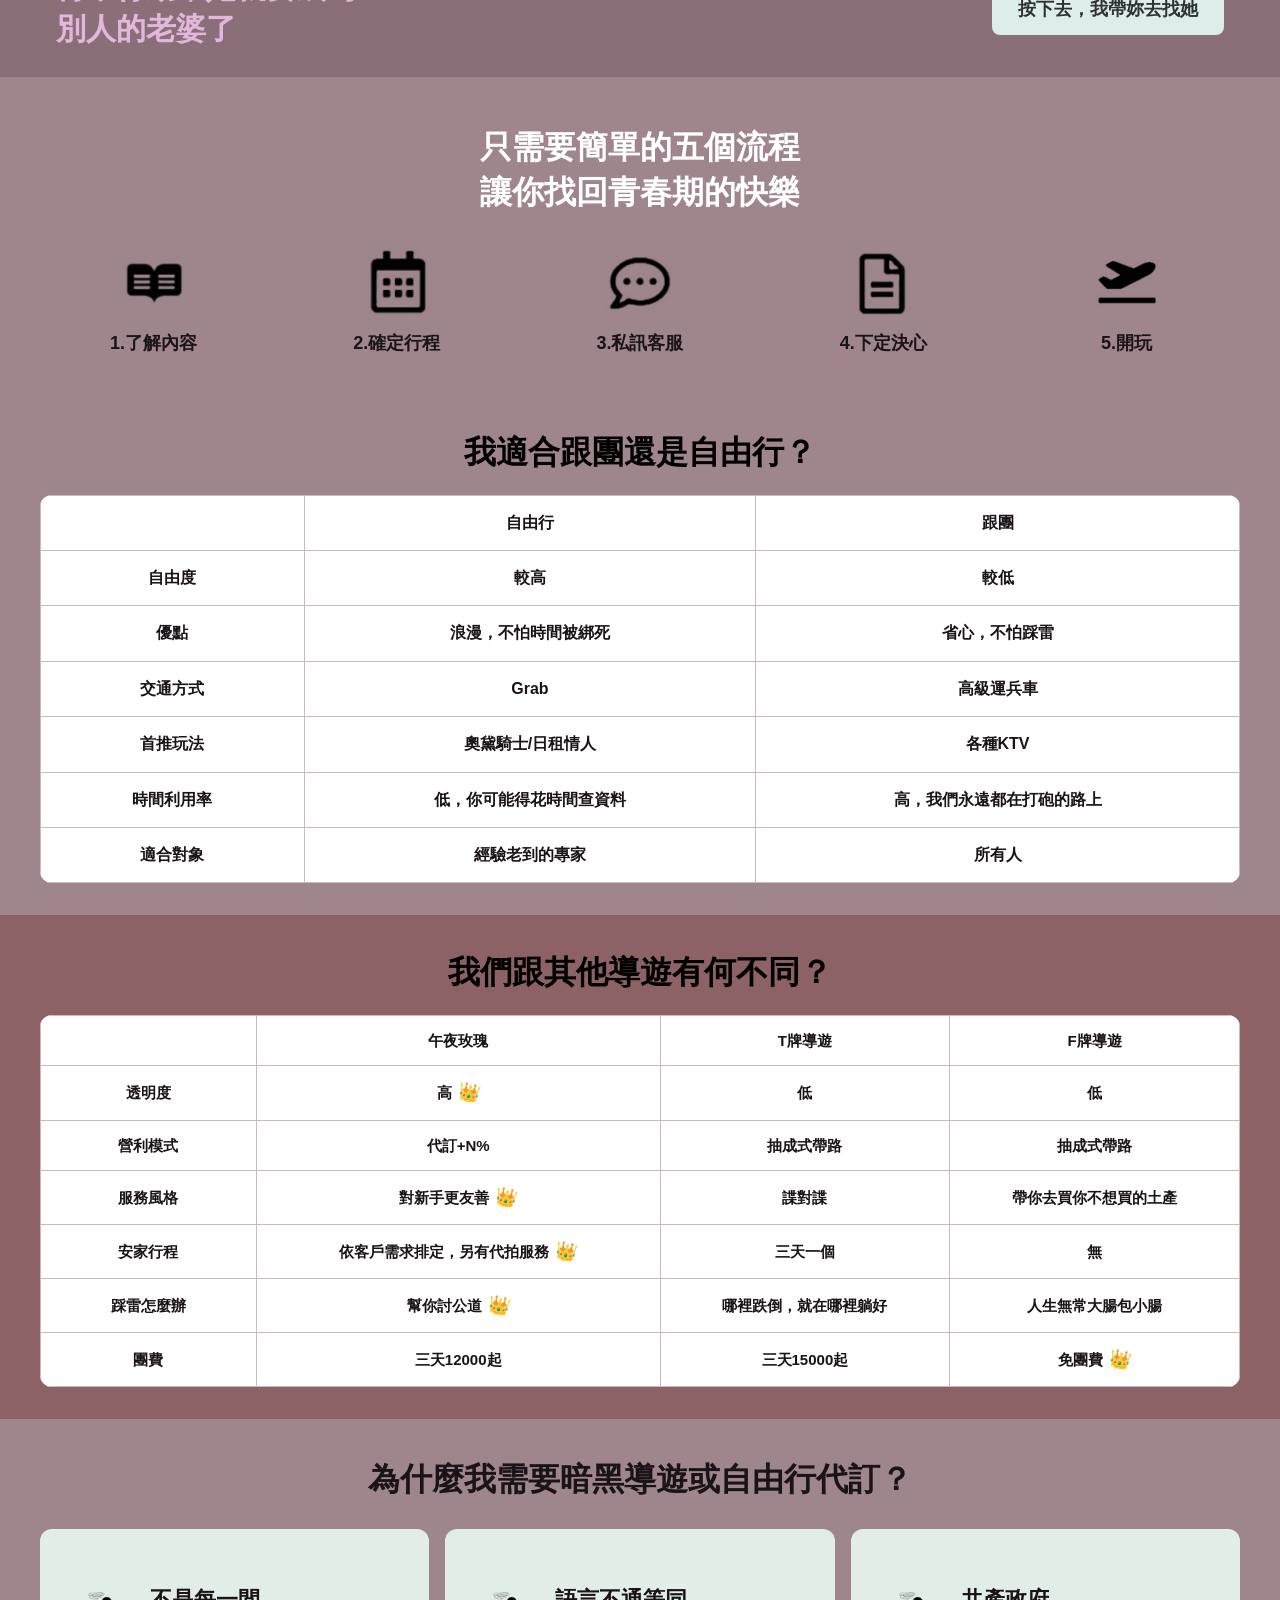
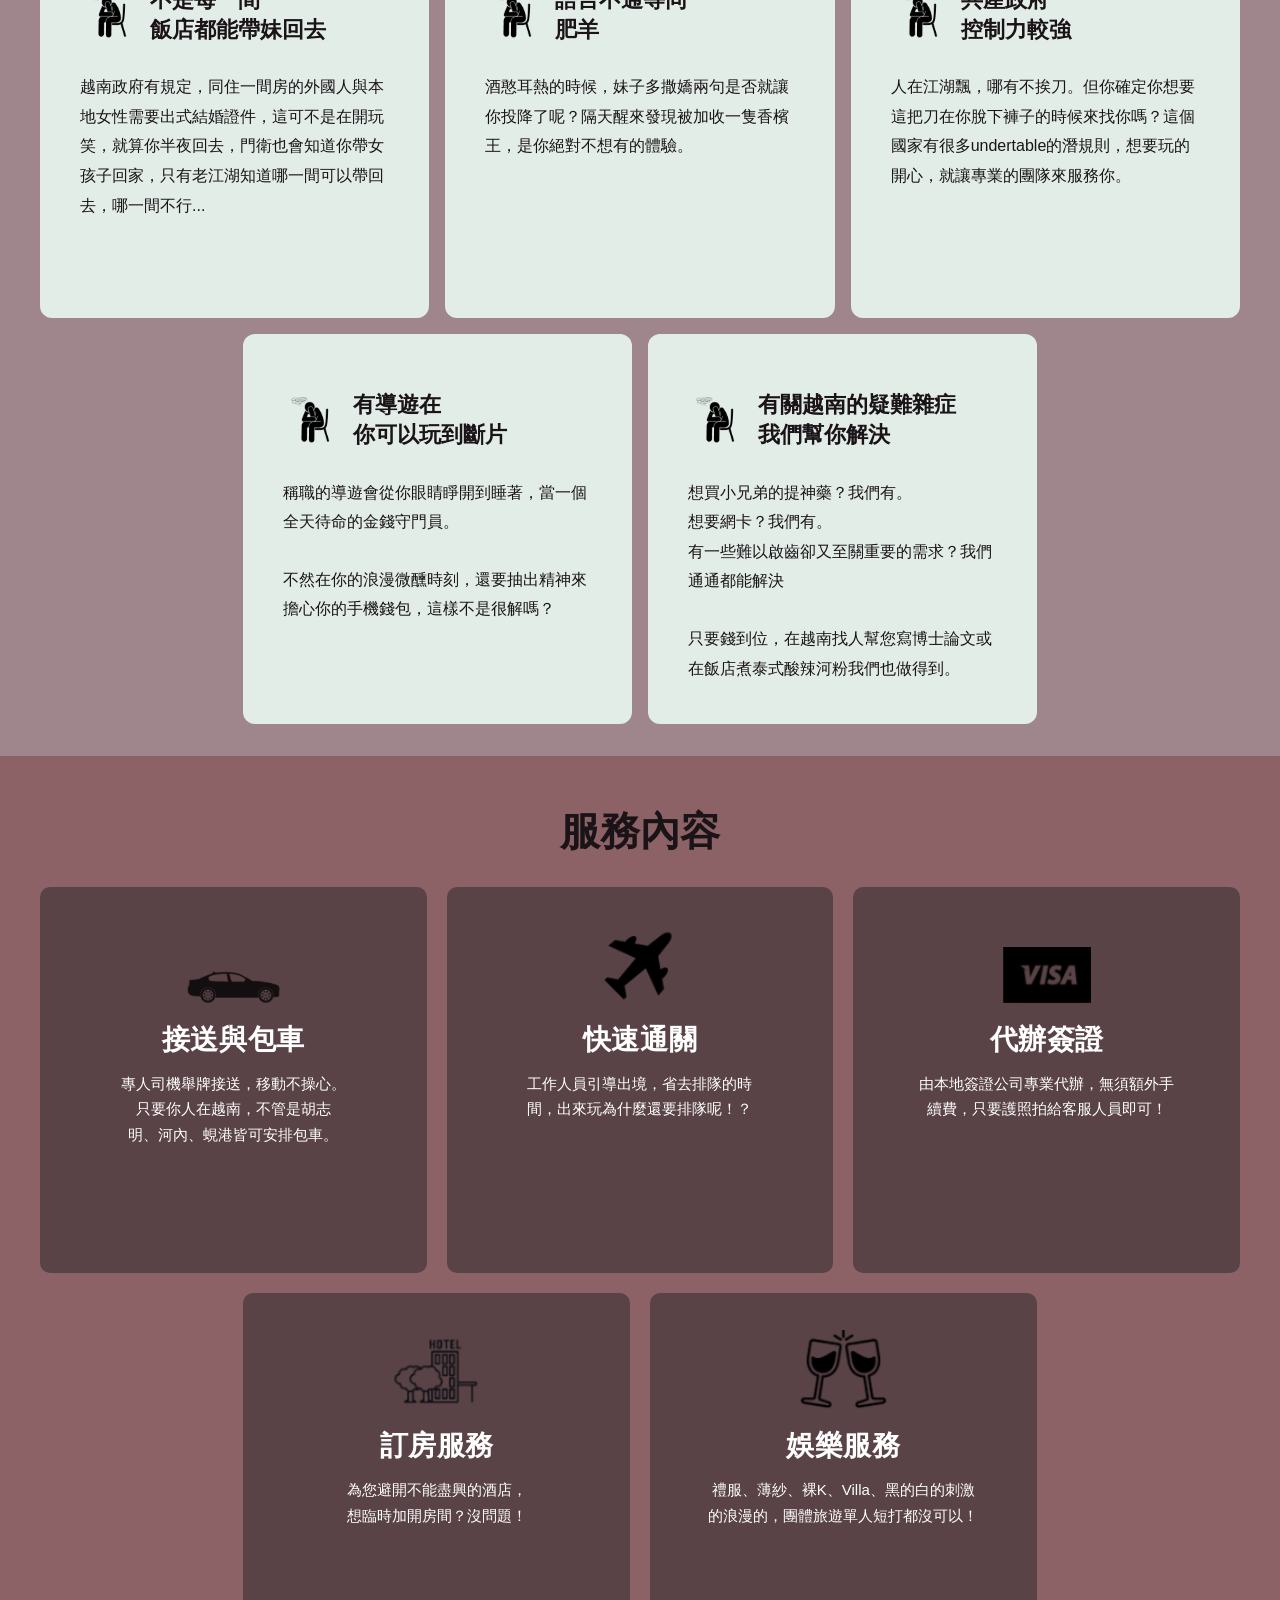
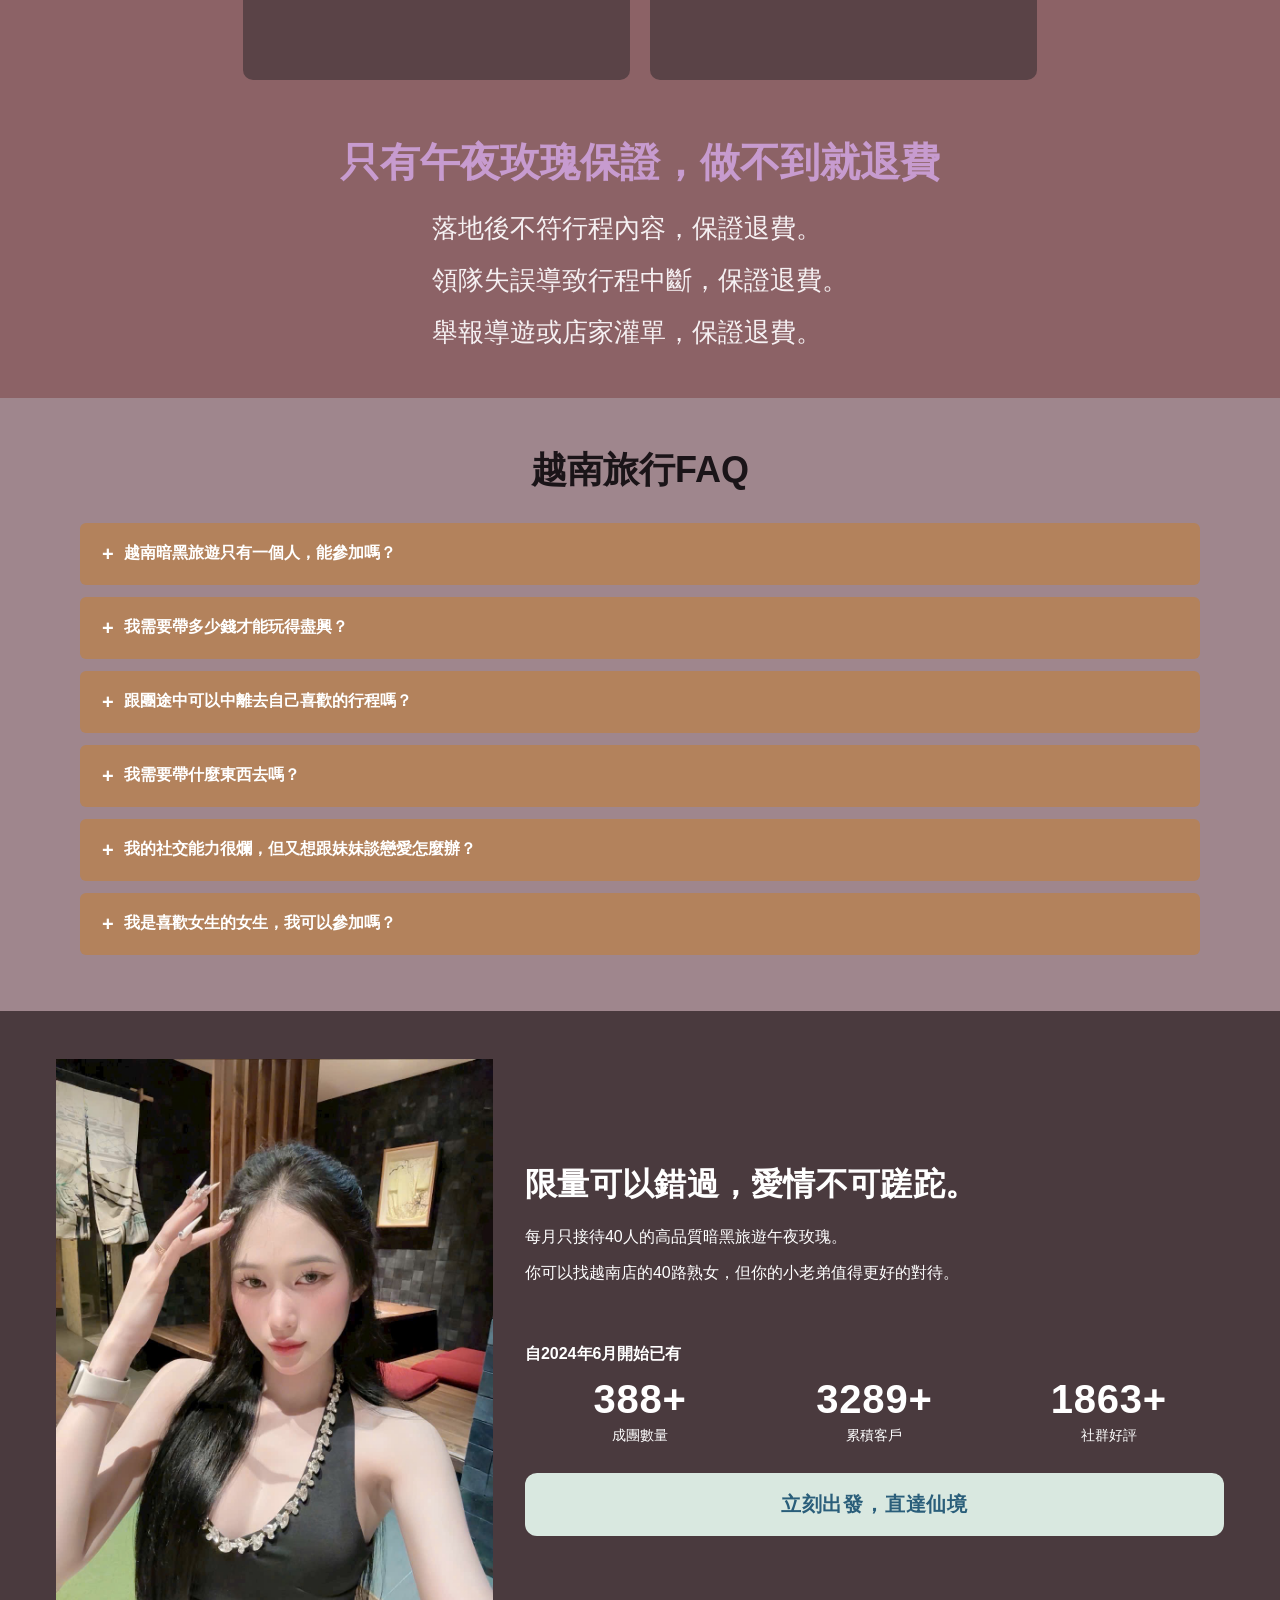
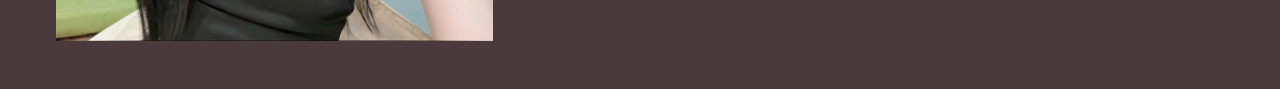
==== commit b9c22c54: "feat: enlarge Dabby's portrait and bump CSS cache to v=8 Make Dabby's avatar 280px (vs 200px for eve" ====
--- a/index.html
+++ b/index.html
@@ -17,7 +17,7 @@
     <meta name="twitter:title" content="MidnightRose午夜玫瑰暗黑旅遊團" />
     <meta name="twitter:description" content="趁夜晚還年輕寫下你的曖昧愛情小說" />
     <meta name="twitter:image" content="https://dabby-wii.github.io/midnightrose/assets/images/banners/hero-banner.png" />
-    <link rel="stylesheet" href="./assets/css/style.css?v=7" />
+    <link rel="stylesheet" href="./assets/css/style.css?v=8" />
   </head>
   <body class="page-home">
     <main class="mobile-home">
--- a/assets/css/style.css
+++ b/assets/css/style.css
@@ -2125,6 +2125,10 @@
     height: 200px;
     flex-shrink: 0;
   }
+  .page-about .people-card:first-child .people-card-thumb {
+    width: 280px;
+    height: 280px;
+  }
   .page-about .people-card-body {
     flex: 1;
   }
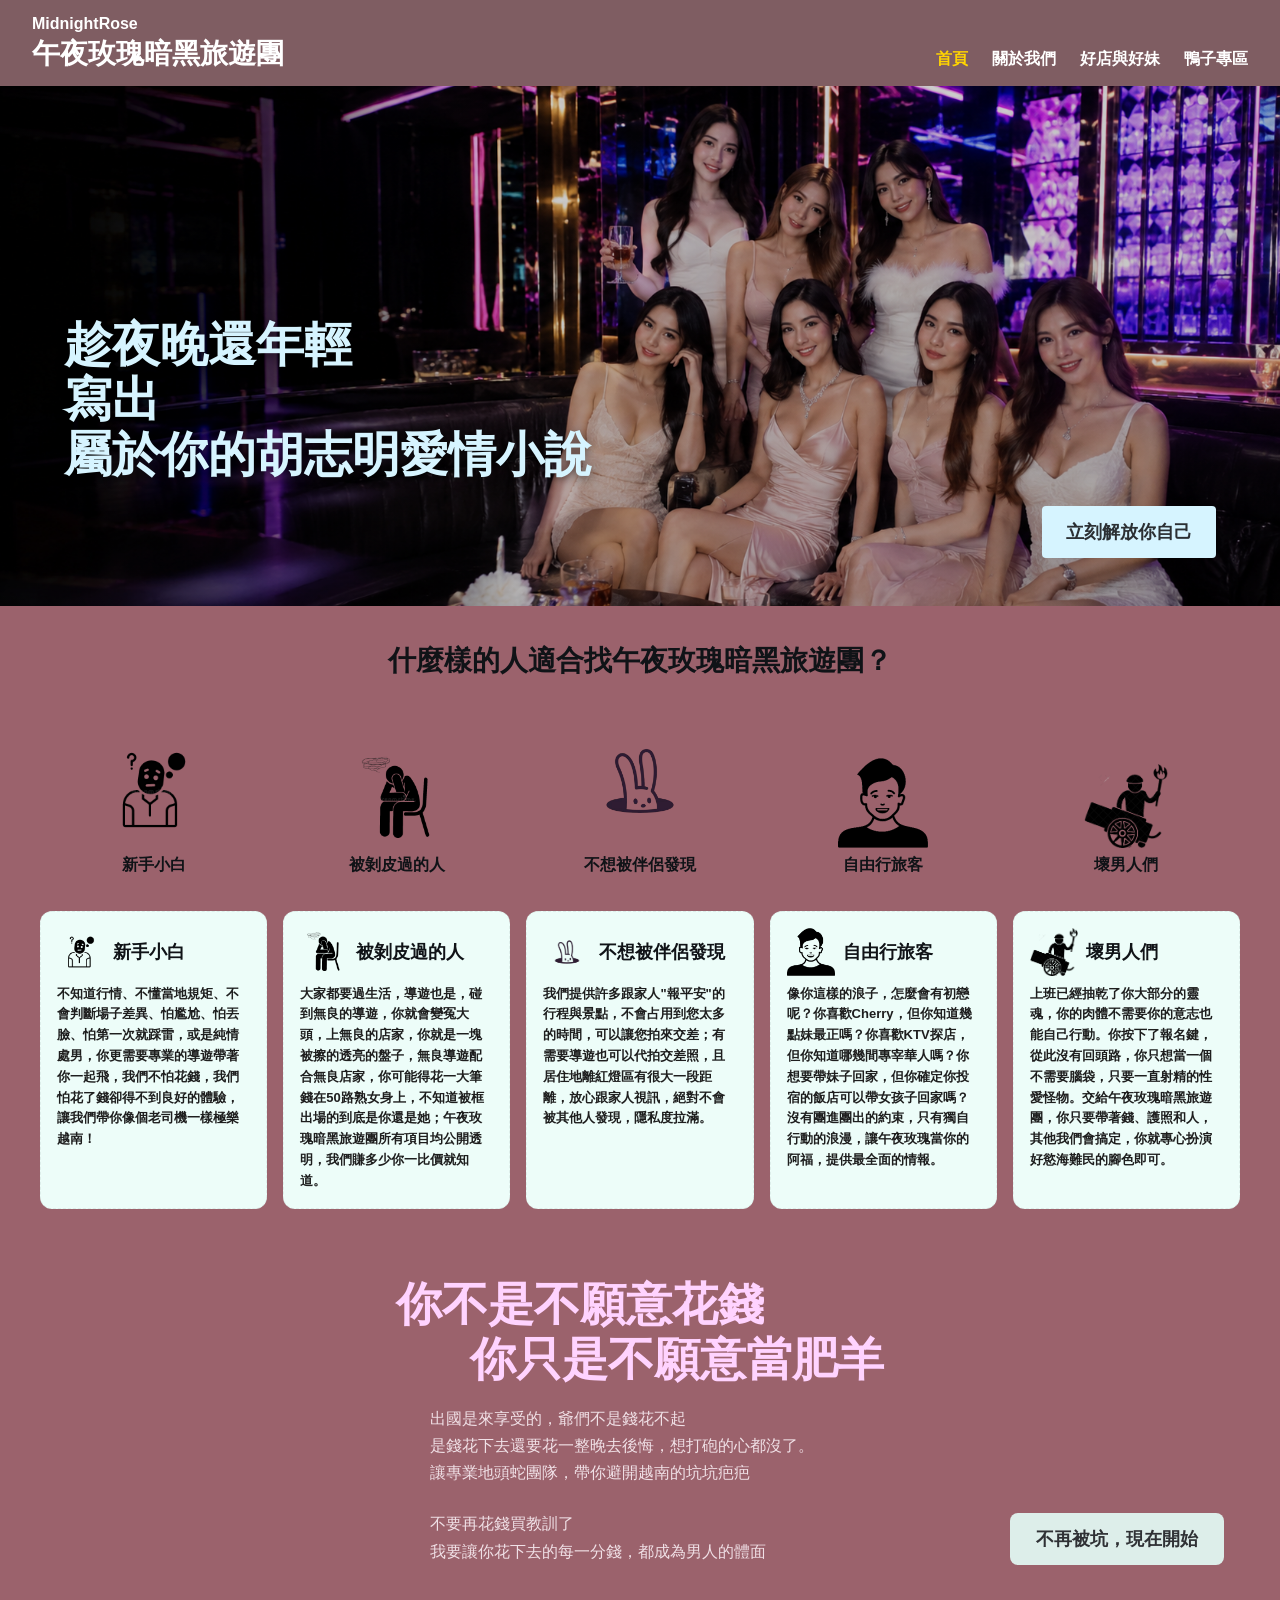
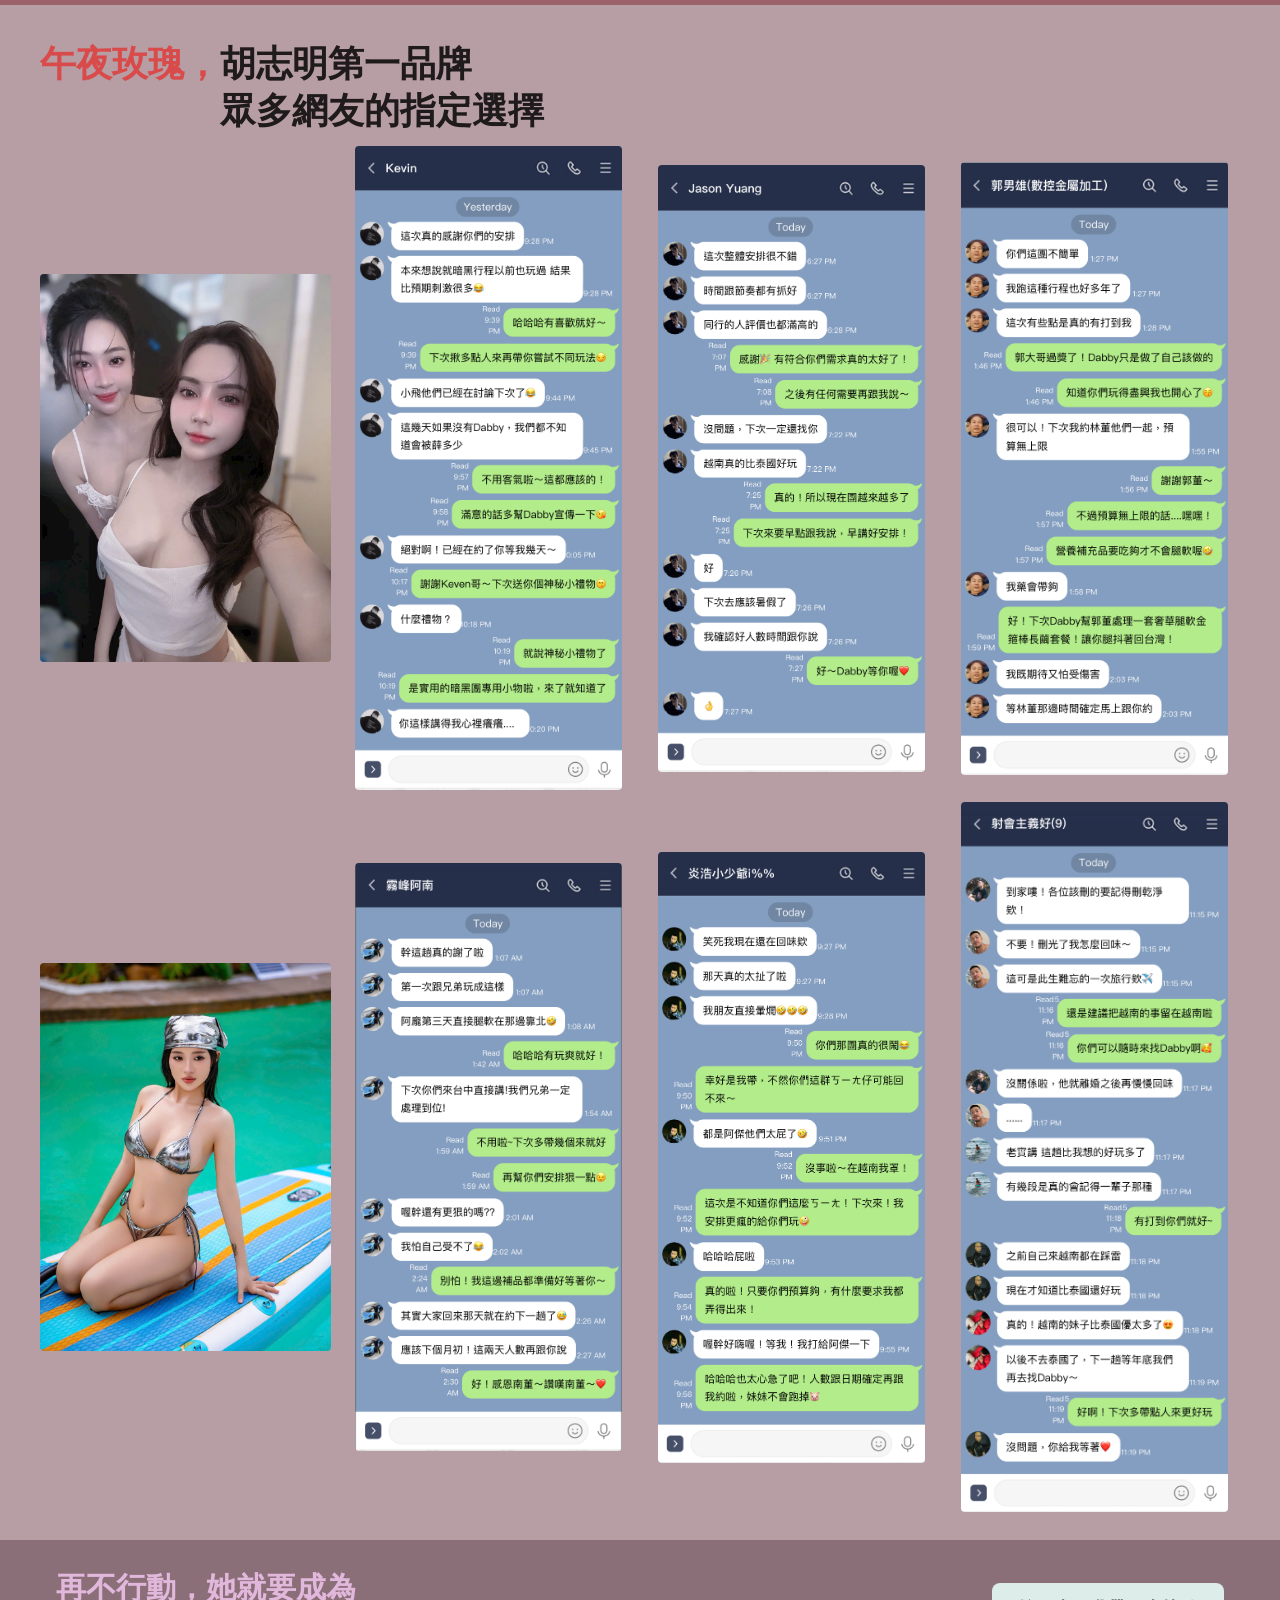
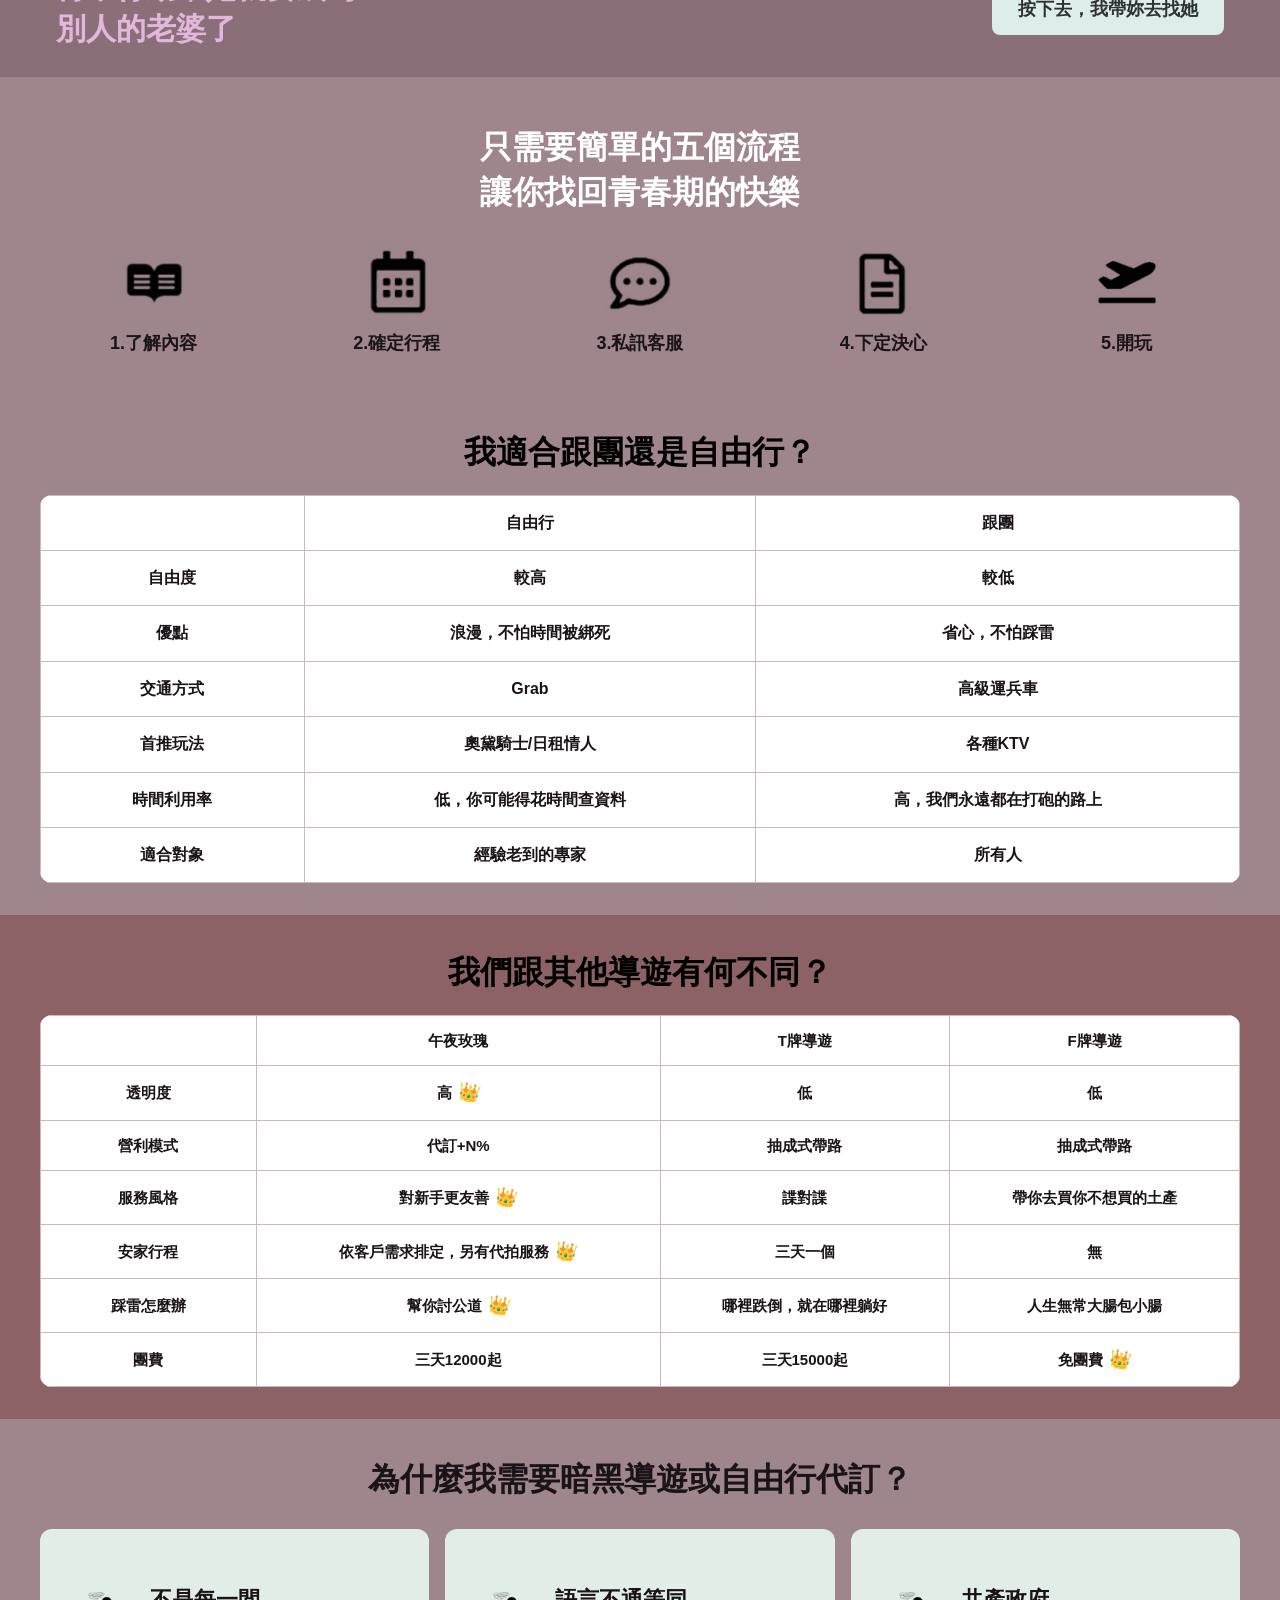
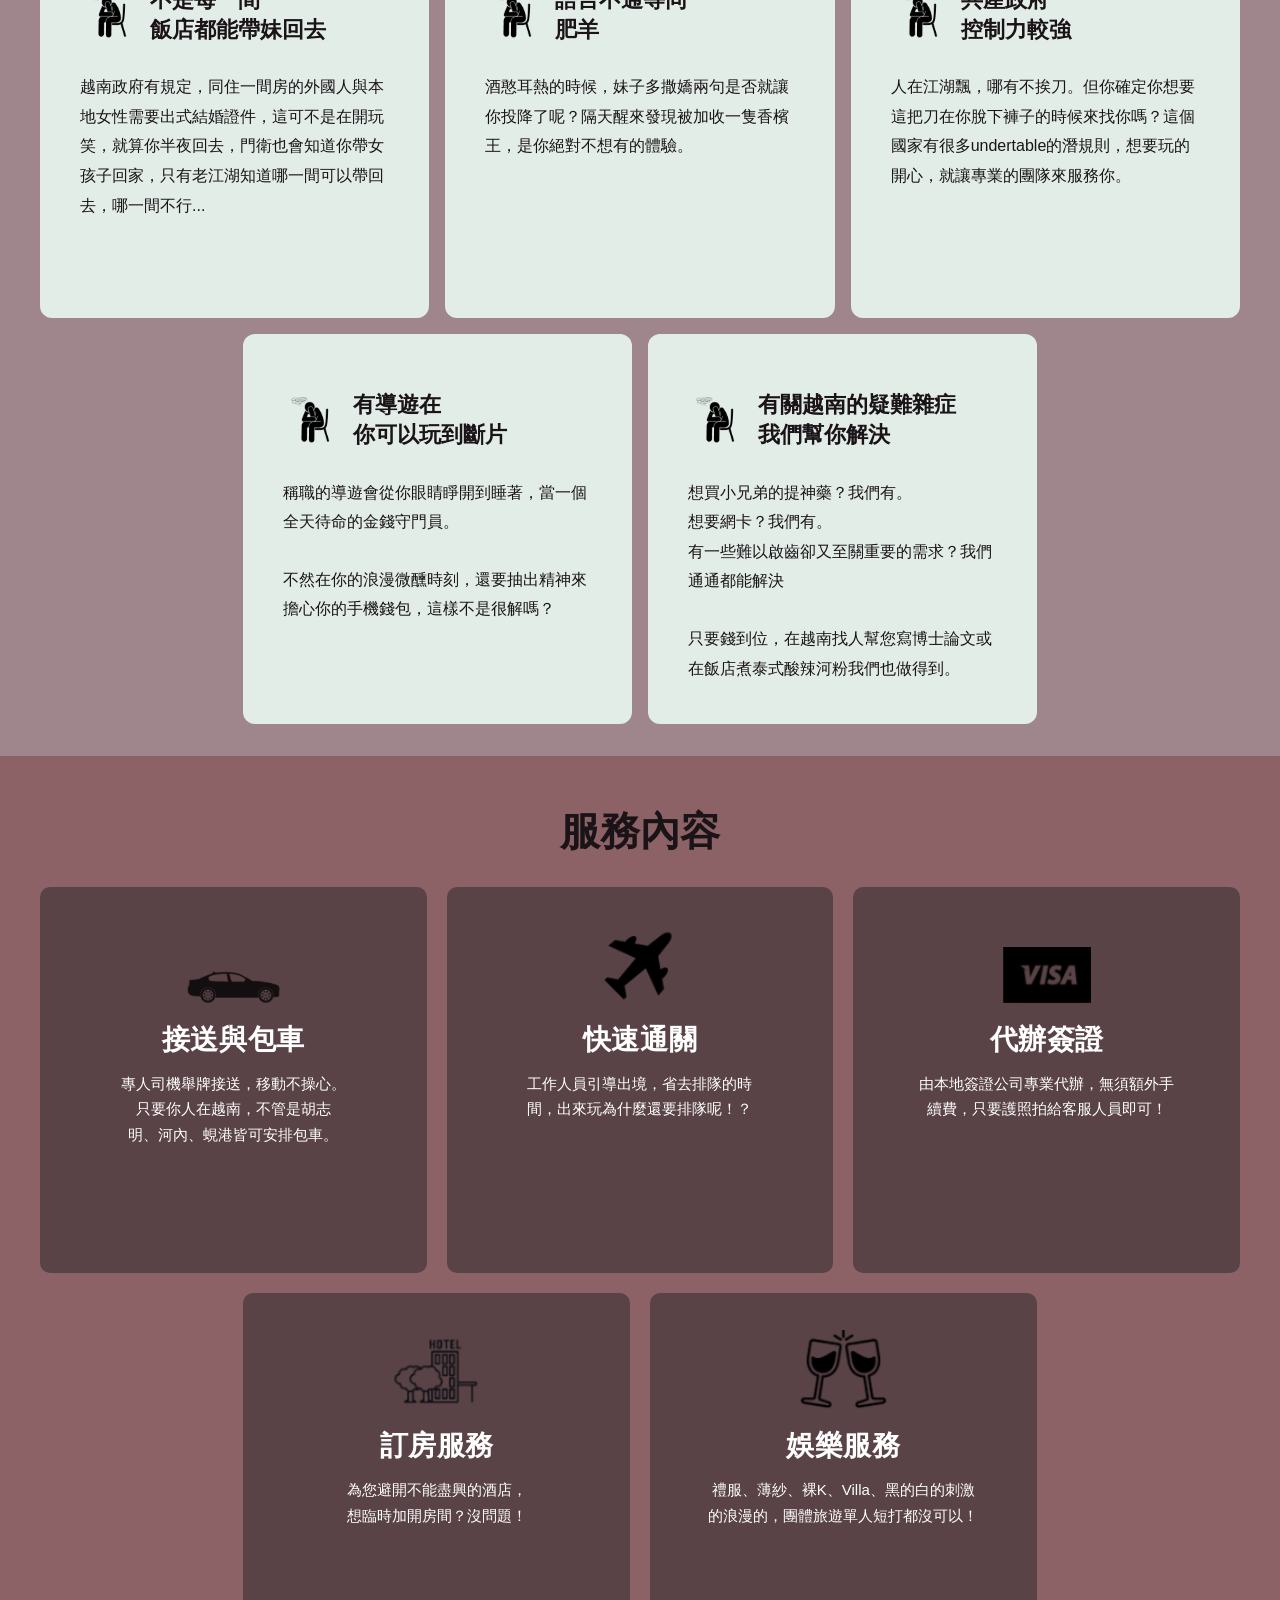
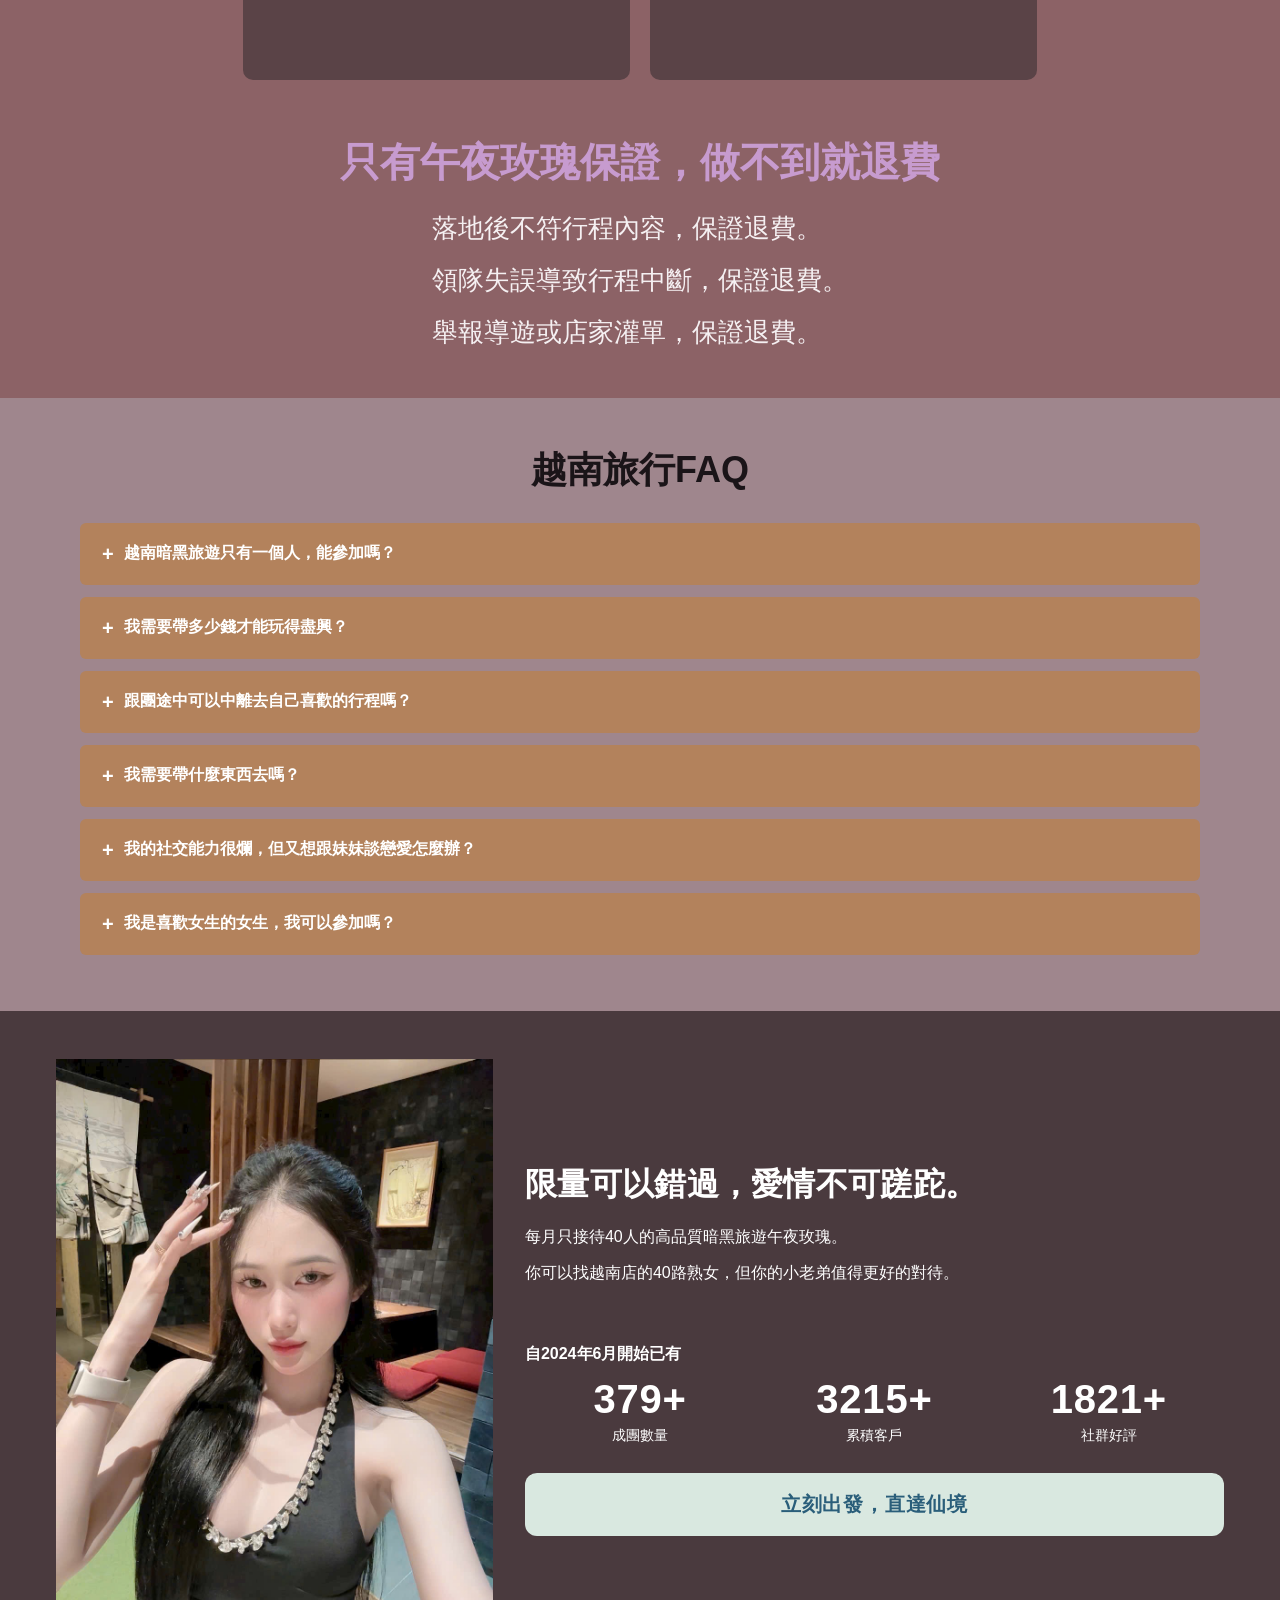
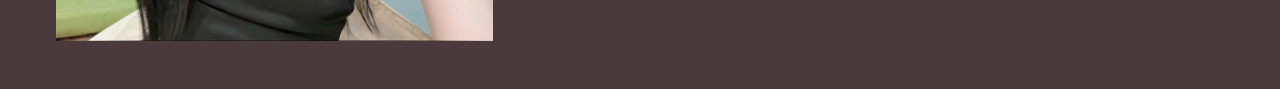
==== commit 9e9c61f1: "feat: enlarge Dabby's thumbnail on mobile too Bump Dabby's avatar from 96px to 140px on mobile so th" ====
--- a/index.html
+++ b/index.html
@@ -17,7 +17,7 @@
     <meta name="twitter:title" content="MidnightRose午夜玫瑰暗黑旅遊團" />
     <meta name="twitter:description" content="趁夜晚還年輕寫下你的曖昧愛情小說" />
     <meta name="twitter:image" content="https://dabby-wii.github.io/midnightrose/assets/images/banners/hero-banner.png" />
-    <link rel="stylesheet" href="./assets/css/style.css?v=8" />
+    <link rel="stylesheet" href="./assets/css/style.css?v=9" />
   </head>
   <body class="page-home">
     <main class="mobile-home">
--- a/assets/css/style.css
+++ b/assets/css/style.css
@@ -1110,6 +1110,11 @@
   background: transparent;
 }
 
+.people-card:first-child .people-card-thumb {
+  width: 140px;
+  height: 140px;
+}
+
 .people-card-thumb img {
   width: 100%;
   height: 100%;
